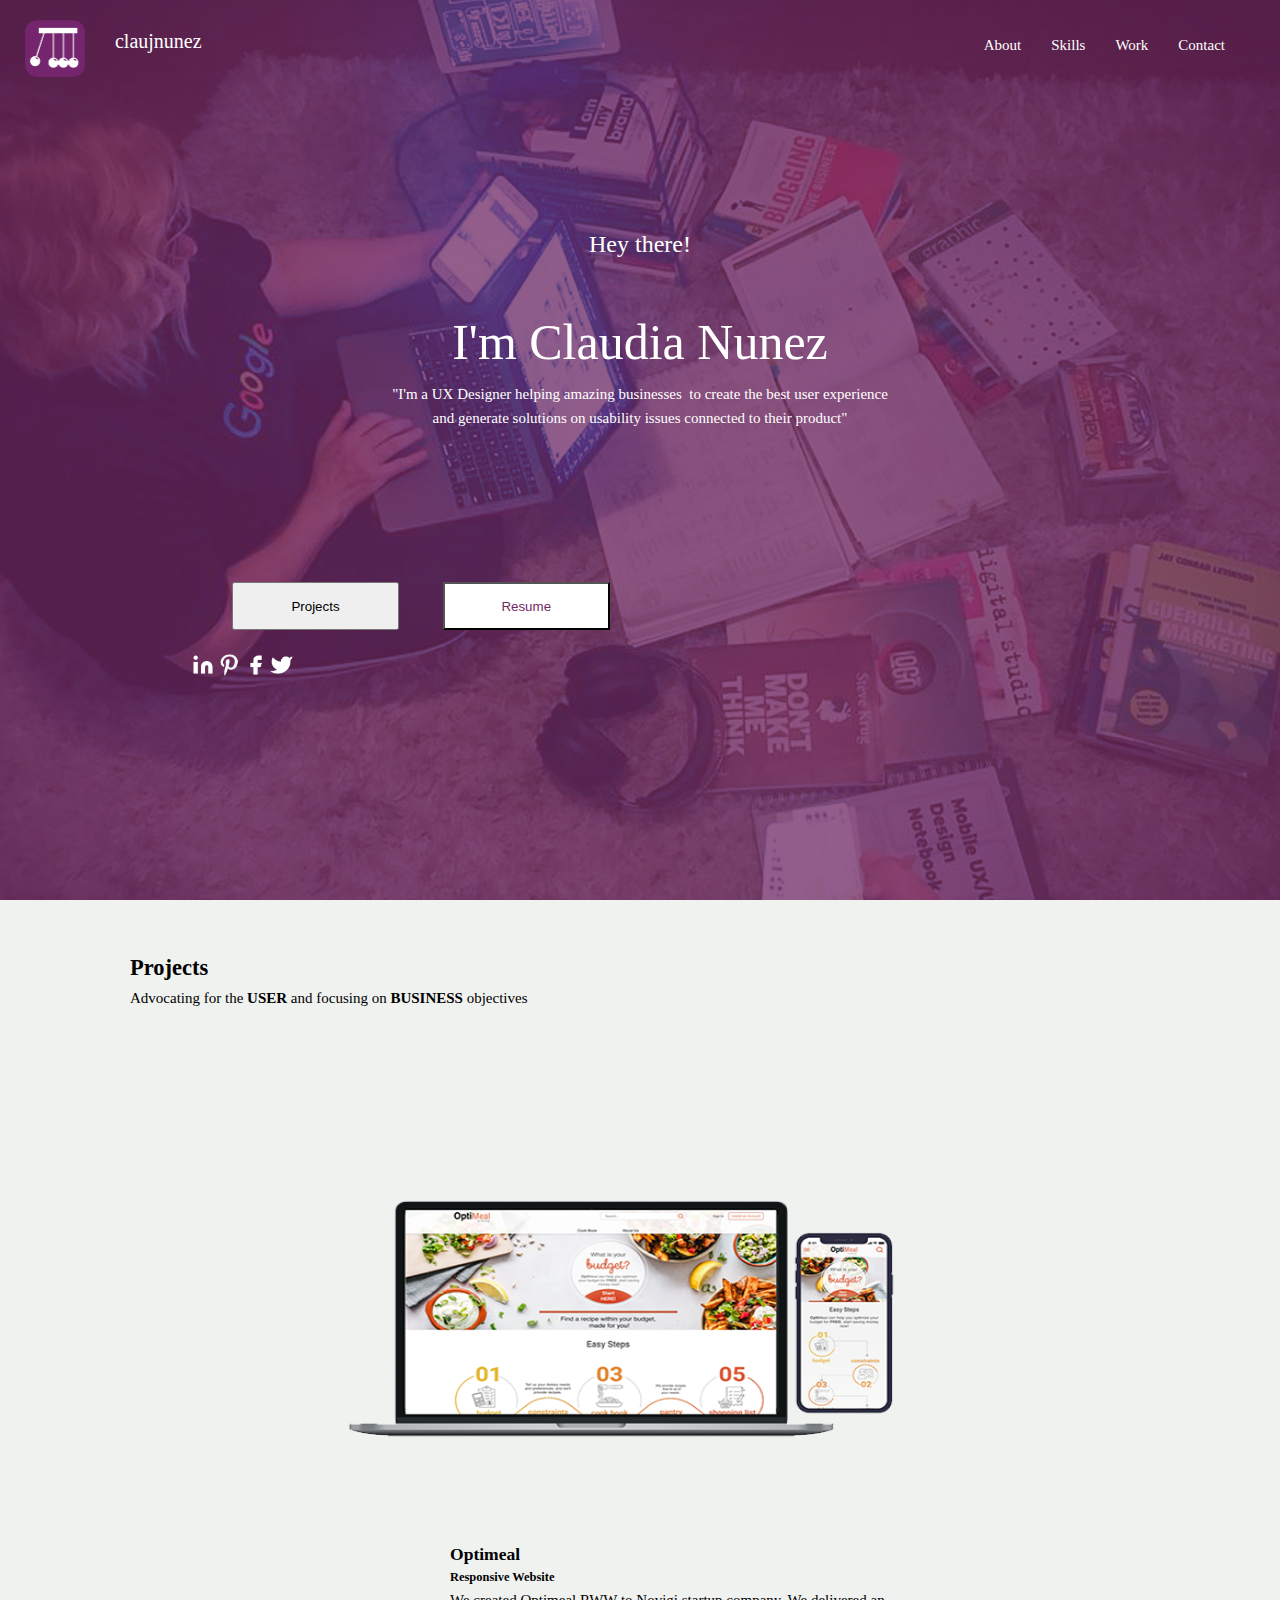
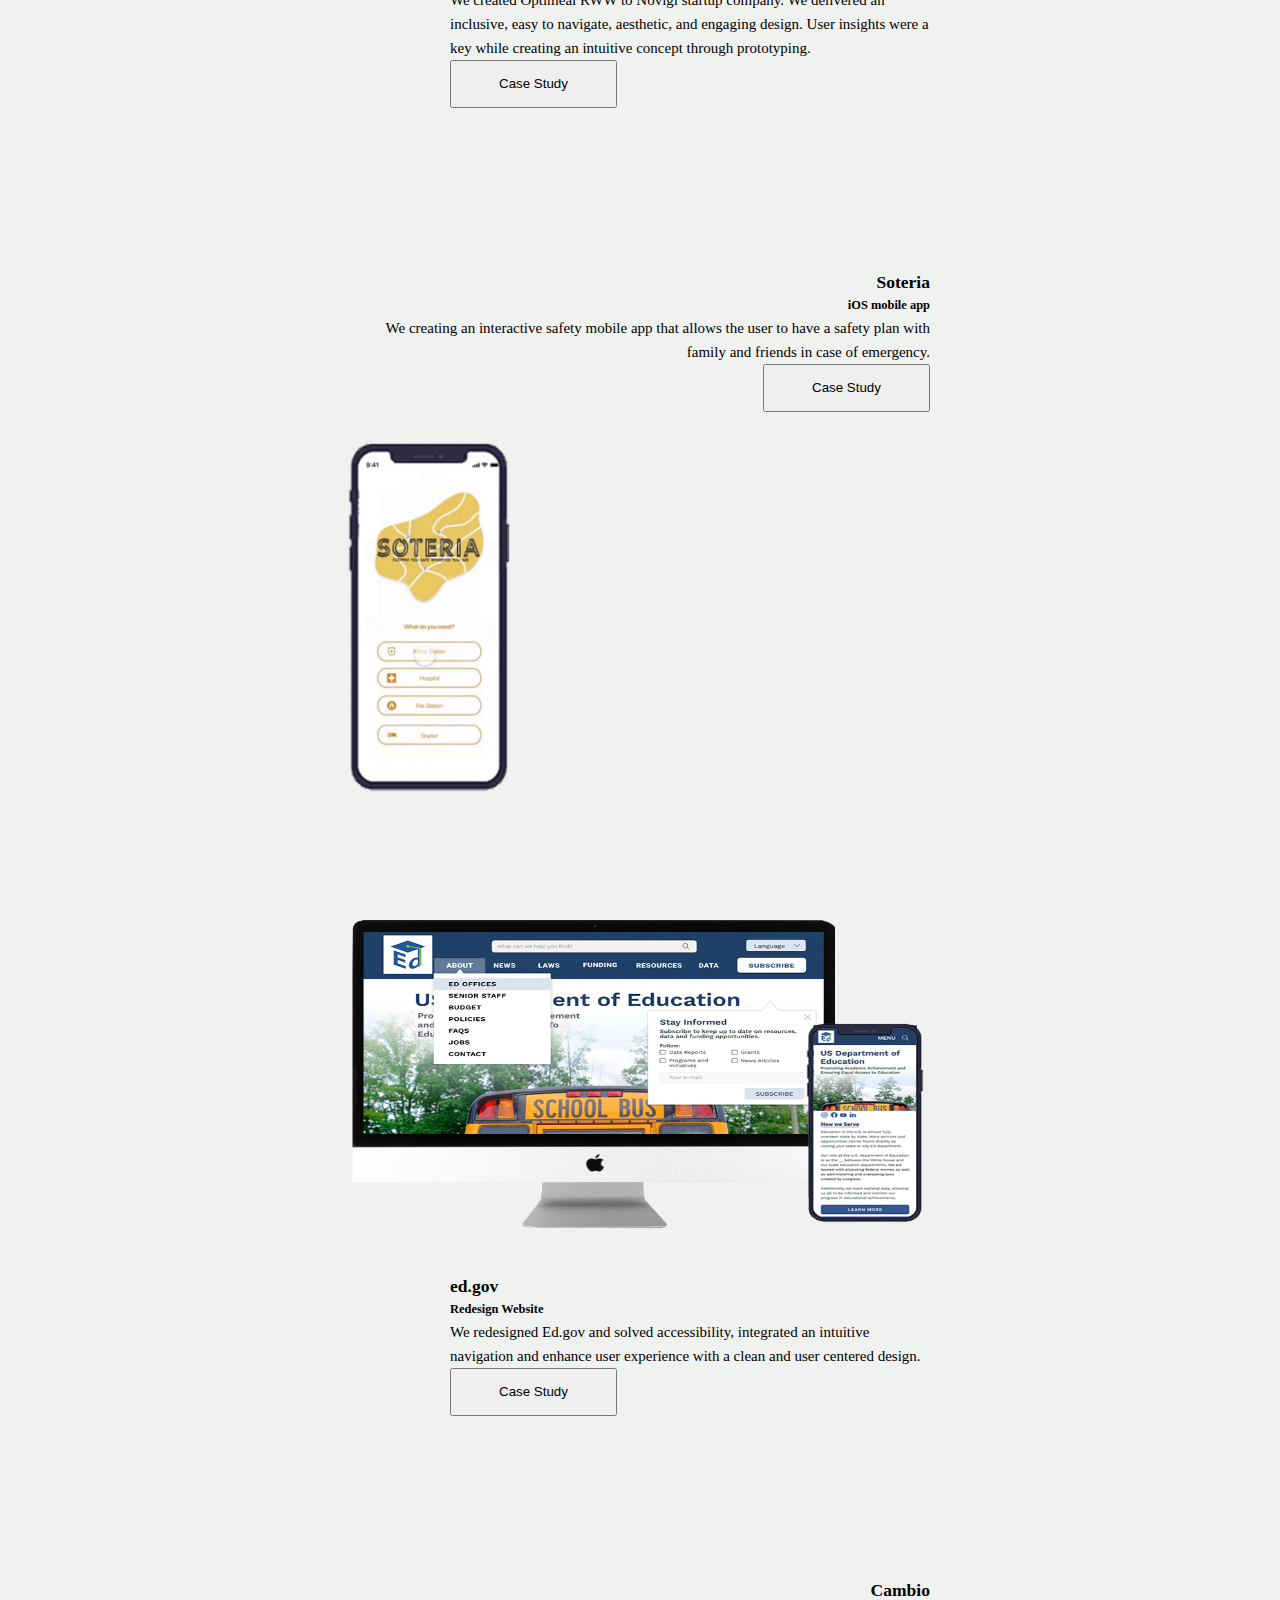
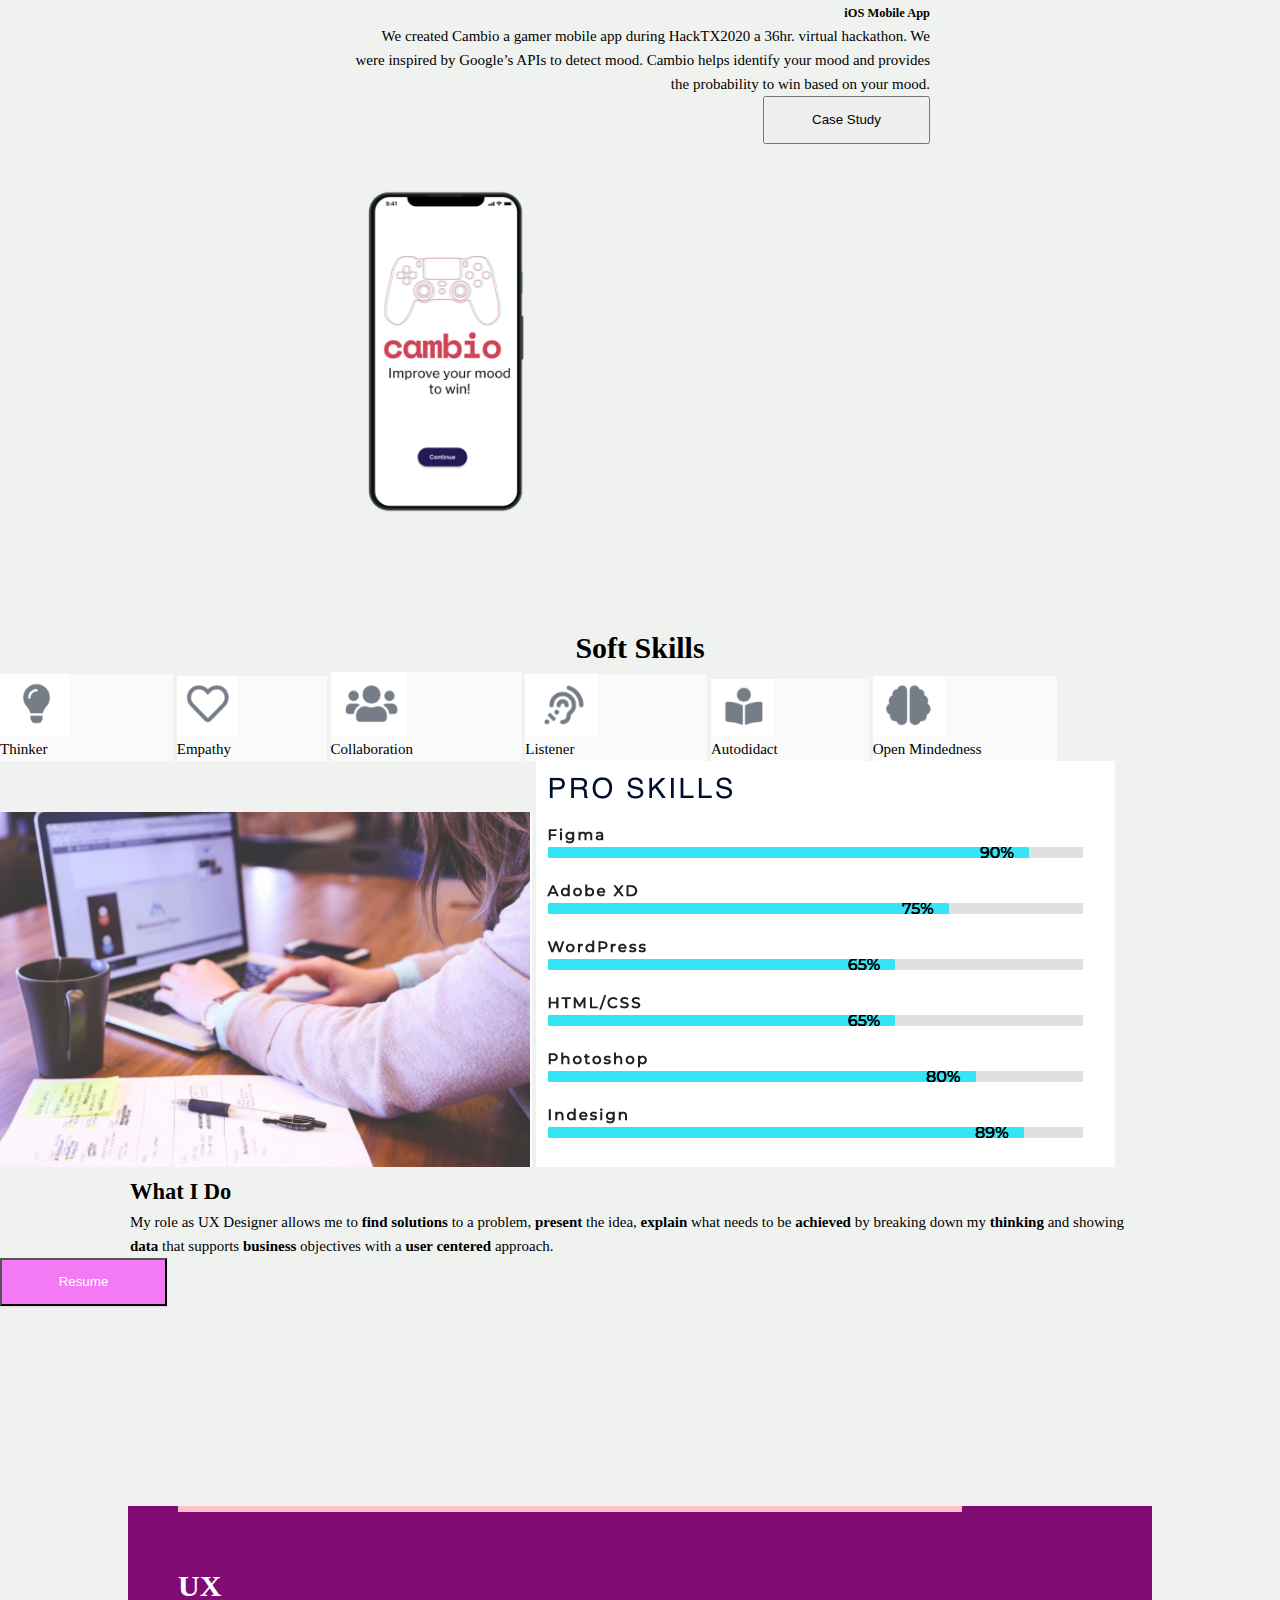
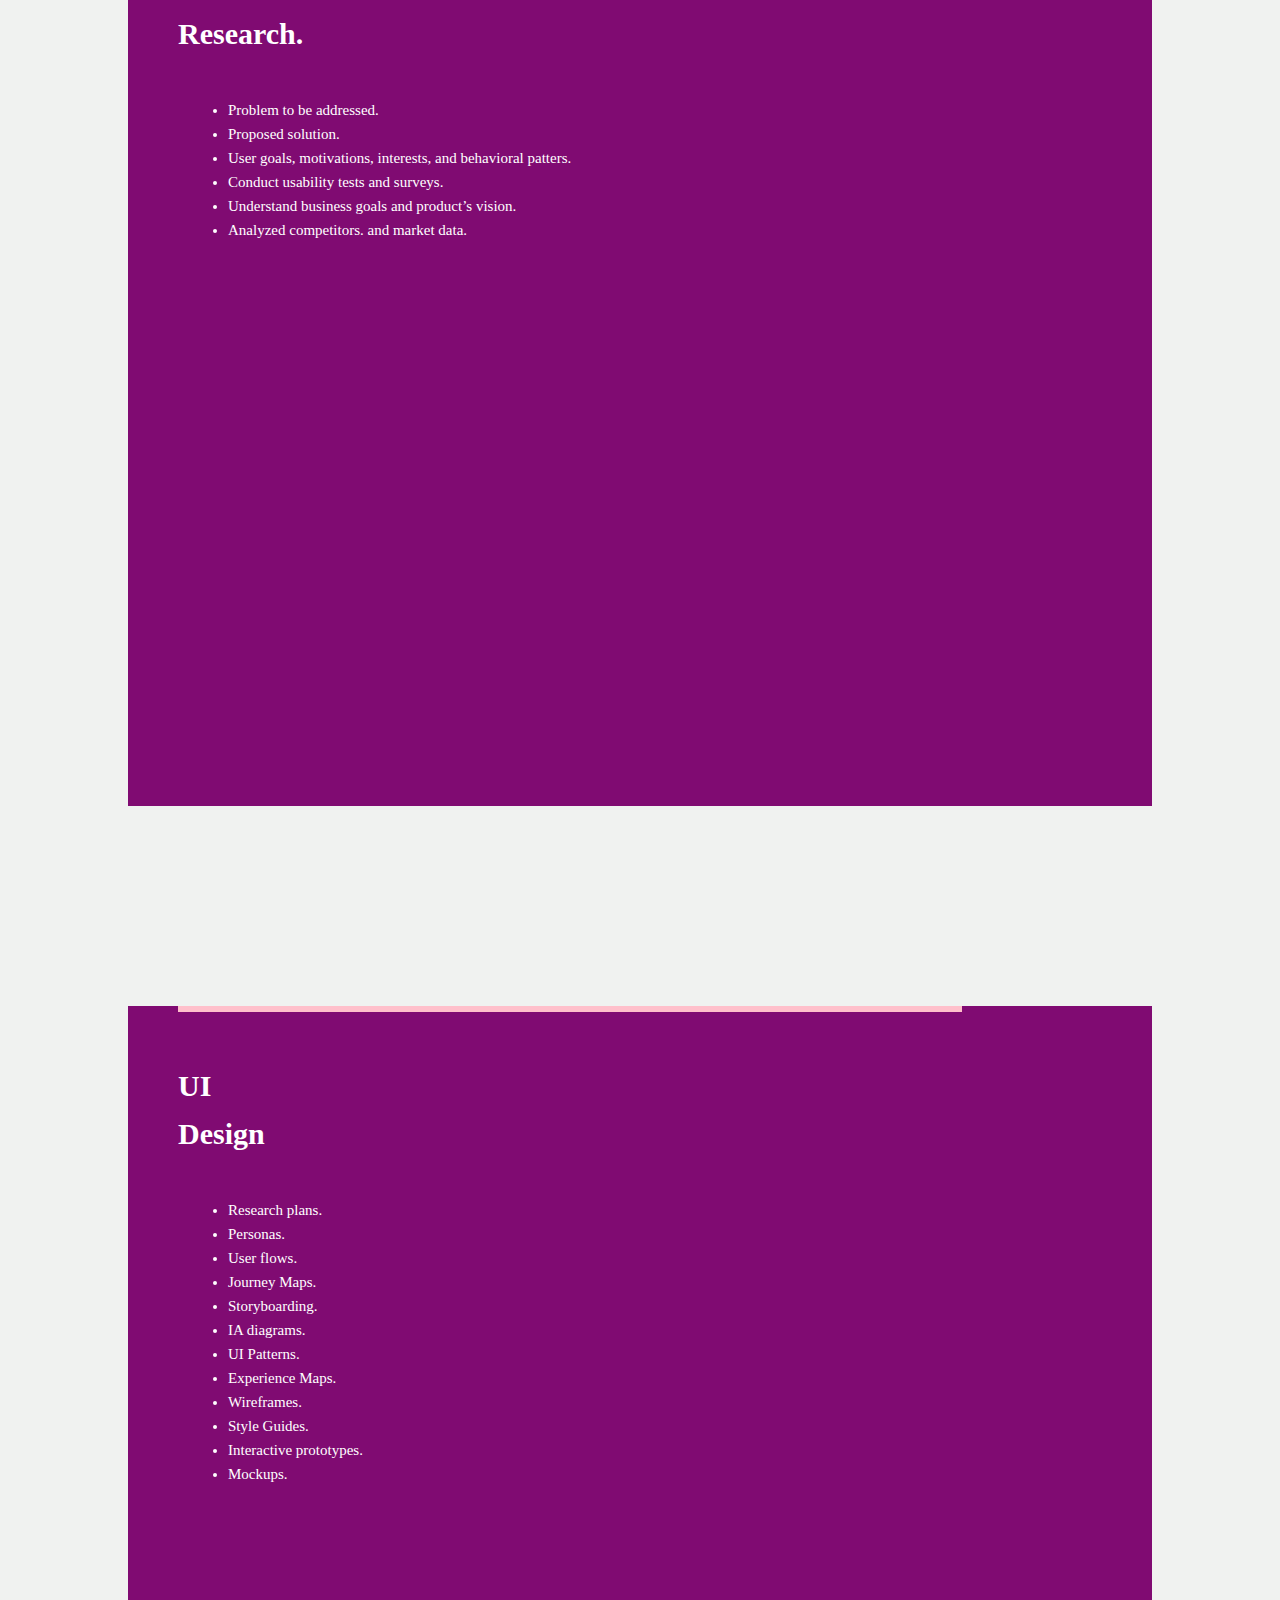
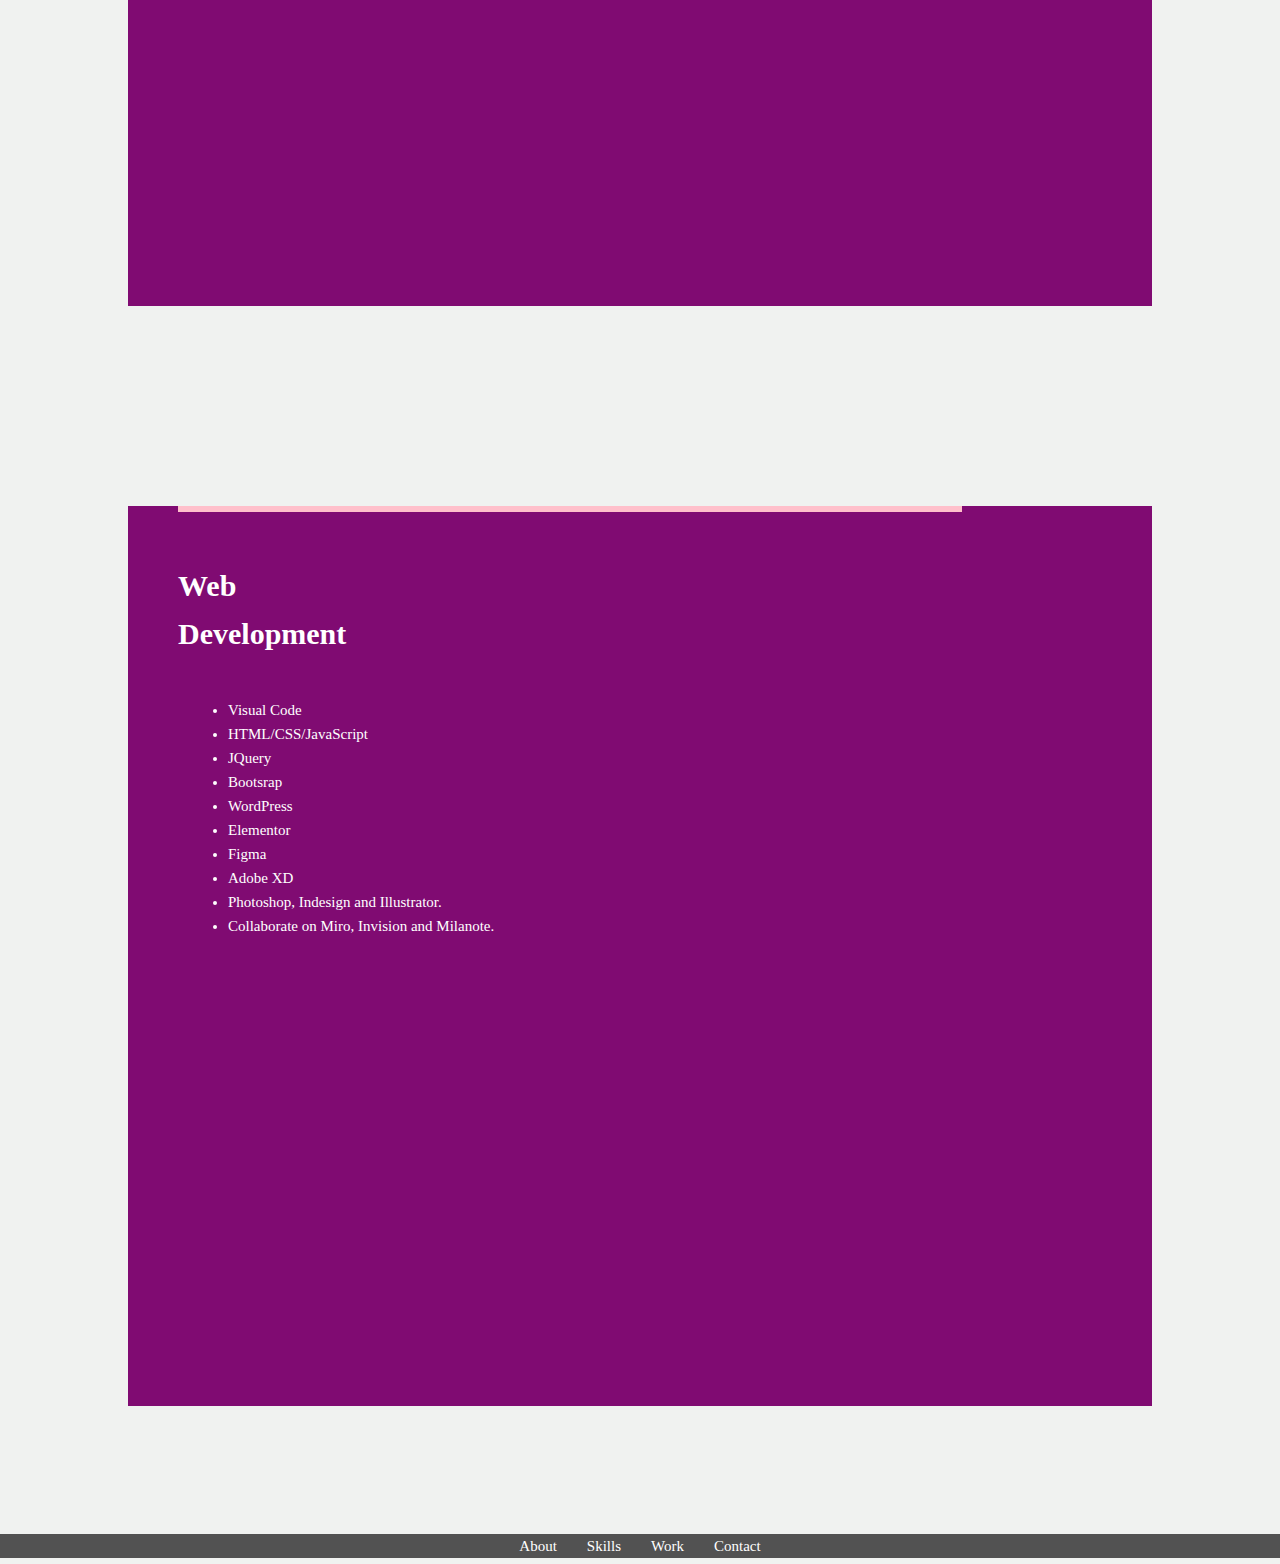
==== index.html @ b7bdf5ec "main- Finish with top section mobile" ====
<html>

<head>
    <meta charset="UTF-8">
    <meta name="viewport" content="width=device-width,initial-scale=1,maximum-scale=1,user-scalable=no">
    <meta http-equiv="X-UA-Compatible" content="IE=edge,chrome=1">
    <meta name="HandheldFriendly" content="true">
    <title>claujnunez</title>
    <link rel="stylesheet" href="https://cdn.jsdelivr.net/npm/bootstrap@4.5.3/dist/css/bootstrap.min.css" integrity="sha384-TX8t27EcRE3e/ihU7zmQxVncDAy5uIKz4rEkgIXeMed4M0jlfIDPvg6uqKI2xXr2" crossorigin="anonymous">
    <link rel="stylesheet" type="text/css" href="./css/styles.css" />

</head>

<body>
<article class="sectionMain">
    <div class="logo-mobile">
        <img class="logo-img" src="Images/Logo_Newton.png" width= "50px" height="50px" ALT="align box" ALIGN=CENTER>
        <a class="name">claujnunez</a>
    </div>
       <div class="navbar">
           
            <div class="container flex">
                <nav>  
                    <ul>   
                        <li><a href="#"> About</a></li>
                        <li><a href="#">Skills</a></li>
                        <li><a href="#">Work</a></li>
                        <li><a href="#">Contact</a></li>                 
                    </ul>
                </nav>
           </div>
        </div> 
    
    <div class="bgImage"></div>
     
    
        <div class="content">
            <a class="smallHead">Hey there!<br><br></a>
            <a class="nameTitle">I'm Claudia Nunez</a>
            <p class="description">
                "I'm a UX Designer helping amazing businesses  to create the best user experience and generate solutions on usability issues connected to their product"
            </p>
        </div>
    
            <!-- <button>Download Resume</button> -->
           <div class="buttonsWrapper">
                <div class="container my-3">
    
                    <div class="col-md-12 text-center">
                        <button type="button" class="btn btn-outline-secondary btn-outline-light">Projects</button>
                        <button type="button" class="btn btn-primary btn-outline-light">Resume</button>
                    </div>
                 
                </div>

                <div class="container my-3">
                    <div class="socialDiv"> 
                        <div class="col-md-12 text-center"> 
                            <ul>
                                <a><img src="./Images/Linkedin white.png" class="iconsSocial"></a>
                                <a><img src="./Images/Pinterest white.png" class="iconsSocial"></a>
                                <a><img src="./Images/Facebook white.png" class="iconsSocial"></a>
                                <a><img src="./Images/Tweeter white.png" class="iconsSocial"></a>
                            </ul>
                        </div>
                    </div> 
                </div>
            </div>


         <!-- Section 2 starts here  -->
            <div class="container my-3">
                <div class="projectsSec"> 
                    <div class="col-md-12 text-center"> 
                        <h2>Projects</h2>
                        <p>Advocating for the <strong>USER</strong> and focusing on <strong>BUSINESS</strong>  objectives</p>
                    </div>
                </div> 
            </div>

            <div class="container-fluid">
                <div class="card mb-5" style="max-width: 50%;">
                    <div class="row no-gutters">
                      <div class="col-md-6">
                        <img src="./Images/OptiMealscreens.png" class="card-imgOdd" alt="...">
                      </div>
                      <div class="col-md-6">
                        <div class="shadow card-body Odd">
                          <h3 class="card-title">Optimeal</h3>
                          <h5 class="card-title">Responsive Website</h5>
                          <p class="card-text">We created Optimeal RWW to Novigi startup company. We delivered an inclusive, easy to navigate, aesthetic, and engaging design. User insights were a key while creating an intuitive concept through prototyping.</p>
                            <div class="col-md-12 text-left">
                                <button type="button" class="btn btn-outline-secondary">Case Study</button>
                            </div>
                        </div>
                      </div>
                    </div>
                  </div>
            </div>

            <div class="container-fluid">
                <div class="card mb-5" style="max-width: 50%;">
                    <div class="row no-gutters">
                        <div class="col-md-8">
                            <div class="shadow card-body">
                              <h3 class="card-title">Soteria</h3>
                              <h5 class="card-title">iOS mobile app</h5>
                              <p class="card-text">We creating an interactive safety mobile app that allows the user to have a safety plan with family and friends in case of emergency.</p>
                              <div class="col-md-12 text-right">
                                <button type="button" class="btn btn-outline-secondary">Case Study</button>
                            </div>
                            </div>
                          </div>    
                      <div class="col-md-4">
                        <img src="./Images/SatoriaScreen.png" class="card-img" alt="...">
                      </div>
                    </div>
                </div>
            </div>

            <div class="container-fluid">
                <div class="card mb-5" style="max-width: 50%;">
                    <div class="row no-gutters">
                      <div class="col-md-6">
                        <img src="./Images/EdgovMobileDesktop.png" class="card-imgOdd" alt="...">
                      </div>
                      <div class="col-md-6">
                        <div class="shadow card-body Odd">
                          <h3 class="card-title">ed.gov</h3>
                          <h5 class="card-title">Redesign Website</h5>
                          <p class="card-text">We redesigned Ed.gov and solved accessibility, integrated an intuitive navigation and enhance user experience with a clean and user centered design.</p>
                          <div class="col-md-12 text-left">
                            <button type="button" class="btn btn-outline-secondary">Case Study</button>
                        </div>
                        </div>
                      </div>
                    </div>
                  </div>
            </div>

            <div class="container-fluid">
                <div class="card mb-3" style="max-width: 50%;">
                    <div class="row no-gutters">
                        <div class="col-md-8">
                            <div class="shadow card-body">
                              <h3 class="card-title">Cambio</h3>
                              <h5 class="card-title">iOS Mobile App</h5>
                              <p class="card-text">We created Cambio a gamer mobile app during HackTX2020 a 36hr. virtual hackathon. We were inspired by Google’s APIs to detect mood. Cambio helps identify your mood and provides the probability to win based on your mood.</p>
                              <div class="col-md-12 text-right">
                                <button type="button" class="btn btn-outline-secondary">Case Study</button>
                            </div>
                            </div>
                          </div>    
                      <div class="col-md-4">
                        <img src="./Images/CabmioIOSApp.png" class="card-img" alt="...">
                      </div>
                    </div>
                </div>
            </div>

    <!-- Section 3 starts here -->
    <section class="softSkills">
        <div class="container-fluid">
            <h1>Soft Skills</h1>

            <div class="grid grid-6 text-center my-2">
                <div class="imgIcon">
                    <img src="./Images/Thinker.png" alt="" class="skillIcons">
                    <figcaption>Thinker</figcaption>
                </div>
                <div class="imgIcon">
                    <img src="./Images/Empathy.png" alt="" class="skillIcons">
                    <figcaption>Empathy</figcaption>
                </div>
                <div class="imgIcon">
                    <img src="./Images/Collaboration.png" alt="" class="skillIcons">
                    <figcaption>Collaboration</figcaption>
                </div>
                <div class="imgIcon">
                    <img src="./Images/Listener.png" alt="" class="skillIcons">
                    <figcaption>Listener</figcaption>
                </div>
                <div class="imgIcon">
                    <img src="./Images/Autodidact.png" alt="" class="skillIcons">
                    <figcaption>Autodidact</figcaption>
                </div>
                <div class="imgIcon">
                    <img src="./Images/Open Mindedness.png" alt="" class="skillIcons">
                    <figcaption>Open Mindedness</figcaption>
                </div>
            </div>

            <div class="grid text-center my-4">
                <img src="./Images/laptopHands.png" alt="" class="proSkills">
                <img src="./Images/proSkills.png" alt="" class="proSkills">
            </div>

            <div class="container my-3">
                <div class="whatIdoSec"> 
                    <div class="col-md-12 text-center"> 
                        <h2>What I Do</h2>
                        <p>My role as <strion>UX Designer</strion> allows me to <strong>find solutions</strong> to a problem, <strong> present</strong> the idea, <strong> explain</strong> what needs to be <strong> achieved</strong> by breaking down my <strong> thinking </strong> and showing <strong> data </strong> that supports <strong> business </strong> objectives with a <strong> user centered </strong> approach.</p>
                    </div>
                </div> 
            </div>

            <div class="resumeBtn my-3">
    
                <div class="col-md-12 text-center">
                    <button type="button" class="btn btn-primary2">Resume</button>
                </div>
             
            </div>

    <!--  Cards Deck Bootstrap  -->
            <div class="container-fluid">

                <div class="card-deck">

                    <div class="card">
                        <div class="card-body2">
                            <hr class="line">
                            <h1 class="card-title bottomTitle">UX<br> Research.</h1>
                                <ul class="newList">
                                    <li> Problem to be addressed.</li>
                                    <li> Proposed solution.</li>
                                    <li> User goals, motivations, interests, and behavioral patters. </li>
                                    <li> Conduct usability tests and surveys. </li>
                                    <li> Understand business goals and product’s vision. </li>
                                    <li> Analyzed competitors. and market data.</li>
                                </ul>
                        </div>
                    </div>

                    <div class="card">
                        <div class="card-body2">
                            <hr class="line">
                            <h1 class="card-title bottomTitle">UI<br>
                                Design</h1>
                                <ul class="newList">
                                    <li> Research plans.</li>
                                    <li> Personas. </li>
                                    <li> User flows. </li>
                                    <li> Journey Maps.</li>
                                    <li> Storyboarding.</li>
                                    <li> IA diagrams.</li>
                                    <li> UI Patterns.</li>
                                    <li> Experience Maps.</li>
                                    <li> Wireframes.</li>
                                    <li> Style Guides.</li>
                                    <li> Interactive prototypes.</li>
                                    <li> Mockups.</li>
                                </ul>
                        </div>
                    </div>

                    <div class="card">
                        <div class="card-body2">
                            <hr class="line">
                            <h1 class="card-title bottomTitle">Web<br> Development</h1>
                                <ul class="newList">
                                    <li>Visual Code</li>
                                    <li>HTML/CSS/JavaScript</li>
                                    <li>JQuery</li>
                                    <li>Bootsrap</li>
                                    <li>WordPress</li>
                                    <li>Elementor</li>
                                    <li>Figma </li>
                                    <li>Adobe XD</li>
                                    <li>Photoshop, Indesign and Illustrator.</li>
                                    <li>Collaborate on Miro, Invision and Milanote.</li>
                                </ul>
                        </div>
                    </div>



            </div>



        </div>
    </section>        
    






        <footer class="page-footer">
            <nav> 
            <ul>
                <li><a>About</a></li>
                <li><a>Skills</a></li>
                <li><a>Work</a></li>
                <li><a>Contact</a></li>
            
            </ul>
            </nav>
        </footer>
</article>

   <script src= "main.js"></script>
</body>
</html>
---- css/styles.css ----
* {
    height: auto;
    margin: 0;
    padding: 0;
    box-sizing: border-box;
  }
html {
    width: 100%;
    height: auto;
    margin: 0;
    padding: 0;
    font-family: montserrat-light;
}

body{
    background-color: #f0f2f0;
    height:auto;
    width:100%;
    margin: 0px;
    padding: 0px;
    font-size: 15px;
    line-height: 1.6;
}

ul {
    list-style-type: none;
    list-style-position:inside;
}
li {
    list-style-position: inside;
}

a {
    text-decoration: none;
}
h1 {
    text-align: center;
}
/* img {
    width: 100%;
} */

.bgImage {
    background-image: url("../Images/claujnunez_hero_backgroundimg.png");
    height: 100%;
    background-position: center;
    background-repeat: no-repeat;
    background-size: cover;
}
/* .navHeader {
    float: right;
    color: white;
} */

/* Navigation */
.navbar {
    float: right;
    overflow: hidden;
    height: 90px;
}

.navbar ul {
    display: flex;
}

.navbar a {
    color: #fff;
    padding: 10px;
    margin: 0 5px;
}

.navbar a:hover {
    border-bottom: 2px #fff solid;    
}

.navbar .flex {
    justify-content: space-between;
}
.container {
    max-width: 1100px;
    margin: 0 auto;
    overflow: auto;
    padding: 0 40px;
}

.flex {
    display: flex;
    justify-content: center;
    align-items: center;
    height: 100%;
}

.navheader > li{
    margin-right: 0;
    margin: 10px 50px 0px 0px;
    color: #fff;
}

.logo-img{
    position: relative;
    width: auto;
    max-width: 90px;
    margin: 10px 15px 15px 10px;
    padding: 10px 15px;
    box-shadow: #525252;
    float: left;
}

a:hover {
    background-color: #ddd;
    color: black;
    text-decoration: none;
  }

.smallHead {
    color: #fff;
    font-size: x-large;
    display: flex;
    justify-content: center;
}

.nameTitle {
    color: #fff;
    font-size: 50px;
    display: flex;
    justify-content: center;
}

.description {
    text-align: center;
    color: #fff;
}


.name {
    font-size: 20px;
    color: #fff;
    float: left;
    padding: 25px 0;
}

.inline-block {
    text-align: center;
    background-color: rgb(163, 163, 124);
}

.ul {
    width: 50%;
    margin-left: auto;
}

.content {
    position: absolute;
    left: 20%;
    right: 20%;
    top: 25%;
    width: 500px;
    margin: 0 auto;
}

.buttonsWrapper {
    position: absolute;
    left: 15%;  
    right: 15%;
    bottom: 30%;
     
 }
 
.btn-primary {
     width: 167px;
     height: 48px;
     background-color: #fff;
     color: #722963
 }
 
 .btn-primary:hover {
    background-color: #91618e;
 }
 
 .btn-outline-secondary {
     width: 167px;
     height: 48px;
 }
 
 .btn-outline-secondary:hover {
     background-color: #722963;
 }
 
 .btn-outline-light {
     margin-right: 40px;
 }
 
 .socialDiv {
     position: absolute;
     top: 150%;
     left: 0%;
     right: 0%;
     color: white;
     width: 100%;
 }
 
.iconsSocial {
     /* margin-right: 20px; */
     width: 2.5%;
 }

/* Prejects Sections */
.projectsSec {
    margin-top: 50px;
    margin-bottom: 150px;
}

.float-container {
    border: 3px solid #fff;
    padding: 20px;
    height: 50%;
}

.float-child {
    width: 20%;
    float: left;
    padding: 20px;
    border: 2px solid red;
}  

.pictures {
    height: 10%;
}

.card {
    border: none;
    margin: 0 auto; /* Added */
    float: none; /* Added */
    margin-bottom: 100px; /* Added */
}


.card-img {
    /* background-color: greenyellow; */
    background-color: #f0f2f0;
    width: auto;
    max-height: 350px;
    padding-left: 20px;
}

.card-body {
    background-color: #f0f2f0;
    padding: 30 30 30 30;
    /* padding-bottom: 30px; */
    text-align: right;
}

.Odd {
    background-color: #f0f2f0;
    padding: 30 30 30 30;
    margin-left: 100px;
    padding-bottom: 30px;
    text-align: left;
}

.card-imgOdd {
    background-color: #f0f2f0;
    width: 100%;
    max-height: 350px;    
}

.container-fluid, .col-md-8, .col-md-4, .col-md-6 {
    background-color: #f0f2f0;
    
}

.imgIcon {
    display: inline-block;
    justify-content: center;
    flex-direction: column;
    align-items: center;
    background: #fafafa;
}
.skillIcons {
    display: inline-block;
    width: 40%;
}

.btn-primary2 {
    width: 167px;
    height: 48px;
    background-color: #F47AF5;
    color: #fff;
    box-shadow: 0 1px 2px rgba(166, 12, 166, 0.15);
    transition: box-shadow 0.3s ease-in-out;
}

.btn-primary2:hover {
   background-color: #fff;
   box-shadow: 0 5px 15px rgba(166, 12, 166, 0.8);

}

.card-deck {
    margin-left: auto;
    margin-right: auto;
    margin-bottom: 10%;
    margin-top: 10%;
    width: 80%;
    height: auto;
}

.card-body2 {
    color: white;
    height: 100%;
    background-color: #800b72;
    padding: 0 40px 100px 50px;
}

.line {
    margin: 200px 150px 0px 0px;
    border: 3px solid pink;
}

.bottomTitle {
    /* background-color: lime; */
    text-align: left;
    padding: 50px 0 40px 0;
}

.newList {
    padding-left: 50px;
}

.newList li{
    
    list-style-type: disc;
    list-style-position: outside;
}

/* Footer */
.page-footer ul {
    display: flex;
    justify-content: center;

}

.page-footer a {
    padding: 10px;
    margin: 0 5px;
}
 a:hover {
    border-bottom: 2px #fff solid;  
    color: black;  
}

footer {
    position: absolute;
    bottom: auto;
    background-color: #525252;
    width: 100%;
    color: white;
    text-align: center;
    align-items: center;    
}

/* .navfooter a {
    
    position: relative;
    
    color: white;
} */



/* Tablets and under resolutions */
@media(max-width: 760px) {
 
}

/* Mobile resolution */
@media(max-width: 500px) {
   .navbar {
       height: 110px;
       padding: 0 15% 0 15%;
   }

   .navbar .flex {
        display: block;
        
   }

   .navbar ul {     
       padding: 10;
       background-color: rgba(0, 0, 0, .3);
   }

   .logo-mobile {
       float: left;
       overflow: hidden;
       padding: 5% 25% 0 25%;
   }

   .content {
        position: absolute;
        left: 0%;
        right: 0%;
        top: 19%;
        width: 100%;
        margin: 0 auto;
    }

   .smallHead {
       display: inline-block;
       align-content: center;
       text-align: center;
       padding: 30 0 0 43% ;
   }

   .nameTitle {
       font-size: 35px;   
   }

   .description {
       
       width: 100%;
       position: absolute;
       margin: 0%;
       align-content: center;
       text-align: center;
       padding: 5 40;
   }

   .buttonsWrapper {
       position: absolute;
       padding: 0 0 0 40;
       bottom: 30%;
   }

   .bgImage {
       height: 70%;
   }

   .proSkills {
       width: 100%;
   }

}
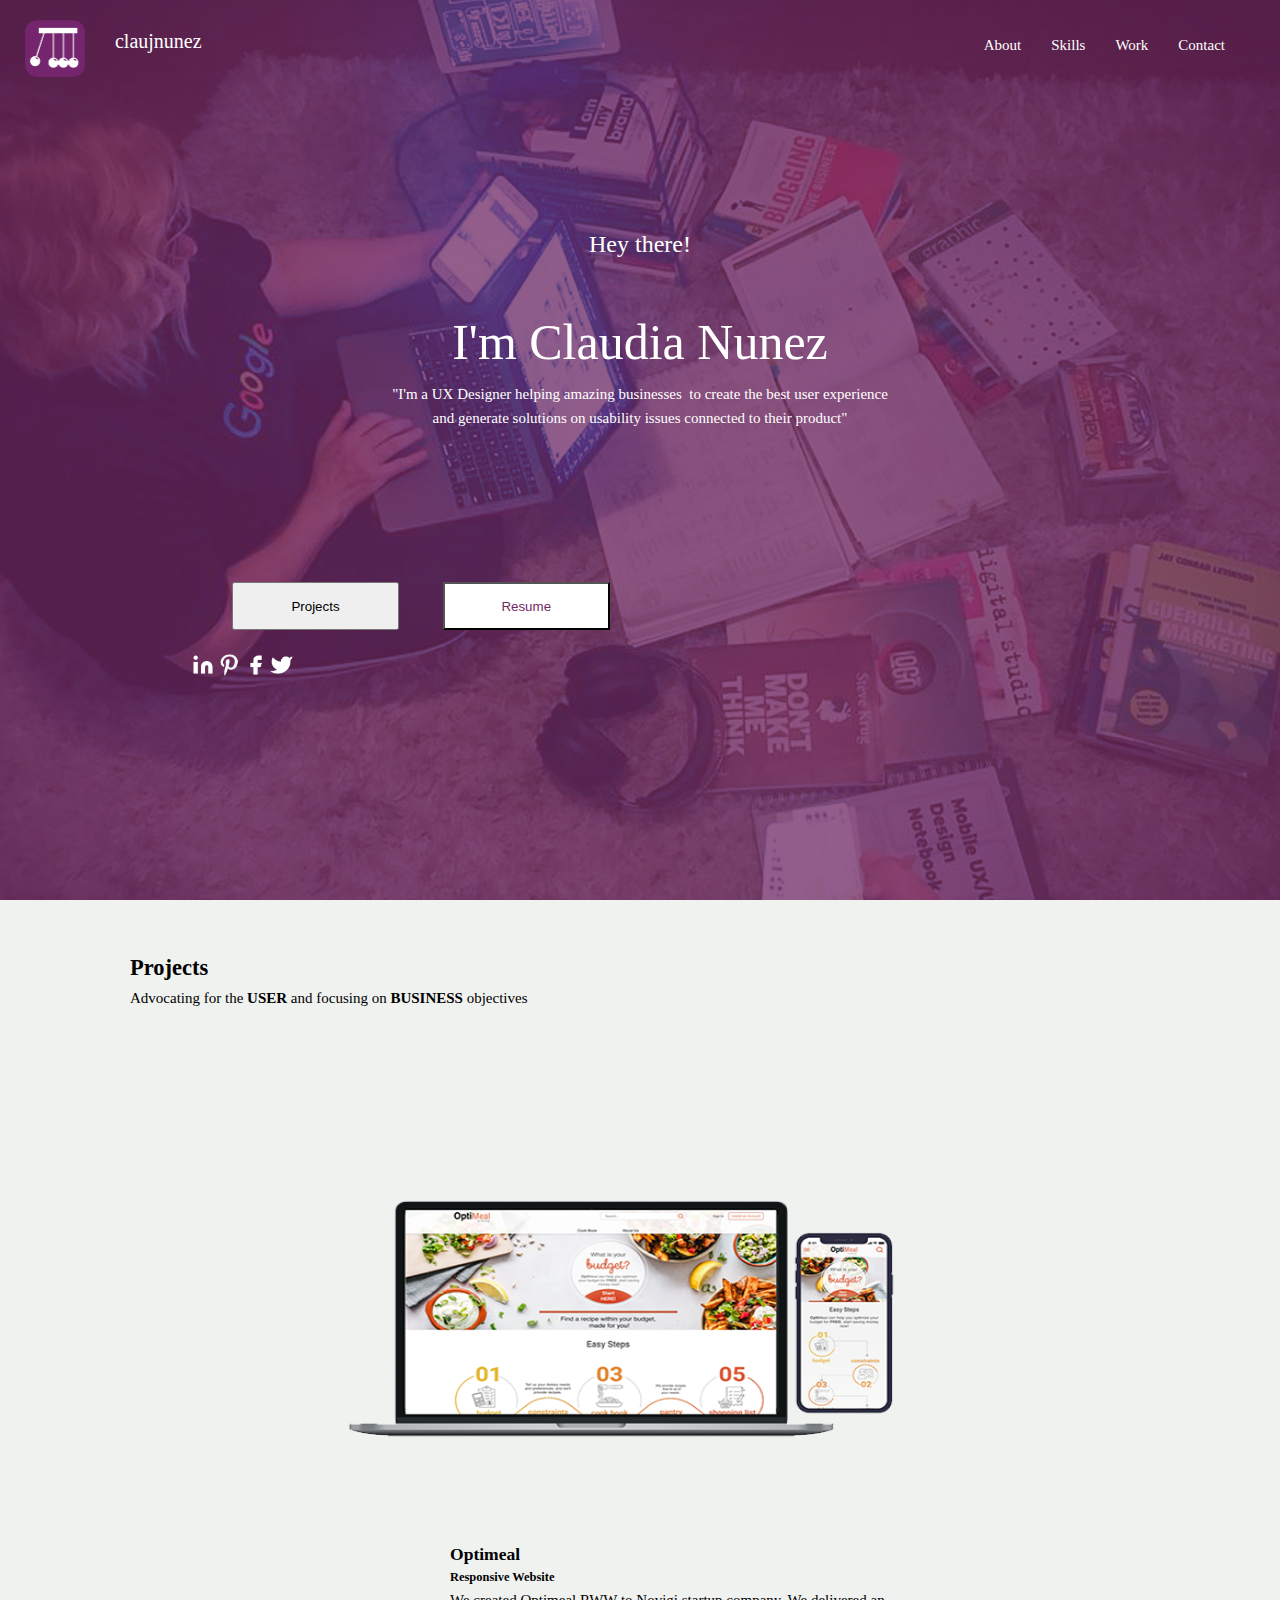
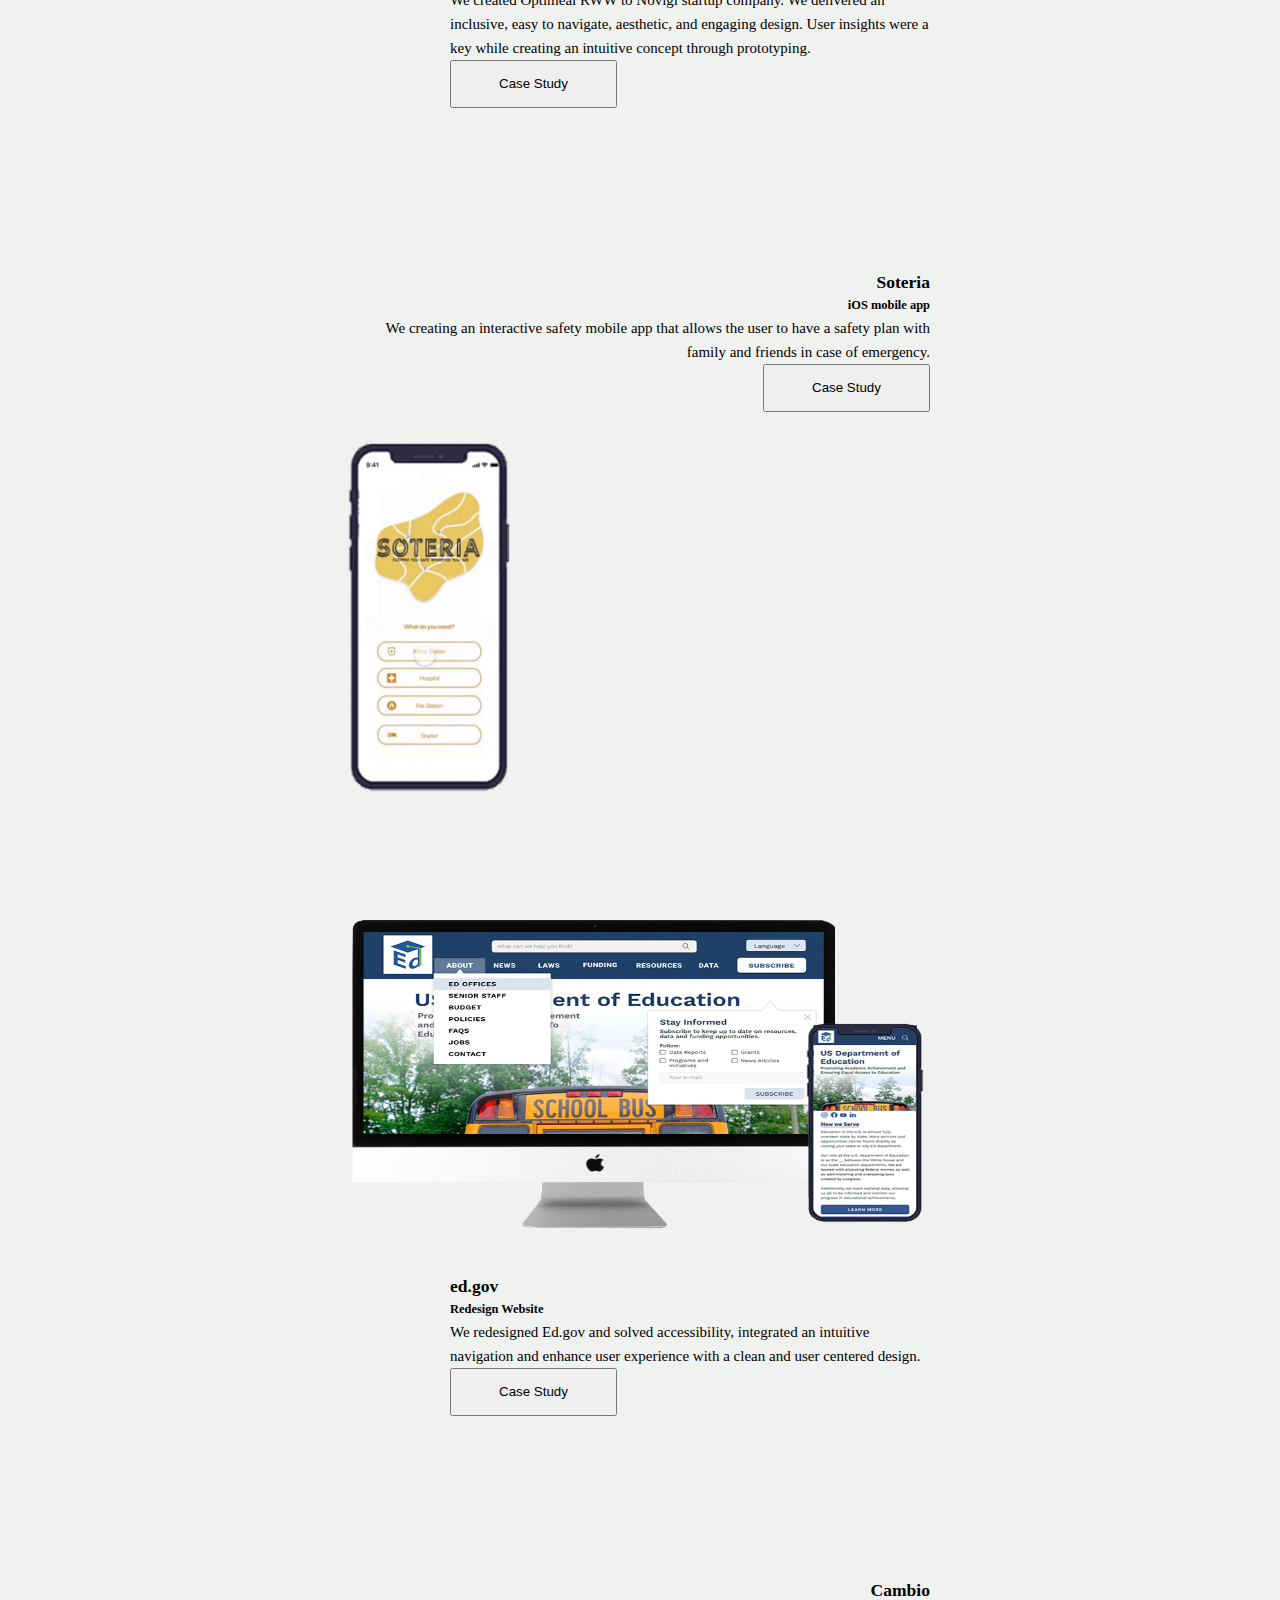
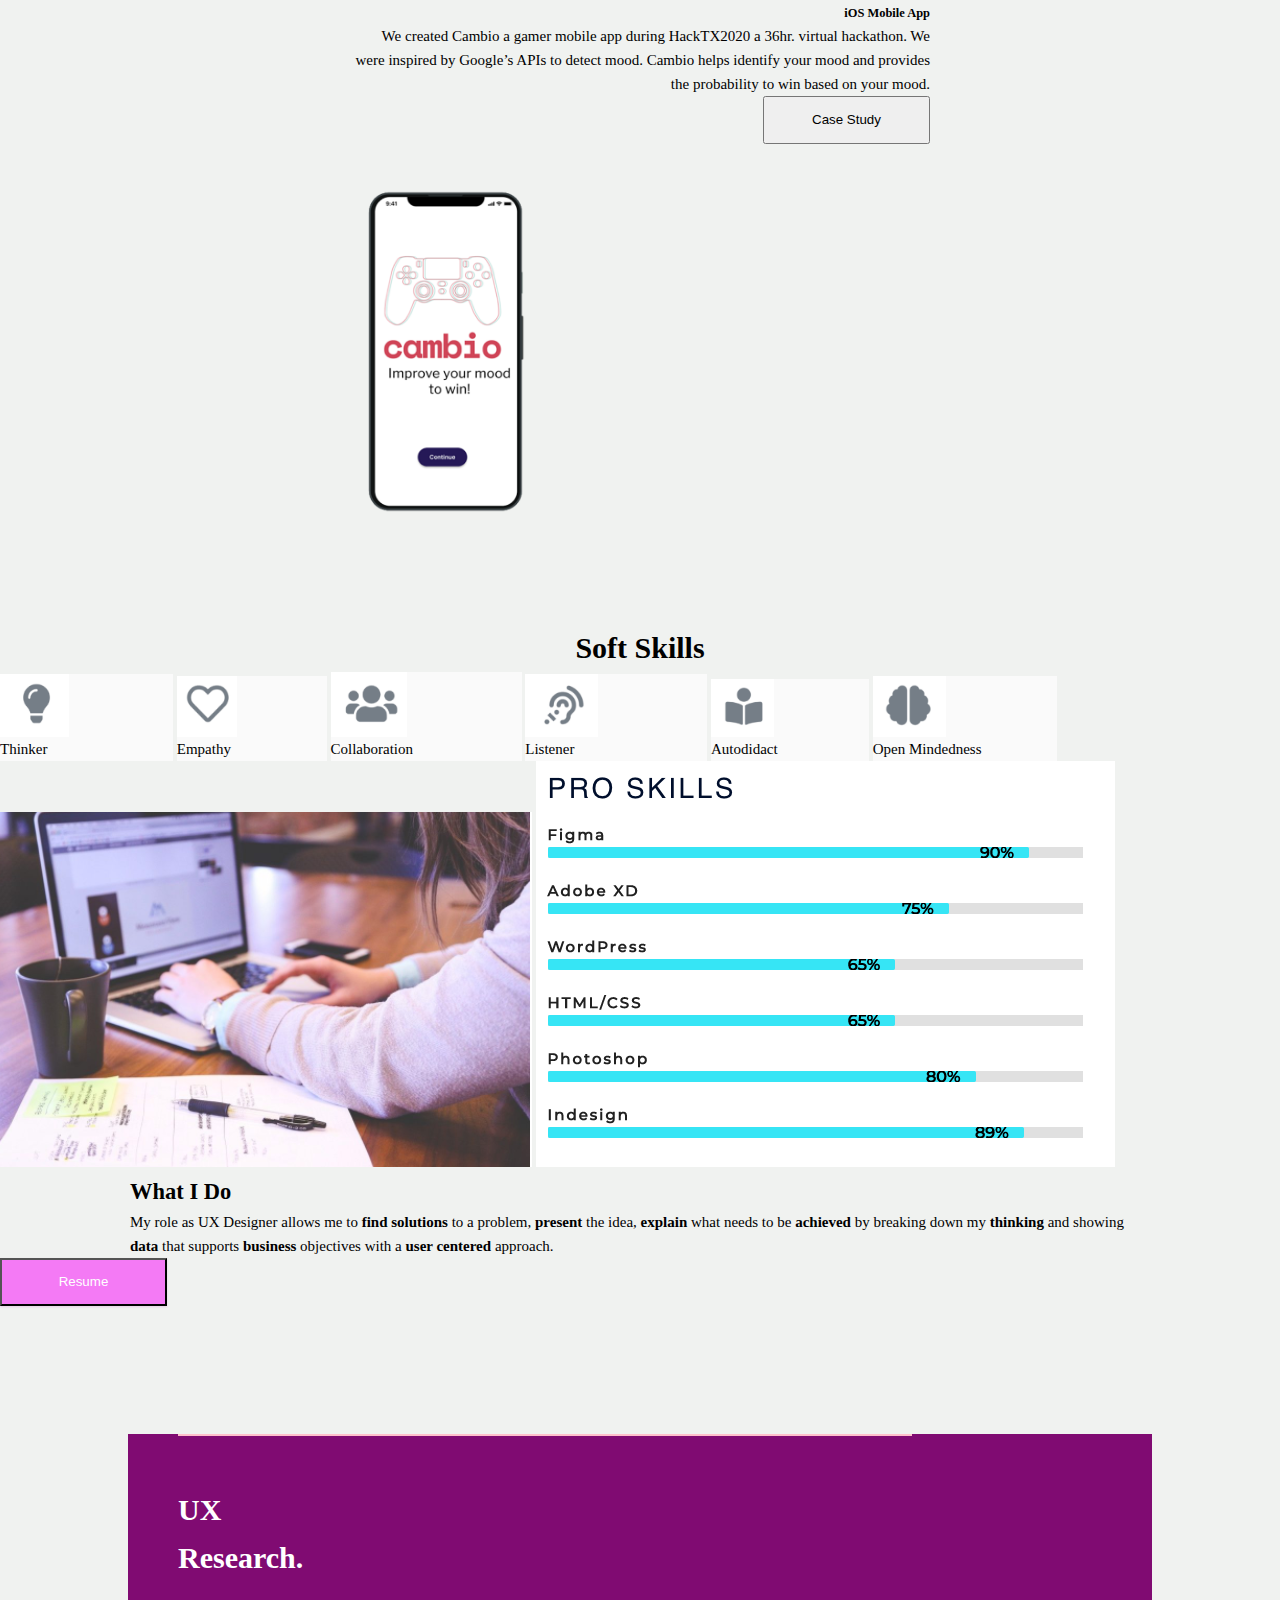
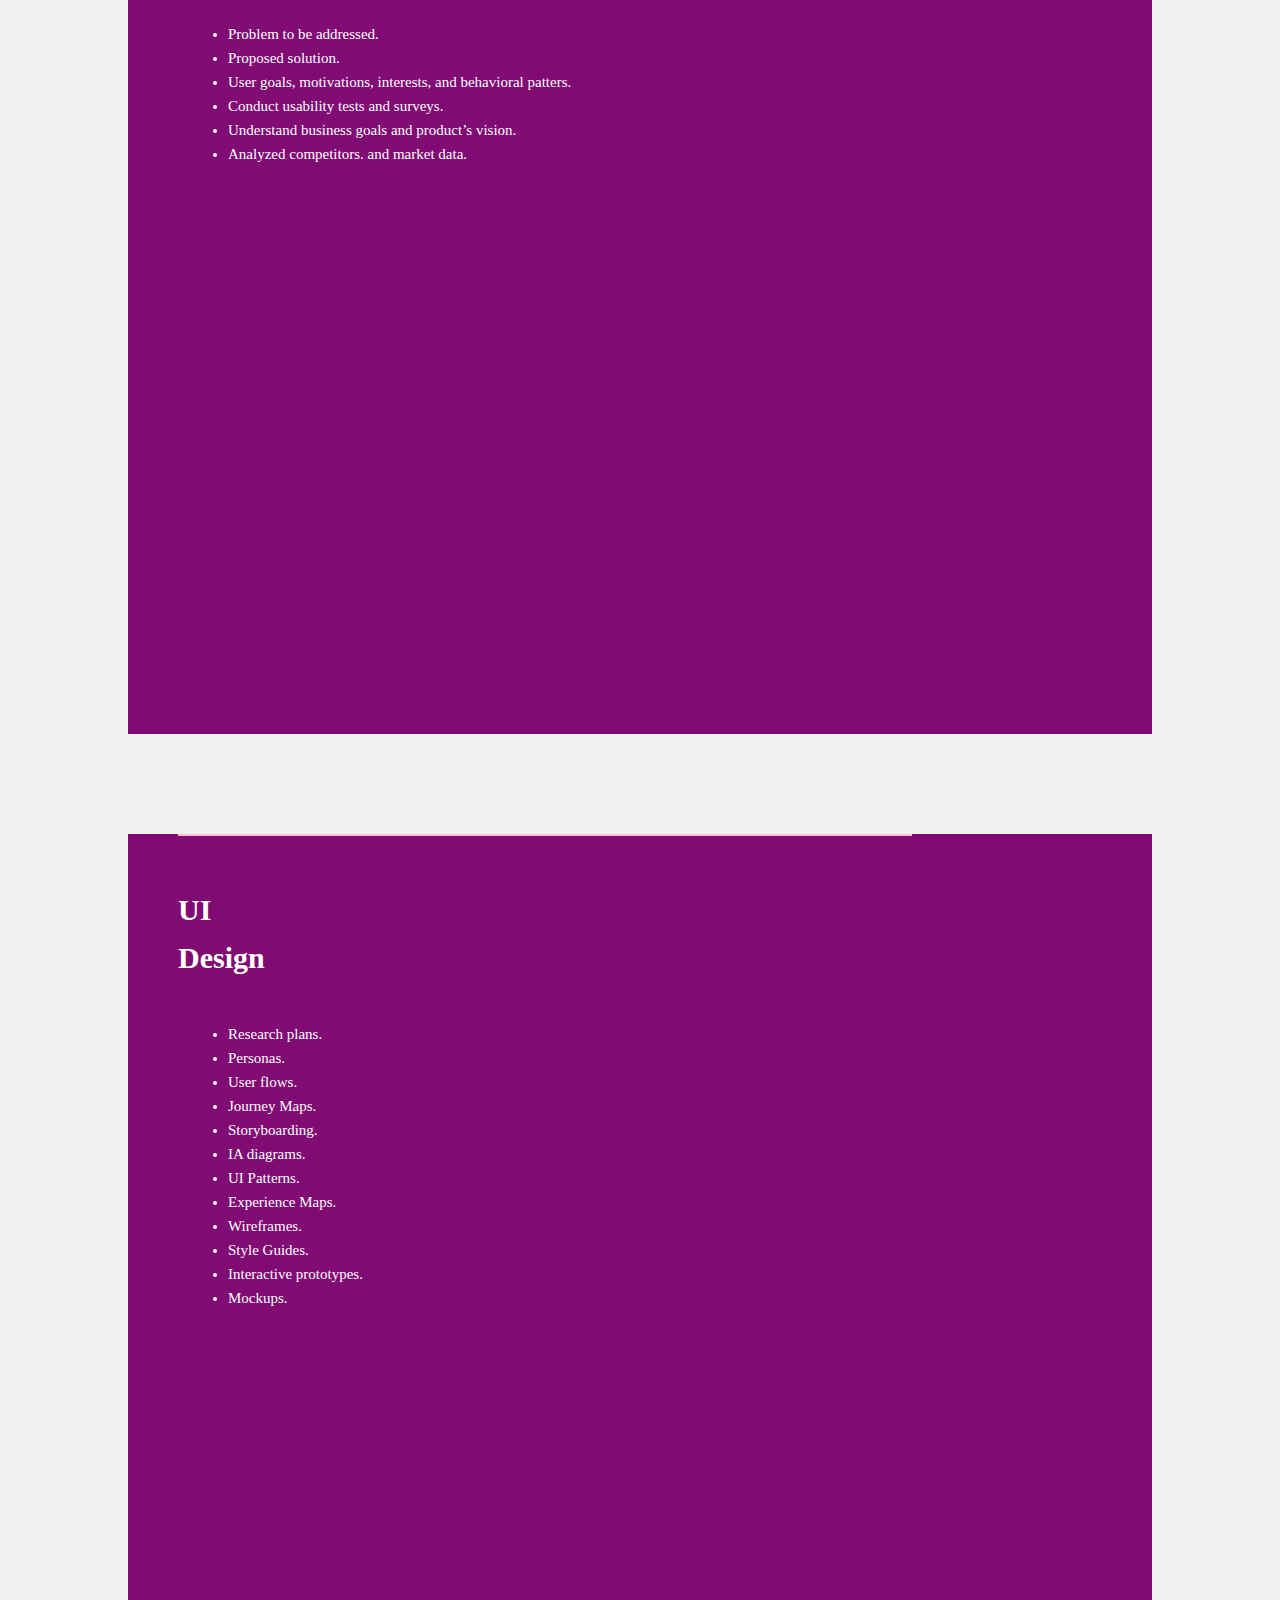
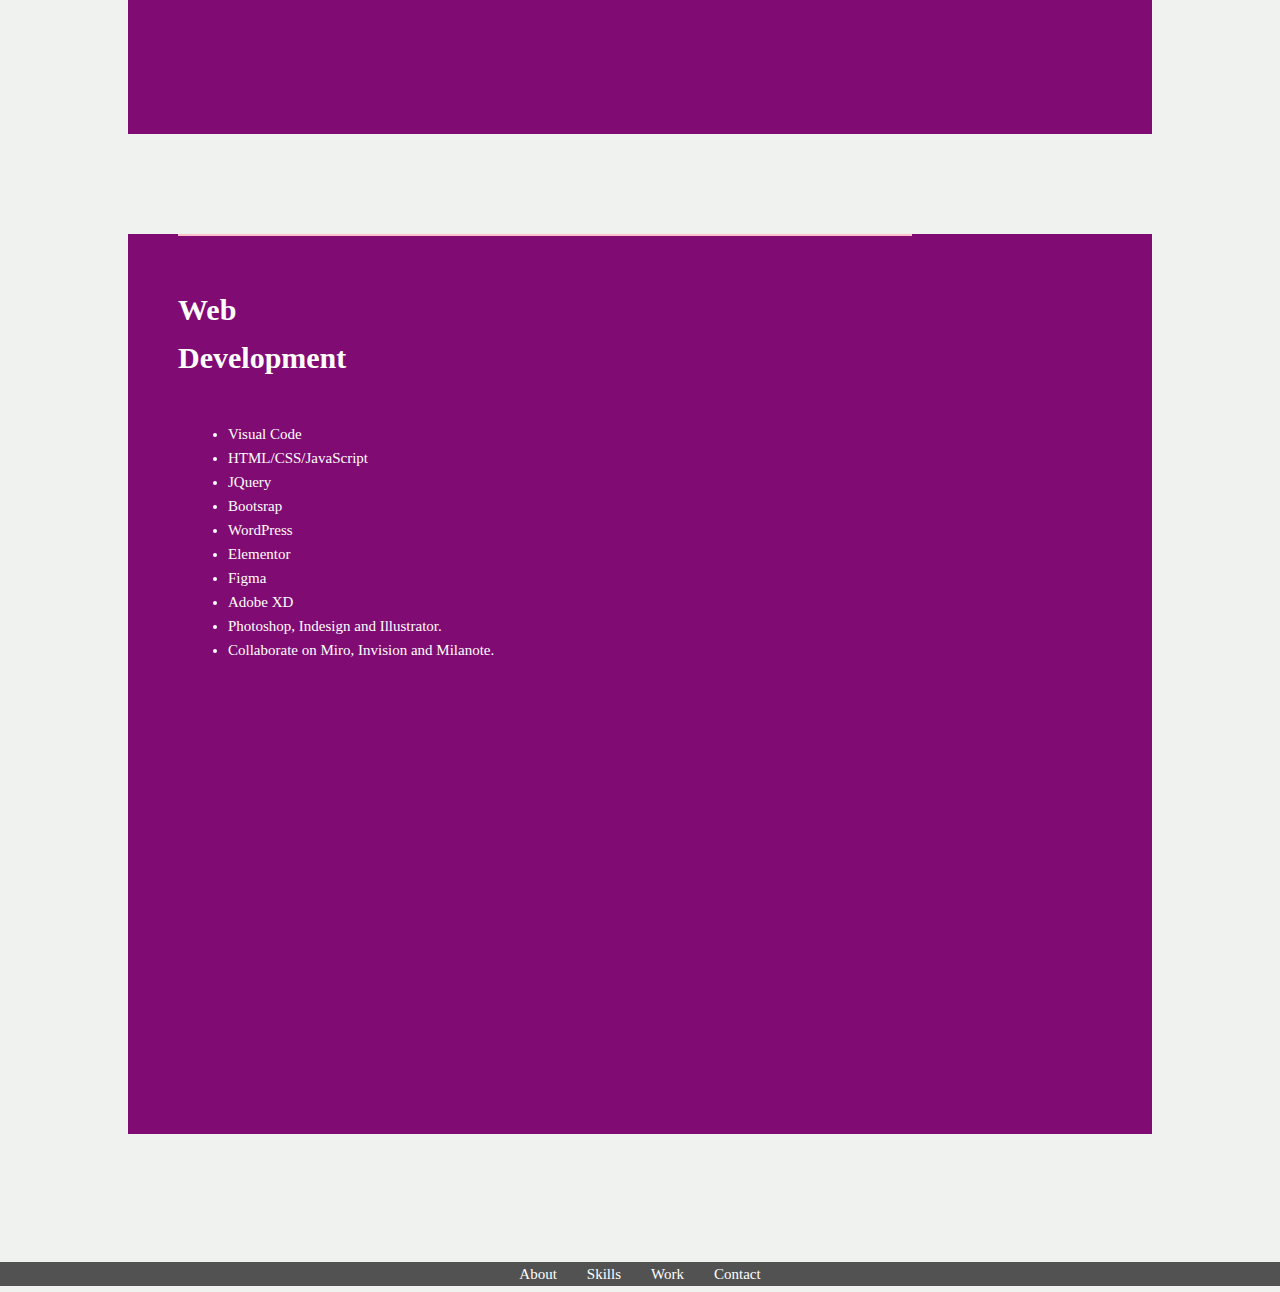
==== commit b5d7b9a3: "main- Mobile @media Done" ====
--- a/index.html
+++ b/index.html
@@ -22,7 +22,7 @@
             <div class="container flex">
                 <nav>  
                     <ul>   
-                        <li><a href="#"> About</a></li>
+                        <li><a href="#">About</a></li>
                         <li><a href="#">Skills</a></li>
                         <li><a href="#">Work</a></li>
                         <li><a href="#">Contact</a></li>                 
@@ -290,13 +290,12 @@
 
         <footer class="page-footer">
             <nav> 
-            <ul>
-                <li><a>About</a></li>
-                <li><a>Skills</a></li>
-                <li><a>Work</a></li>
-                <li><a>Contact</a></li>
-            
-            </ul>
+                <ul>
+                    <li><a>About</a></li>
+                    <li><a>Skills</a></li>
+                    <li><a>Work</a></li>
+                    <li><a>Contact</a></li>
+                </ul>
             </nav>
         </footer>
 </article>
--- a/css/styles.css
+++ b/css/styles.css
@@ -309,12 +309,12 @@
     color: white;
     height: 100%;
     background-color: #800b72;
-    padding: 0 40px 100px 50px;
+    padding: 0 40px 70px 50px;
 }
 
 .line {
-    margin: 200px 150px 0px 0px;
-    border: 3px solid pink;
+    margin: 80px 200px 0px 0px;
+    border: 1px solid pink;
 }
 
 .bottomTitle {
@@ -374,7 +374,22 @@
 }
 
 /* Mobile resolution */
+/*  Top Section Code */
 @media(max-width: 500px) {
+
+    img {
+        width:100%;
+    }
+    .container-fluid {
+        max-width:100%;
+        width: 100%;
+    }
+    .col-md-3{
+        width:100%;
+        float:left;
+        margin:0;
+    }
+
    .navbar {
        height: 110px;
        padding: 0 15% 0 15%;
@@ -417,7 +432,6 @@
    }
 
    .description {
-       
        width: 100%;
        position: absolute;
        margin: 0%;
@@ -440,4 +454,27 @@
        width: 100%;
    }
 
+   /*  Middle Section Code */
+
+   .projectsSec {
+        margin: auto;
+   }
+
+   .card-body {
+    display: block;
+    float: right;
+    width: 100%;
+    /* background-color: red; */
+}
+
+   .card-body.Odd {
+       /* background-color: lime; */
+       display: block;
+       object-position: top;
+   }
+
+  
+
+   
+
 }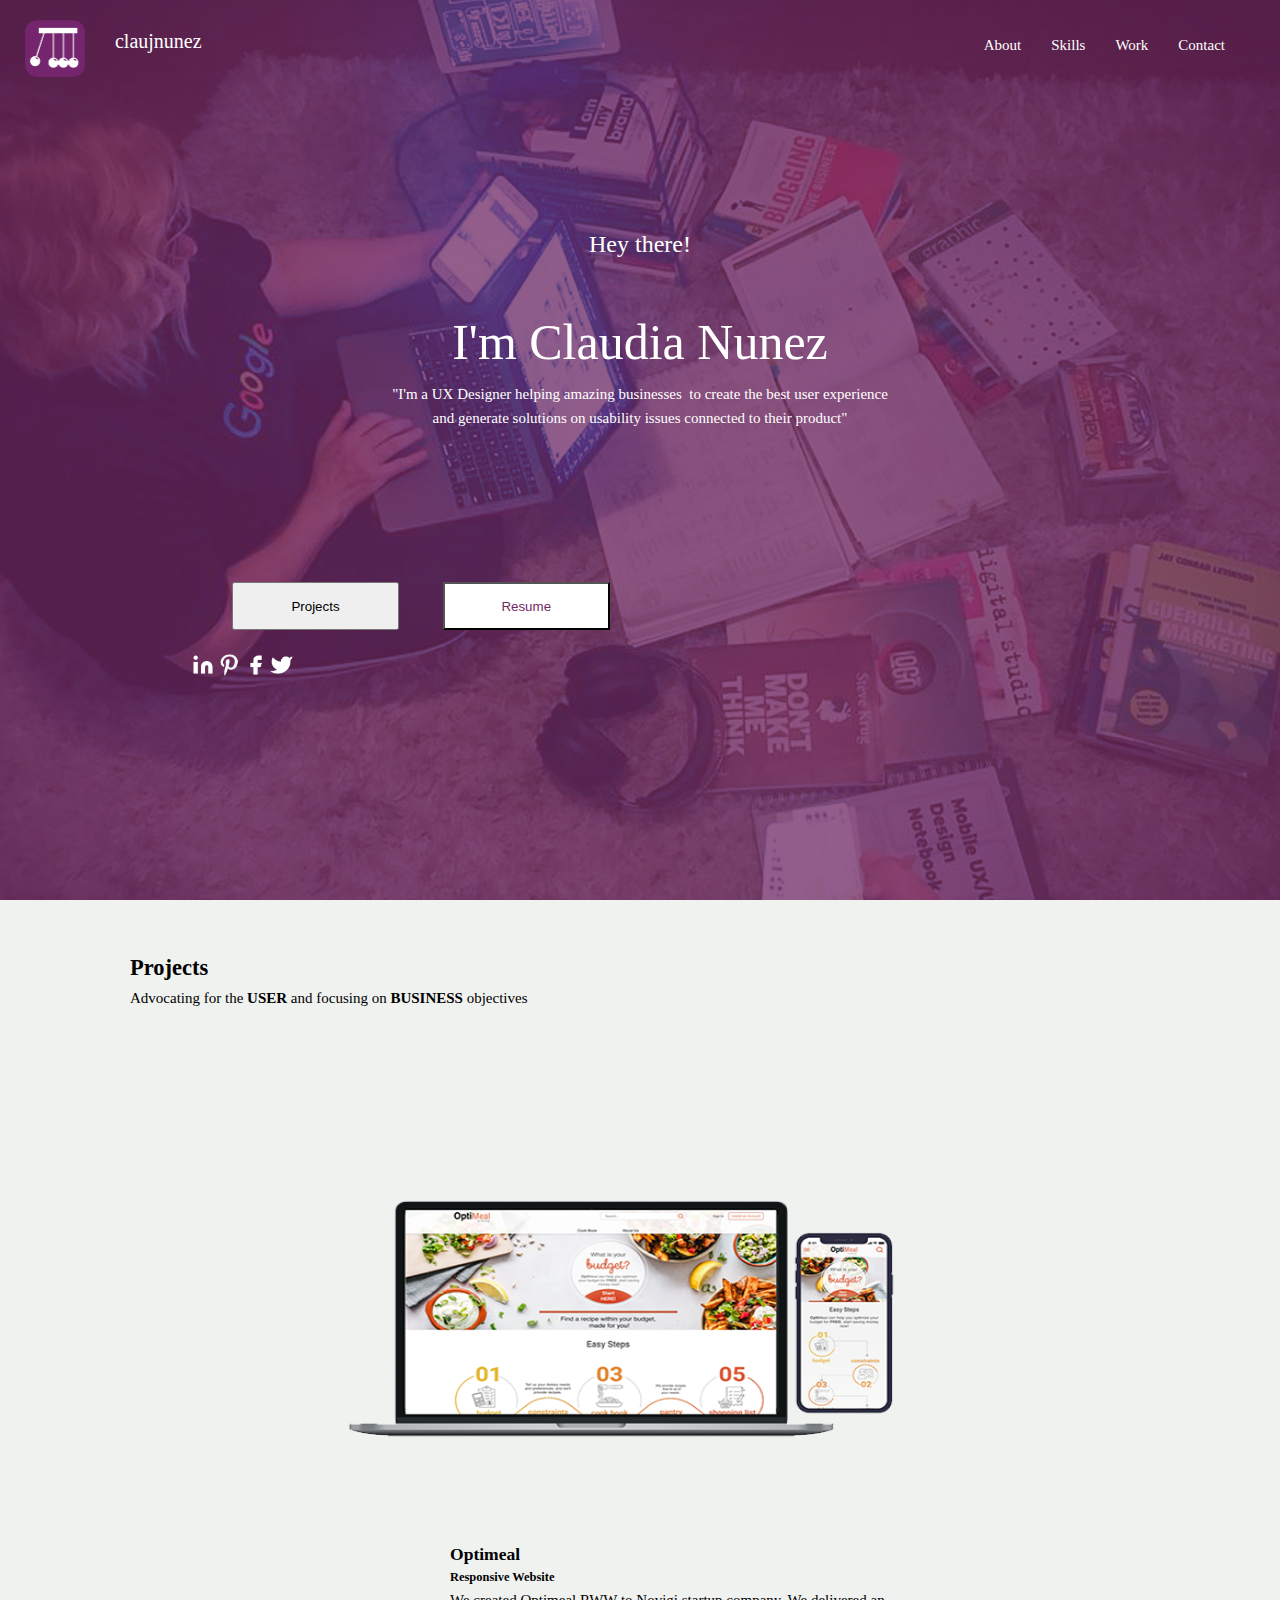
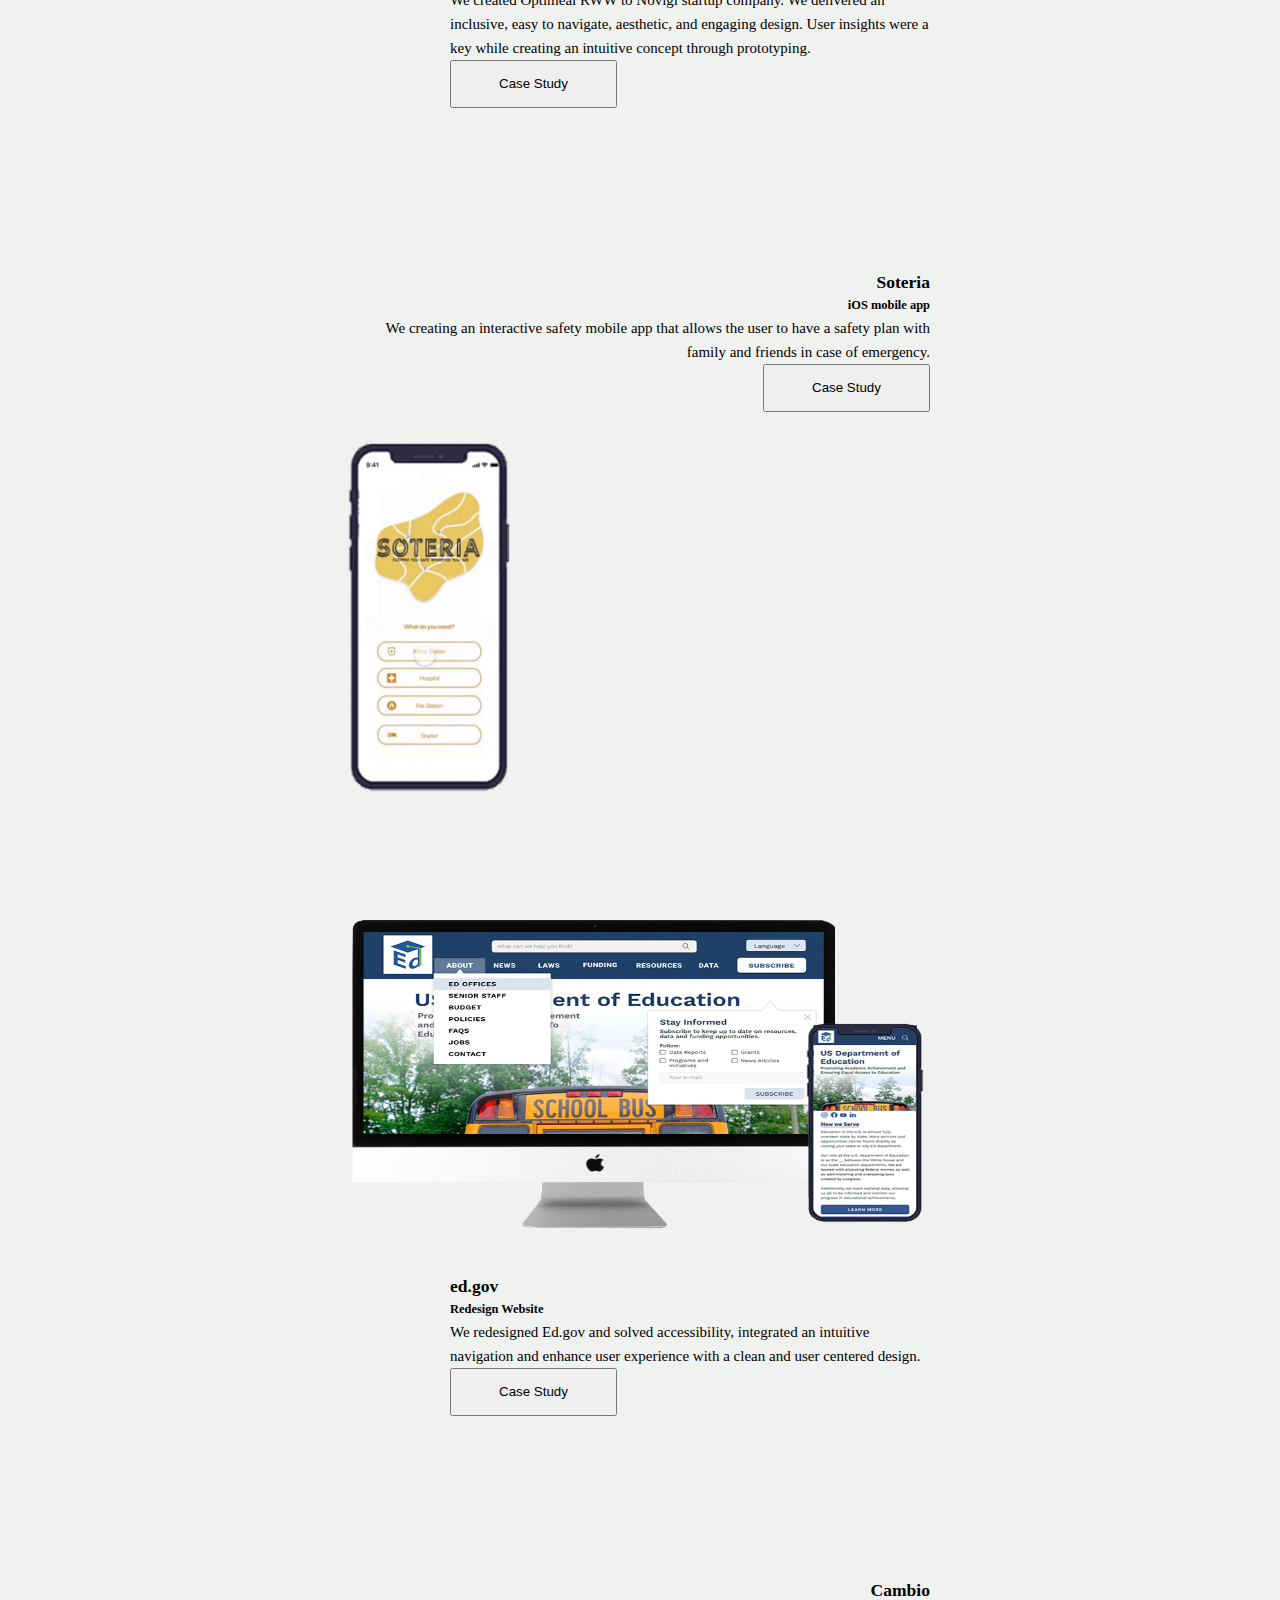
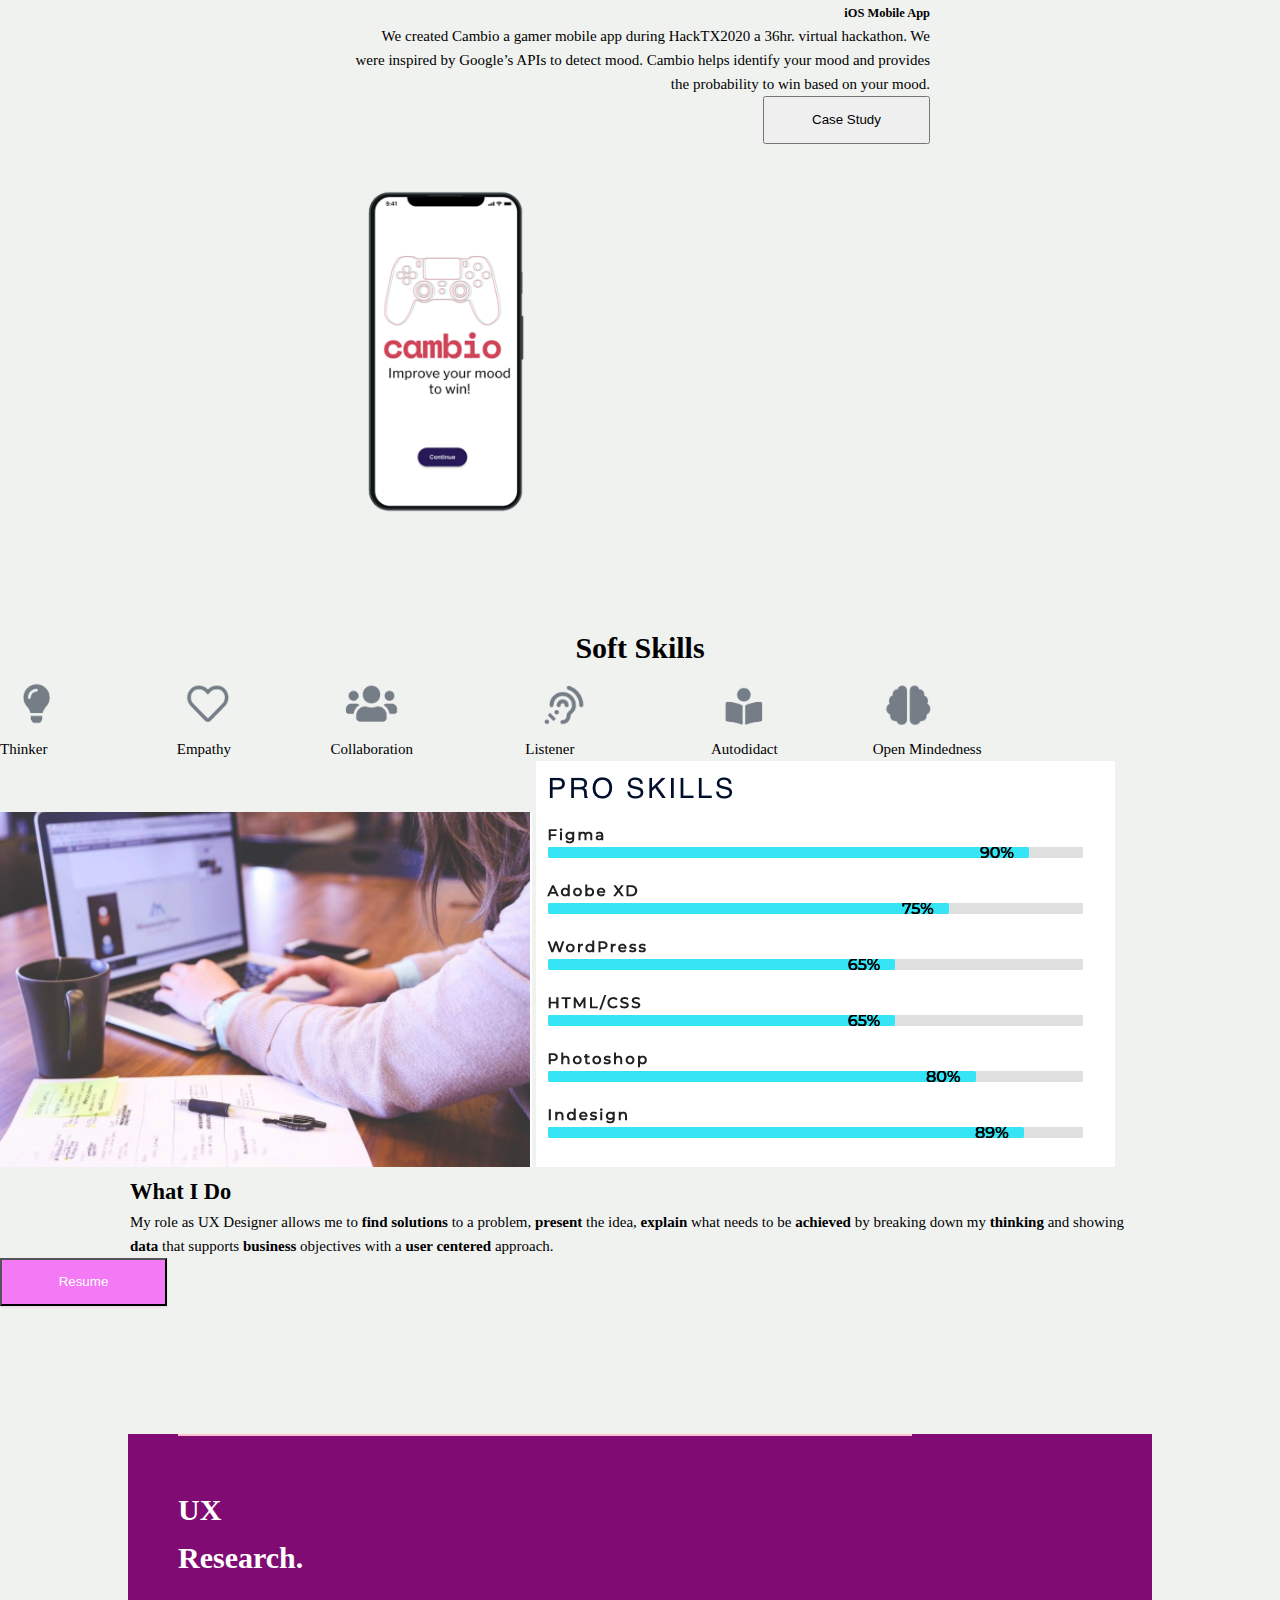
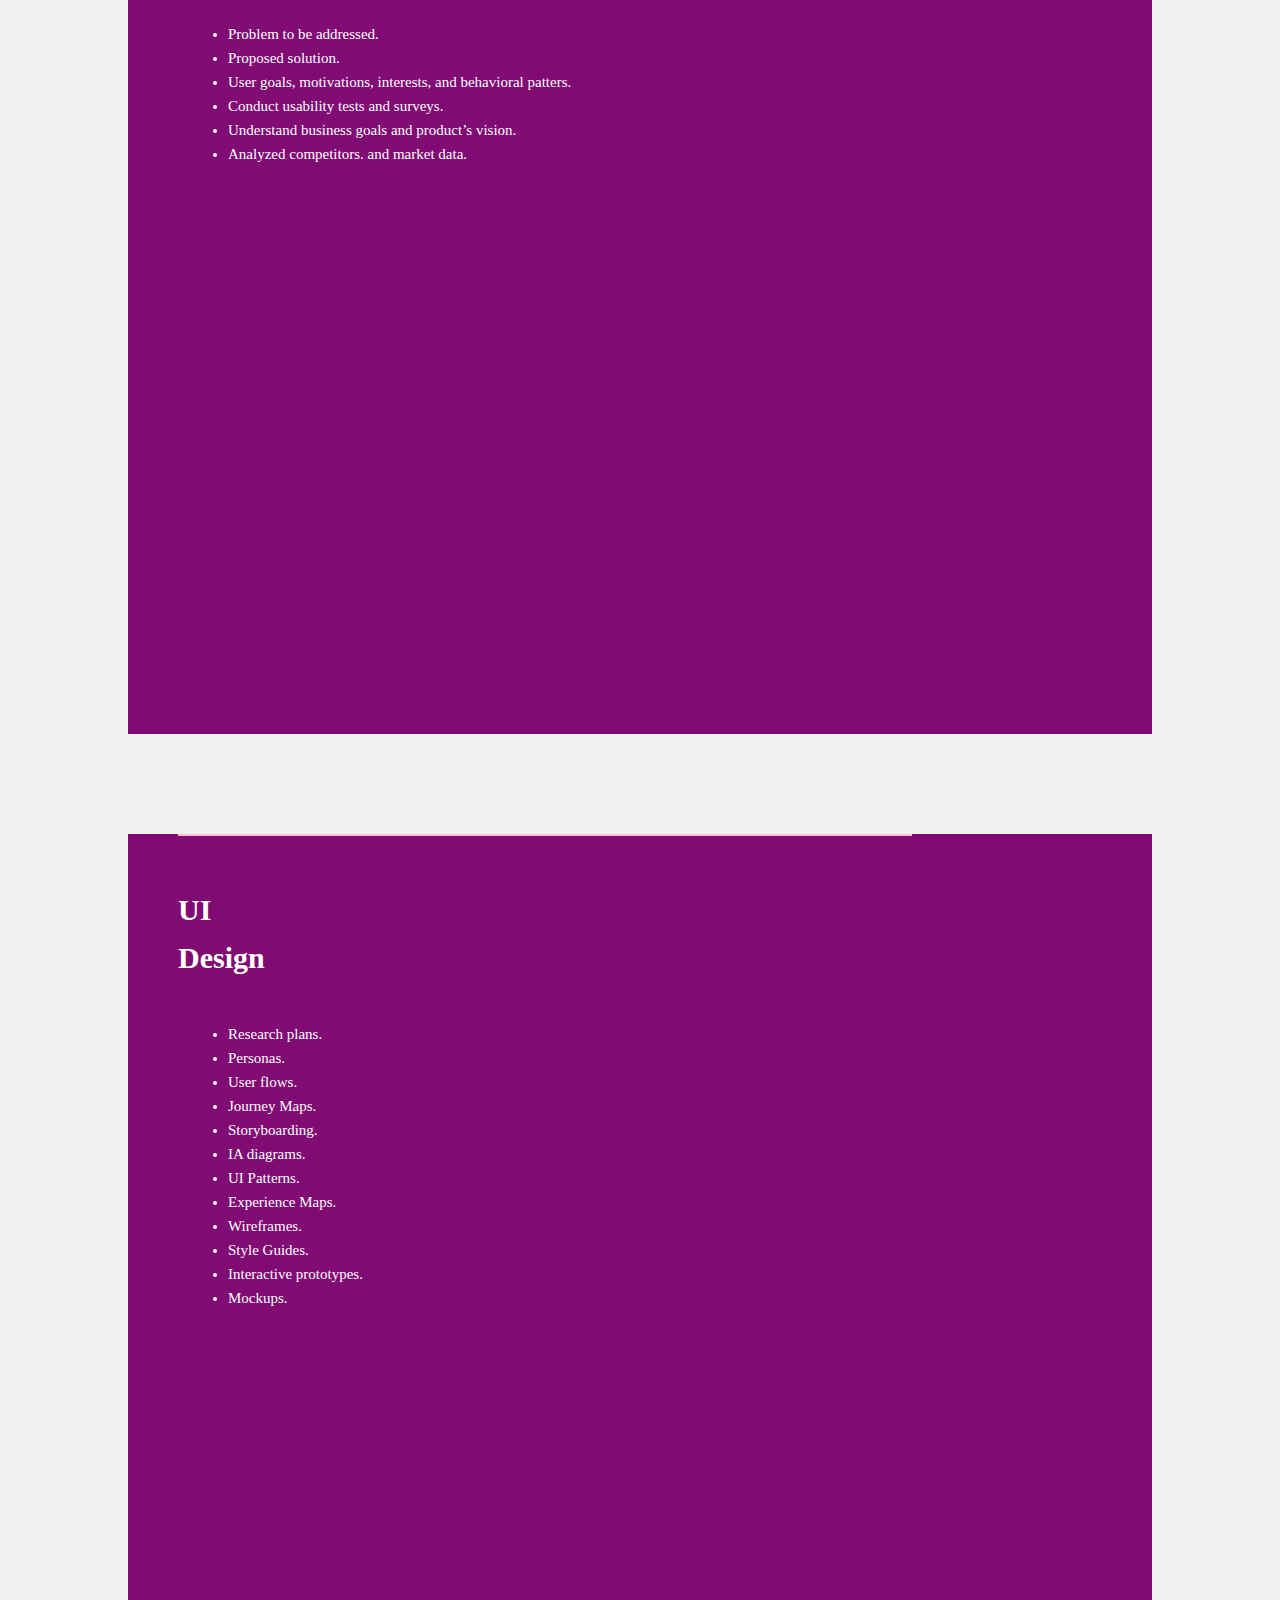
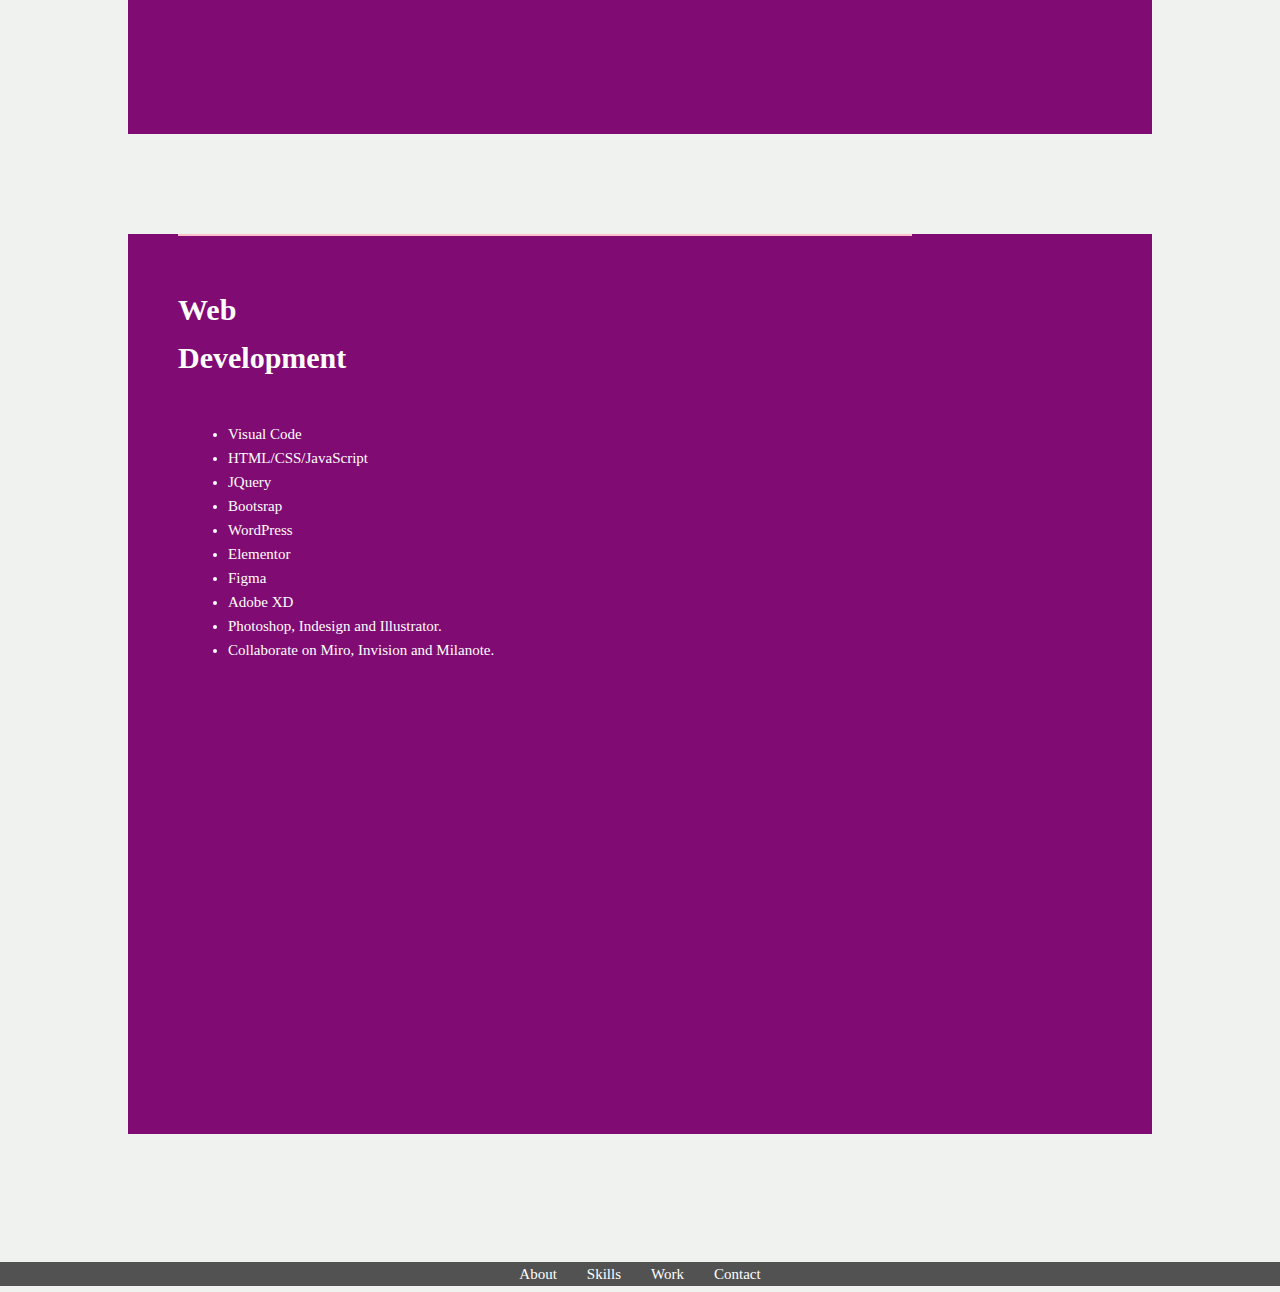
==== commit b6f75fd2: "conflicts fixed" ====
--- a/index.html
+++ b/index.html
@@ -10,7 +10,6 @@
     <link rel="stylesheet" type="text/css" href="./css/styles.css" />
 
 </head>
-
 <body>
 <article class="sectionMain">
     <div class="logo-mobile">
--- a/css/styles.css
+++ b/css/styles.css
@@ -133,29 +133,29 @@
 
 
 .name {
-    font-size: 20px;
-    color: #fff;
-    float: left;
-    padding: 25px 0;
+font-size: 20px;
+color: #fff;
+float: left;
+padding: 25px 0;
 }
 
 .inline-block {
-    text-align: center;
-    background-color: rgb(163, 163, 124);
+text-align: center;
+background-color: rgb(163, 163, 124);
 }
 
 .ul {
-    width: 50%;
-    margin-left: auto;
+width: 50%;
+margin-left: auto;
 }
 
 .content {
-    position: absolute;
-    left: 20%;
-    right: 20%;
-    top: 25%;
-    width: 500px;
-    margin: 0 auto;
+position: absolute;
+left: 20%;
+right: 20%;
+top: 25%;
+width: 500px;
+margin: 0 auto;
 }
 
 .buttonsWrapper {
@@ -271,10 +271,10 @@
 
 .imgIcon {
     display: inline-block;
-    justify-content: center;
+    /* justify-content: center; */
     flex-direction: column;
-    align-items: center;
-    background: #fafafa;
+    /* align-items: center; */
+    /* background: #fafafa; */
 }
 .skillIcons {
     display: inline-block;
@@ -370,20 +370,38 @@
 
 /* Tablets and under resolutions */
 @media(max-width: 760px) {
- 
+
+    /* card deck  */
+    .line {
+        margin: 80px 100px 0px 0px;
+        border: 1px solid pink;
+    }
+
+    .bottomTitle {
+        font-size: 33px;
+        
+    }
+
+    .card-body2 {
+        width: 110%;
+        margin: 0px;
+        padding: 15px;
+    }
+
+    .container-fluid {
+        padding: 0px;
+        
+    }
 }
 
 /* Mobile resolution */
 /*  Top Section Code */
-@media(max-width: 500px) {
+@media(max-width: 560px) {
 
     img {
         width:100%;
     }
-    .container-fluid {
-        max-width:100%;
-        width: 100%;
-    }
+
     .col-md-3{
         width:100%;
         float:left;
@@ -451,7 +469,7 @@
    }
 
    .proSkills {
-       width: 100%;
+       width: 90%;
    }
 
    /*  Middle Section Code */
@@ -461,18 +479,24 @@
    }
 
    .card-body {
-    display: block;
-    float: right;
-    width: 100%;
-    /* background-color: red; */
-}
+        display: block;
+        float: right;
+        width: 100%;
+        /* background-color: red; */
+    }
 
    .card-body.Odd {
-       /* background-color: lime; */
+       
        display: block;
        object-position: top;
    }
 
+   .imgIcon {
+       position: relative;
+       margin-inline: 50px;
+       
+   }
+
   
 
    
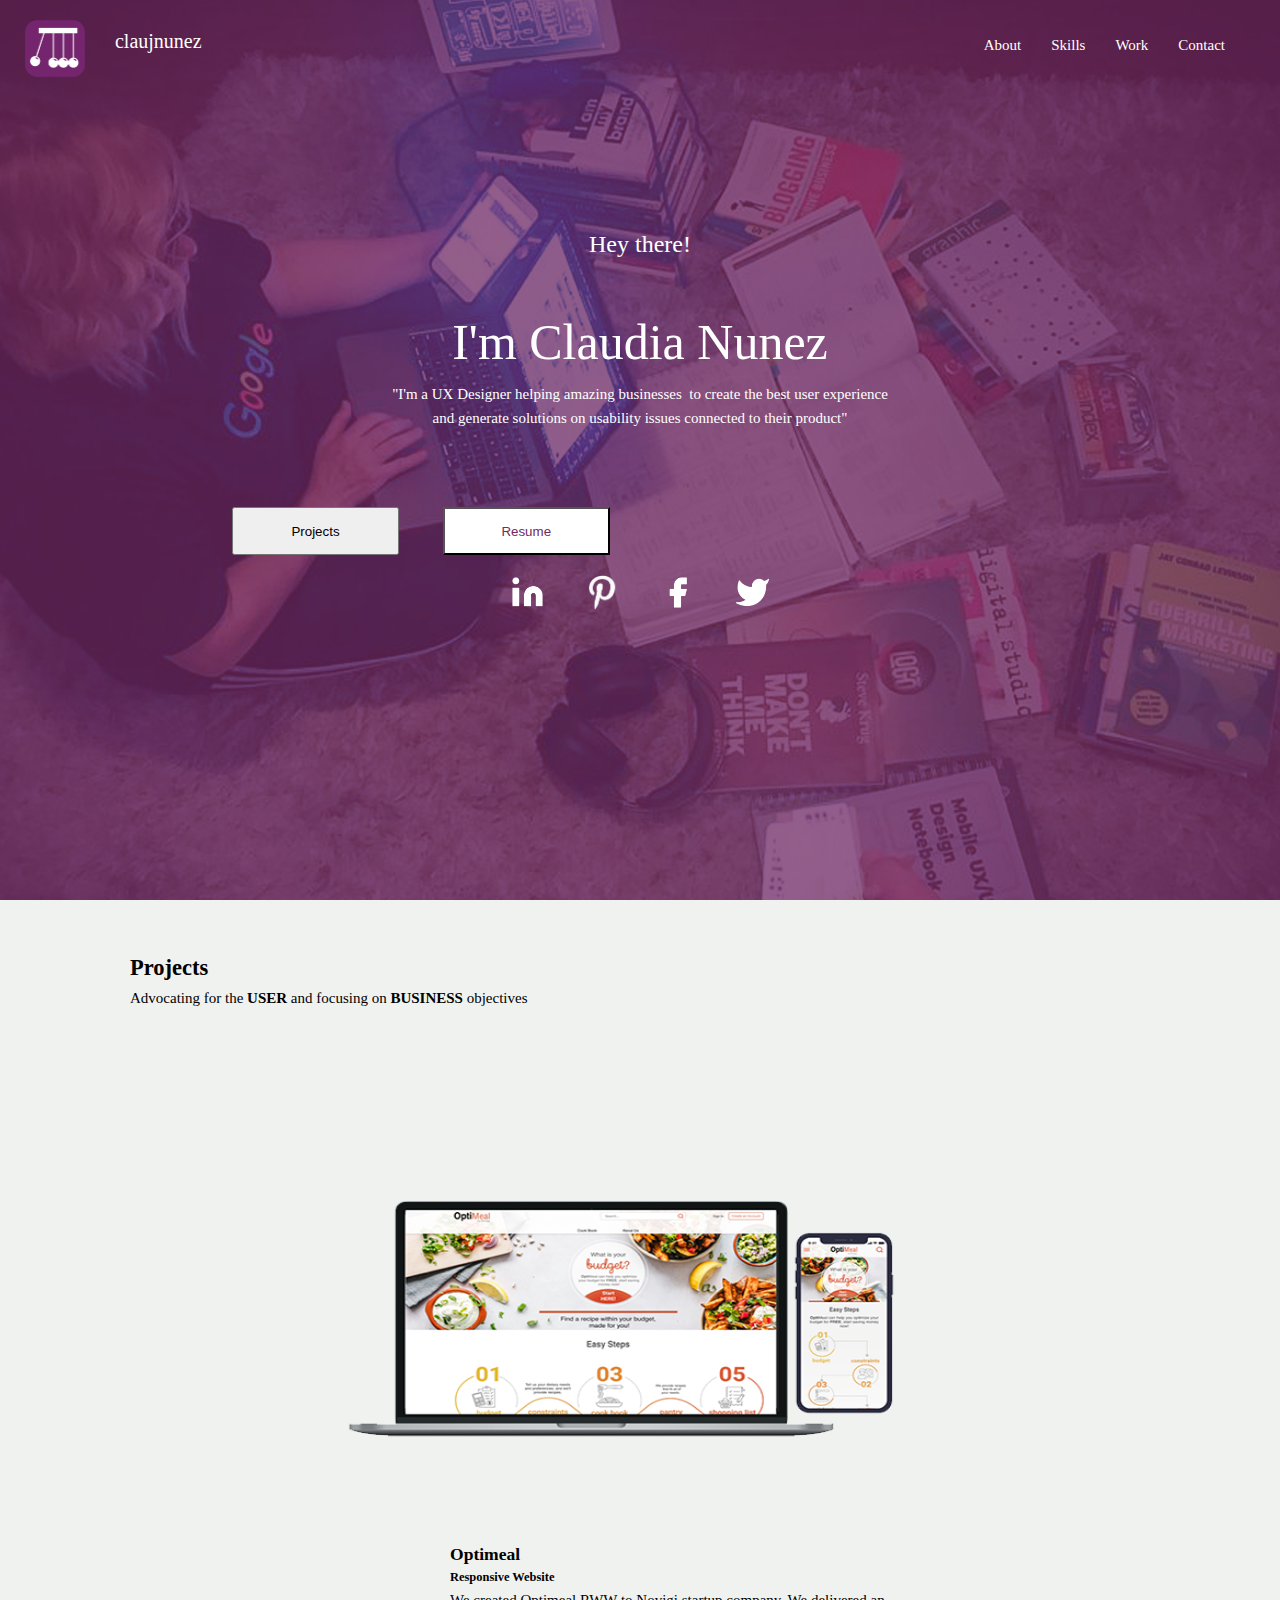
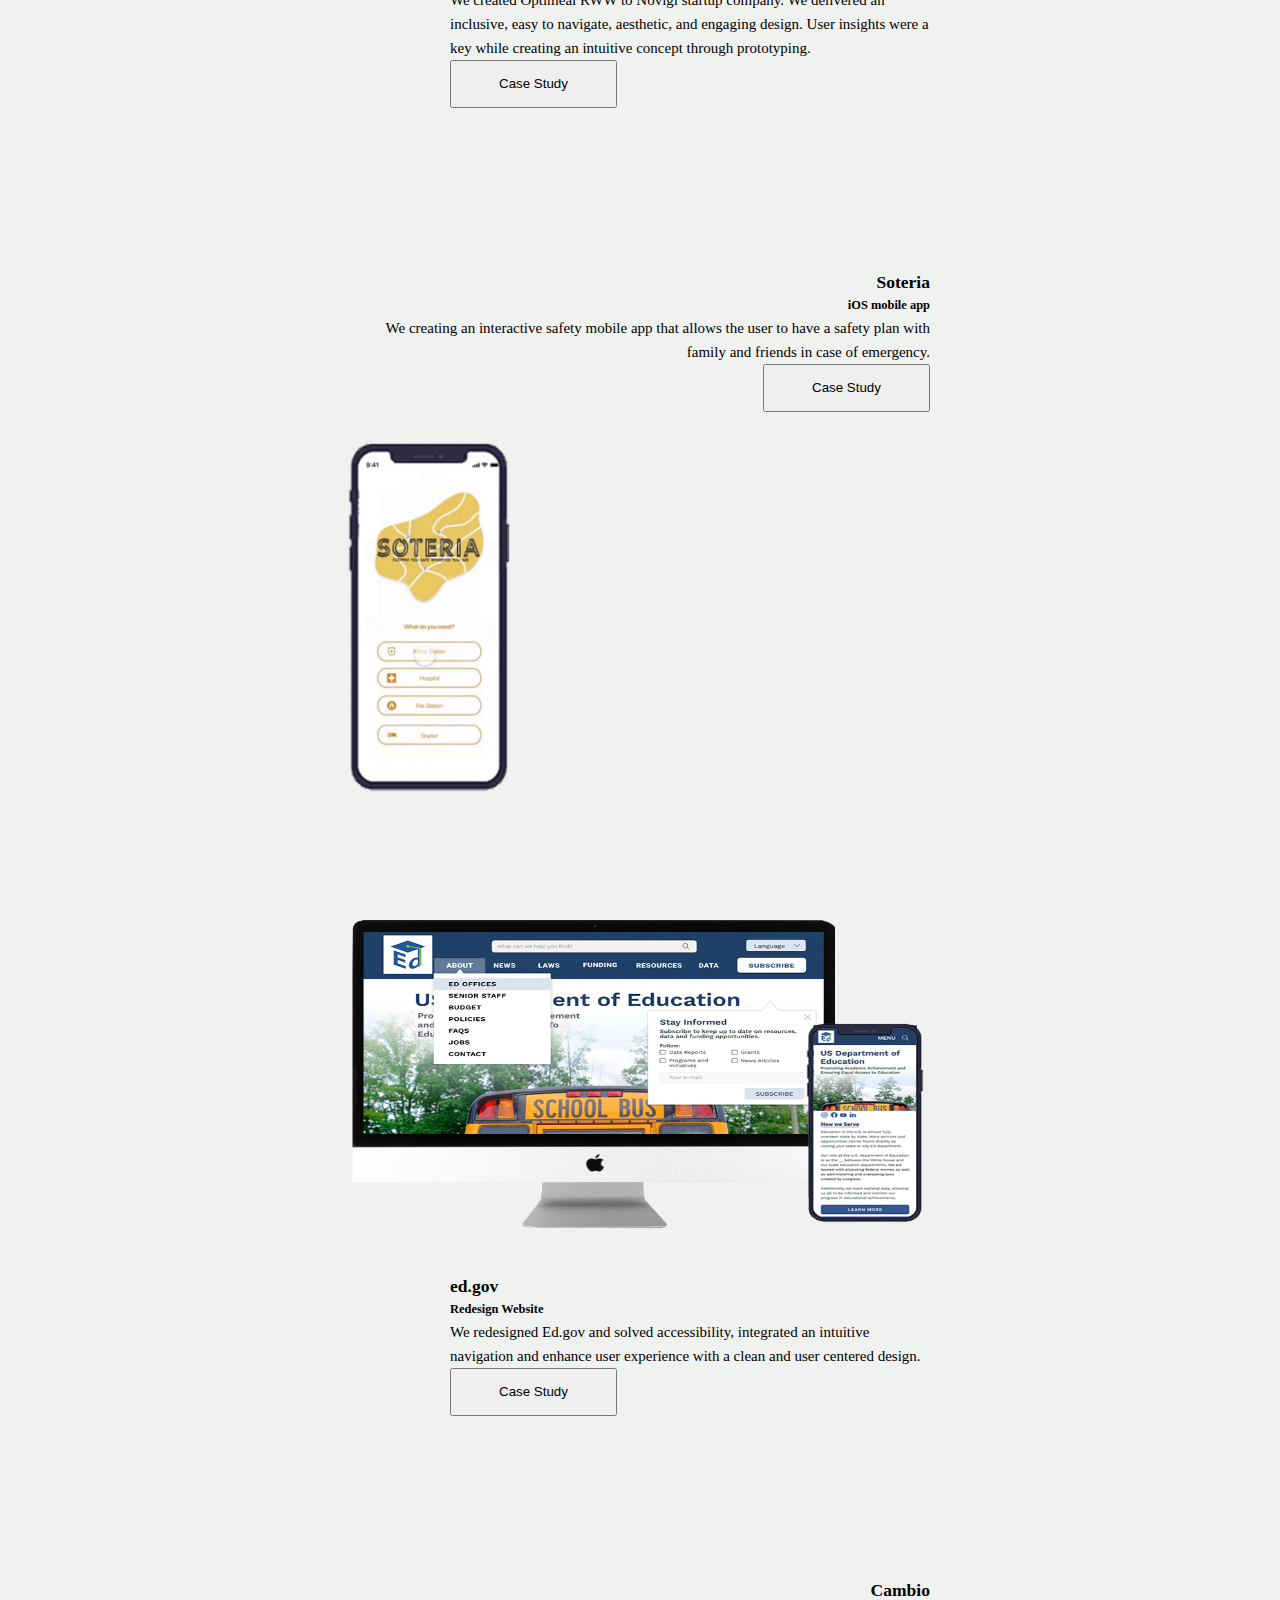
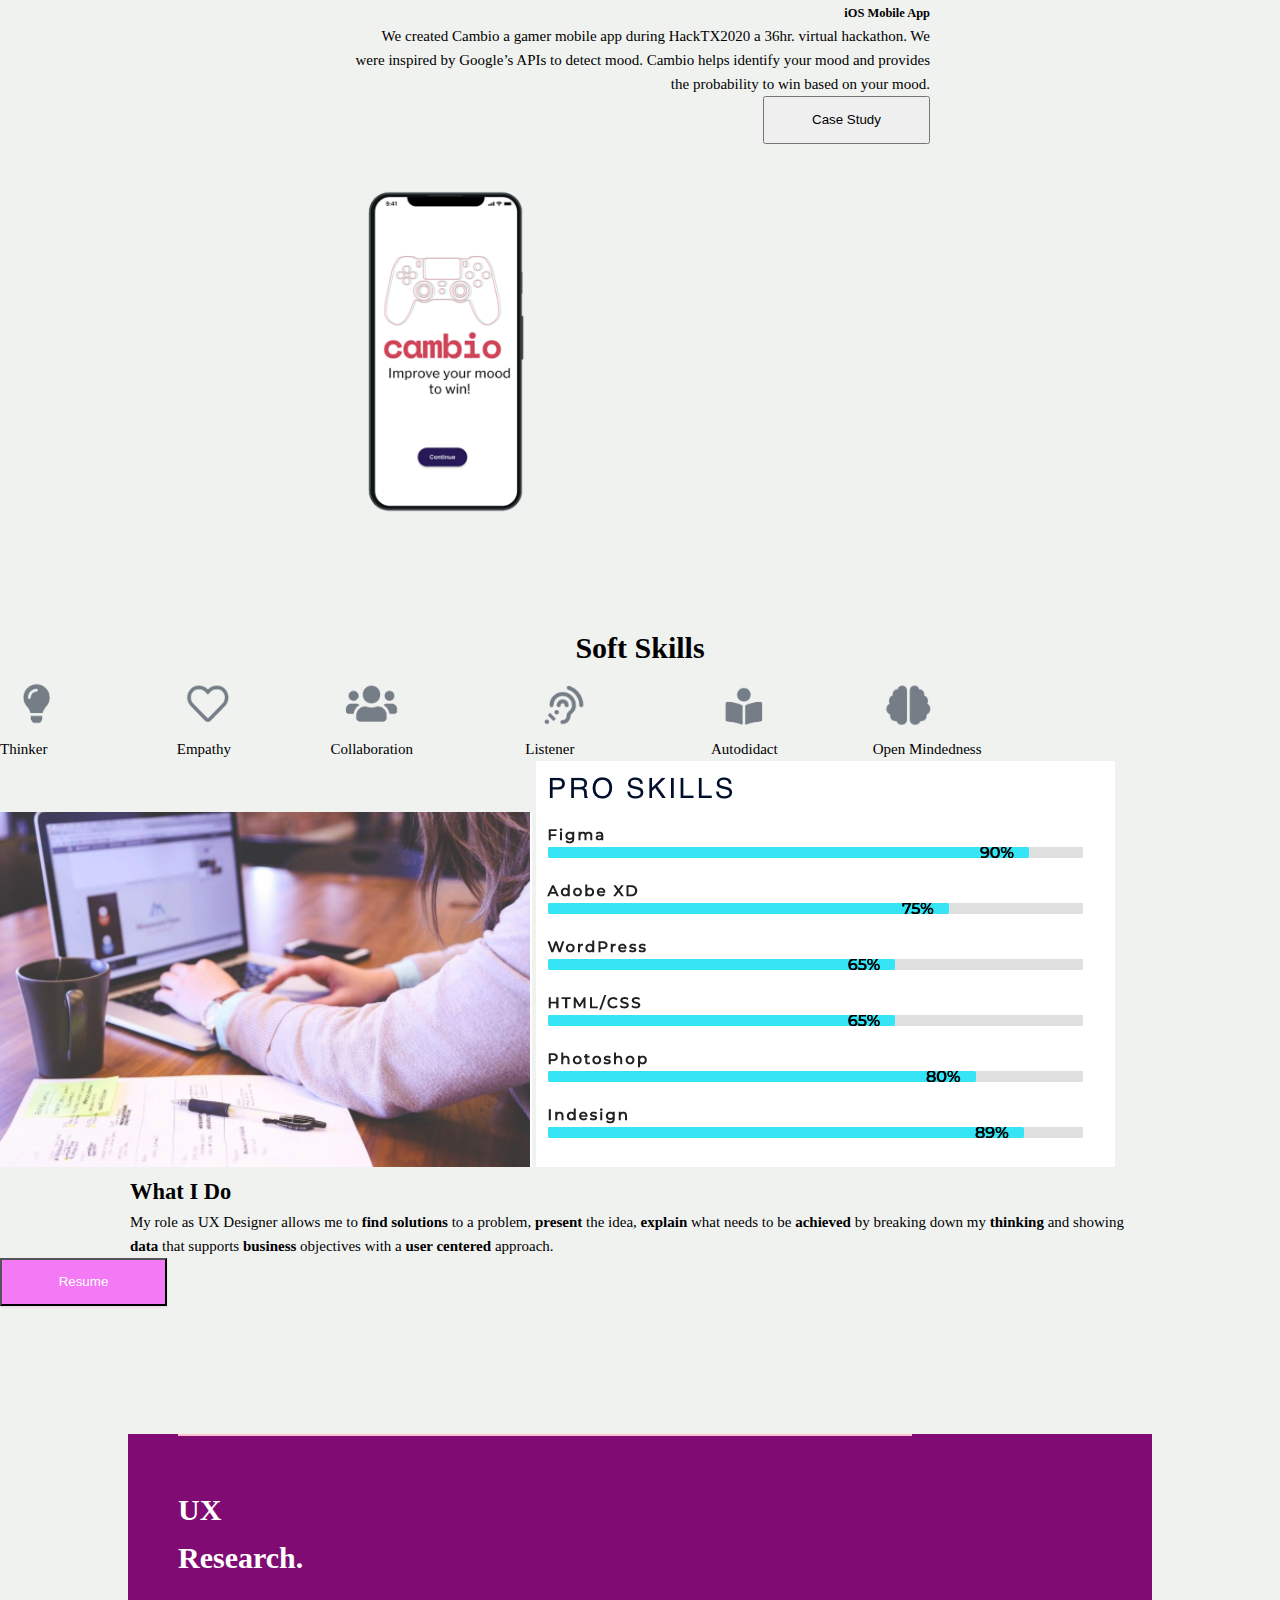
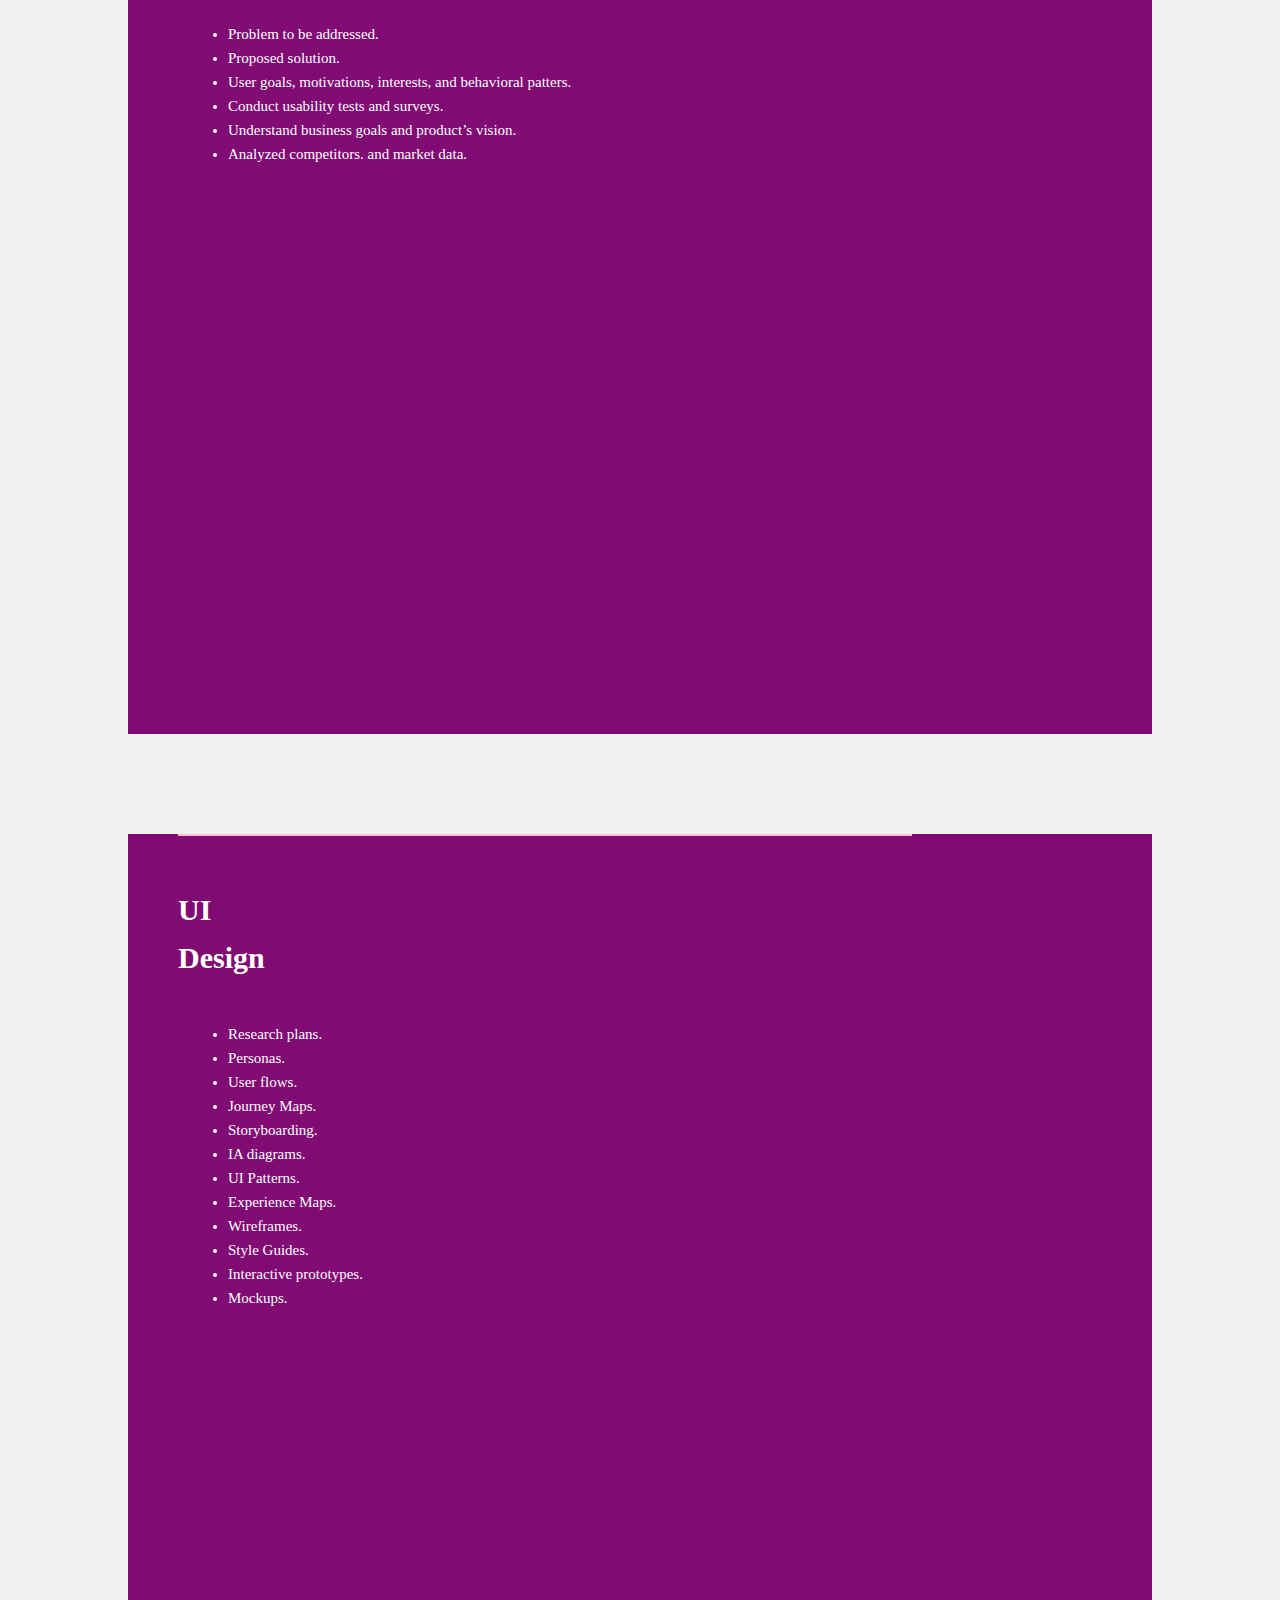
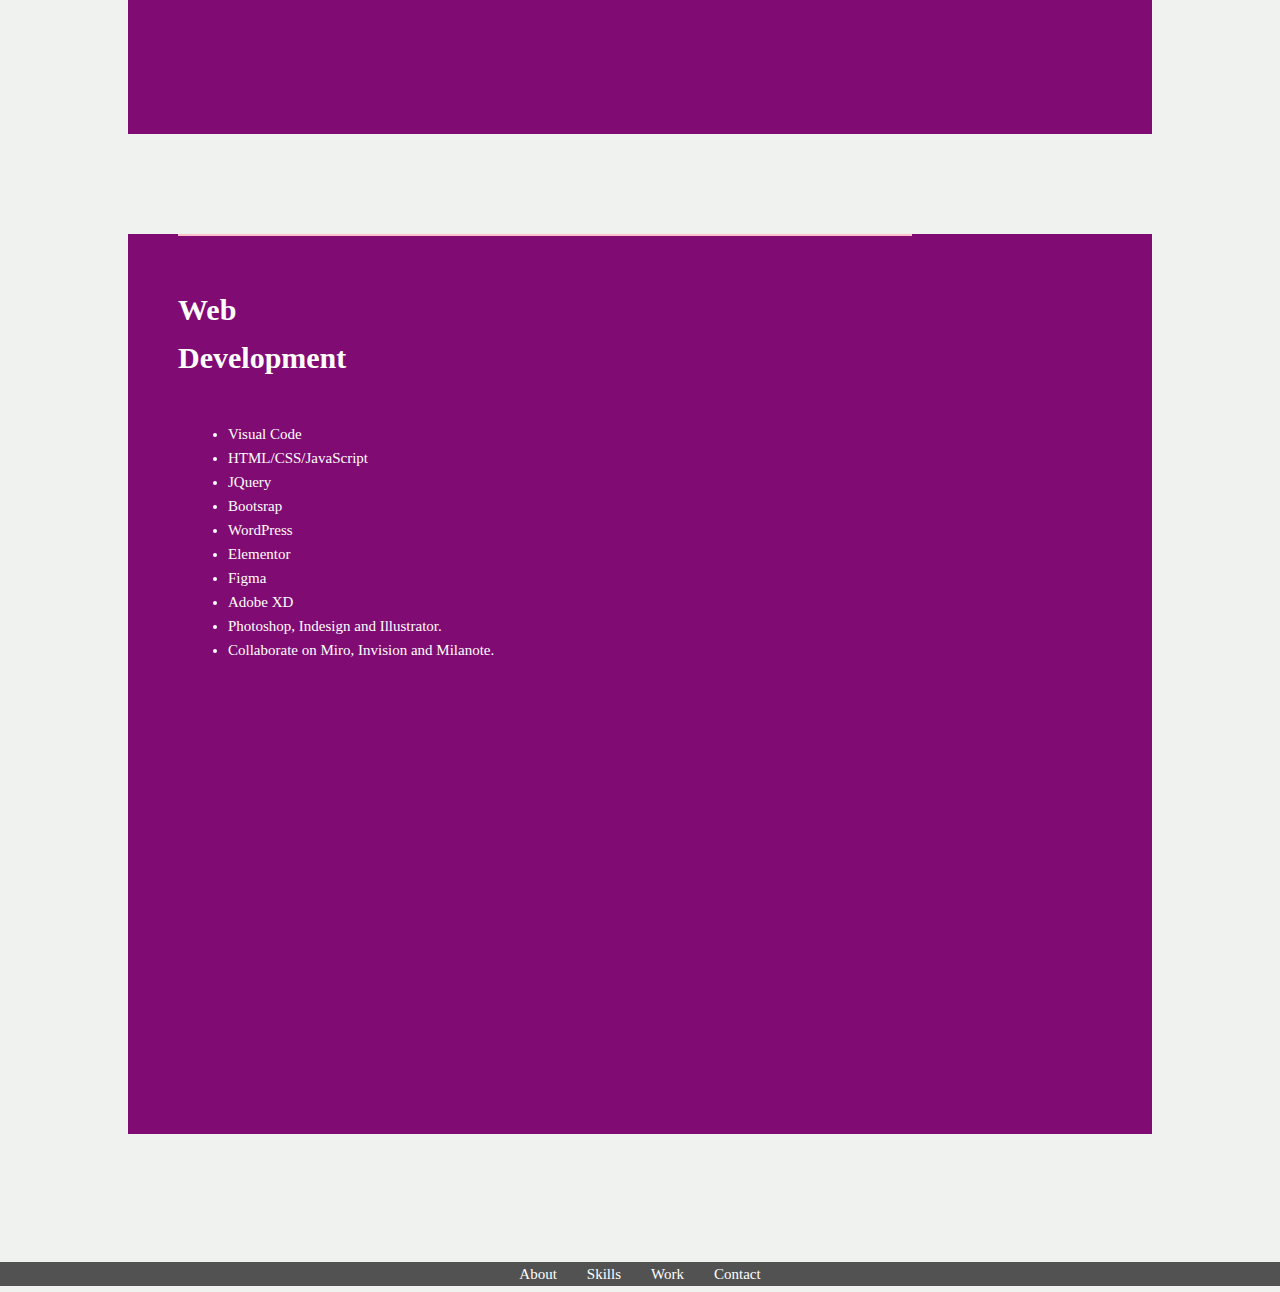
==== commit 70848a1d: "Iteration- fixed social media elements to make them responsive" ====
--- a/index.html
+++ b/index.html
@@ -34,14 +34,13 @@
      
     
         <div class="content">
-            <a class="smallHead">Hey there!<br><br></a>
-            <a class="nameTitle">I'm Claudia Nunez</a>
+            <div class="smallHead">Hey there!<br><br></div>
+            <div class="nameTitle">I'm Claudia Nunez</div>
             <p class="description">
                 "I'm a UX Designer helping amazing businesses  to create the best user experience and generate solutions on usability issues connected to their product"
             </p>
         </div>
-    
-            <!-- <button>Download Resume</button> -->
+
            <div class="buttonsWrapper">
                 <div class="container my-3">
     
@@ -51,18 +50,14 @@
                     </div>
                  
                 </div>
-
-                <div class="container my-3">
-                    <div class="socialDiv"> 
-                        <div class="col-md-12 text-center"> 
-                            <ul>
-                                <a><img src="./Images/Linkedin white.png" class="iconsSocial"></a>
-                                <a><img src="./Images/Pinterest white.png" class="iconsSocial"></a>
-                                <a><img src="./Images/Facebook white.png" class="iconsSocial"></a>
-                                <a><img src="./Images/Tweeter white.png" class="iconsSocial"></a>
-                            </ul>
-                        </div>
-                    </div> 
+                <!-- Social Media Icons Bar-->
+                <div class="flexbox-container">
+
+                    <div class="flexbox-item social-linkedin"><img src="./Images/Linkedin white.png" style="width: 35px; "></div>
+                    <div class="flexbox-item social-pinterest"><img src="./Images/Pinterest white.png" style="width: 35px; "></div>
+                    <div class="flexbox-item social-facebook"><img src="./Images/Facebook white.png" style="width: 35px; "></div>
+                    <div class="flexbox-item social-tweeter"><img src="./Images/Tweeter white.png" style="width: 35px; "></div>
+                    
                 </div>
             </div>
 
--- a/css/styles.css
+++ b/css/styles.css
@@ -133,29 +133,29 @@
 
 
 .name {
-font-size: 20px;
-color: #fff;
-float: left;
-padding: 25px 0;
+    font-size: 20px;
+    color: #fff;
+    float: left;
+    padding: 25px 0;
 }
 
 .inline-block {
-text-align: center;
-background-color: rgb(163, 163, 124);
+    text-align: center;
+    background-color: rgb(163, 163, 124);
 }
 
 .ul {
-width: 50%;
-margin-left: auto;
+    width: 50%;
+    margin-left: auto;
 }
 
 .content {
-position: absolute;
-left: 20%;
-right: 20%;
-top: 25%;
-width: 500px;
-margin: 0 auto;
+    position: absolute;
+    left: 20%;
+    right: 20%;
+    top: 25%;
+    width: 500px;
+    margin: 0 auto;
 }
 
 .buttonsWrapper {
@@ -190,6 +190,38 @@
      margin-right: 40px;
  }
  
+/* vvvvvvvv  Social Icons vvvvvvvvvvv */
+.flexbox-container {
+    display: flex;
+    justify-content: center;
+    align-items: center;
+}
+
+.flexbox-item {
+   
+    padding: 10px;
+    margin: 10px;  
+}
+
+.social-linkedin {
+    min-height: 25px;
+}
+
+.social-pinterest {
+    min-height: 25px;
+}
+
+.social-facebook {   
+    min-height: 25px;
+}
+
+.social-tweeter {   
+    min-height: 25px;
+}
+
+
+/* ^^^^^^^^^ Social Icons ^^^^^^^^^^^^ */
+
  .socialDiv {
      position: absolute;
      top: 150%;
@@ -201,7 +233,7 @@
  
 .iconsSocial {
      /* margin-right: 20px; */
-     width: 2.5%;
+     max-width: 10%;
  }
 
 /* Prejects Sections */
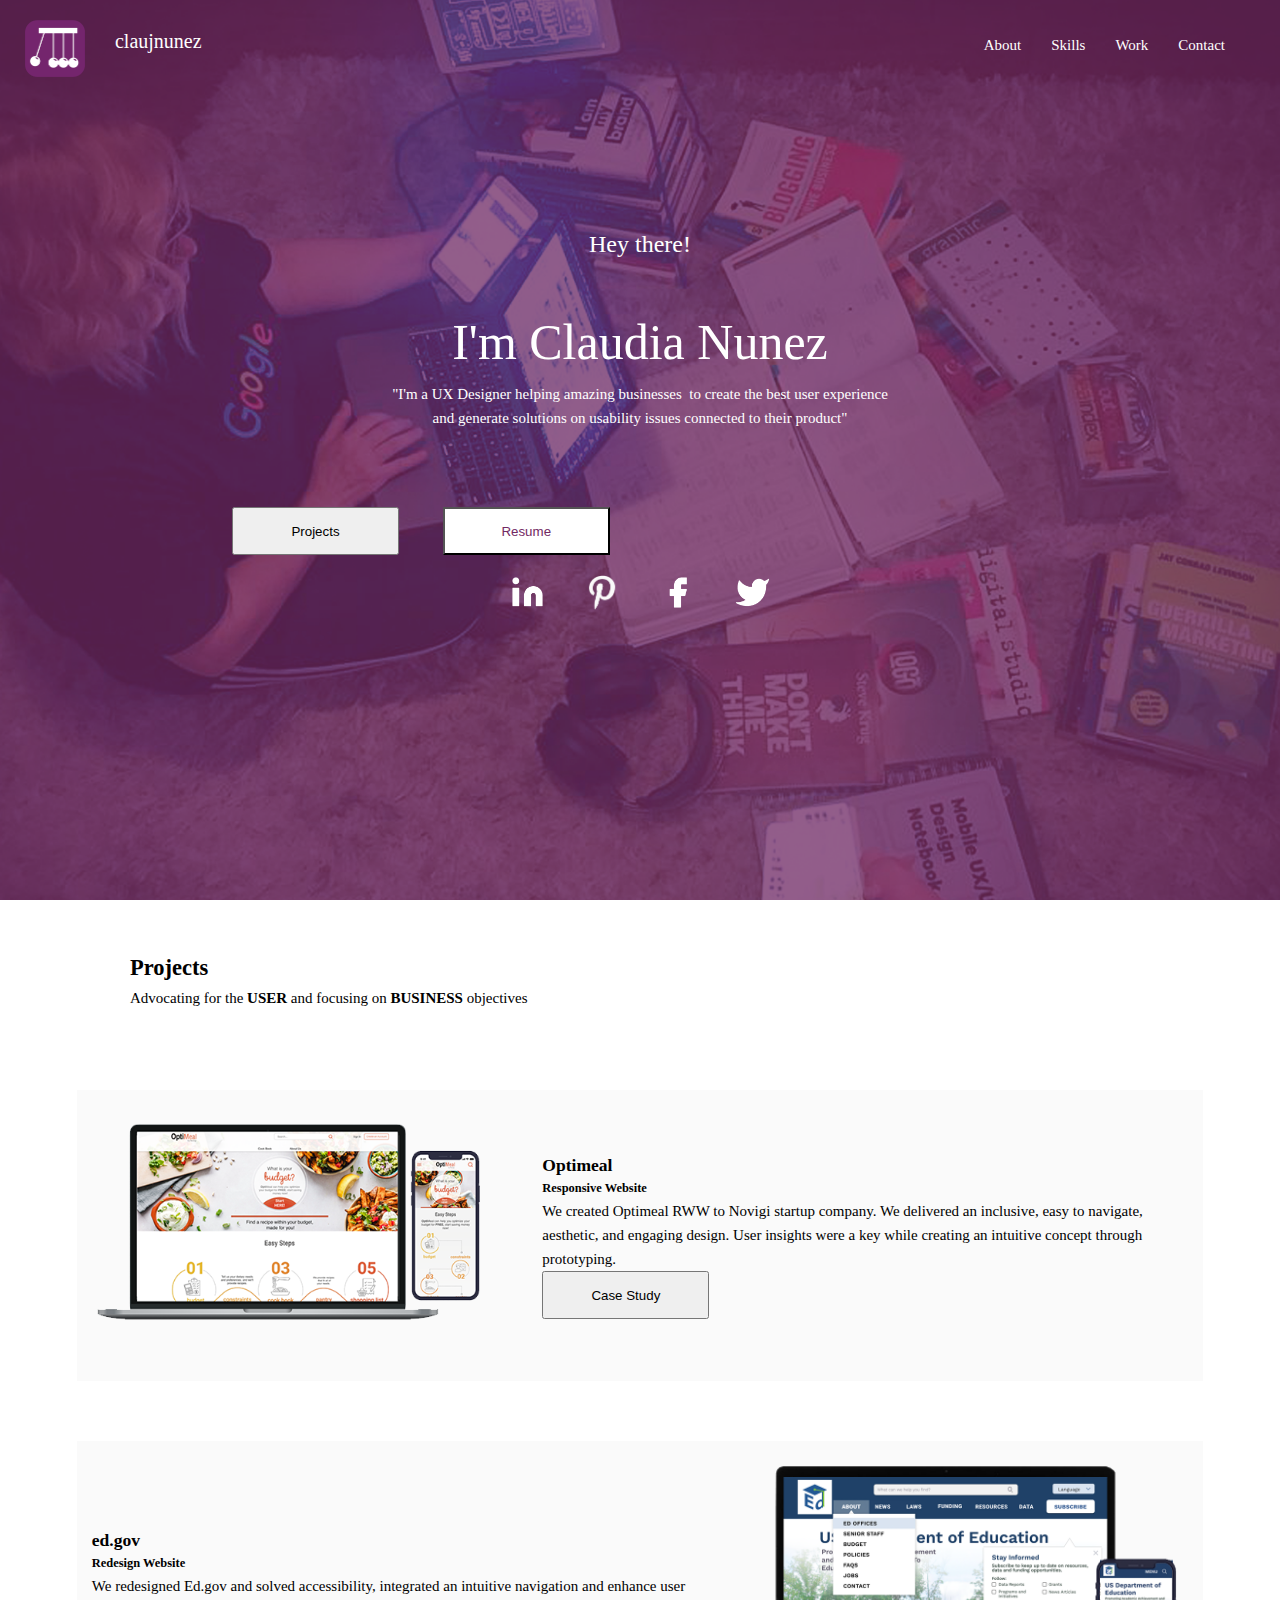
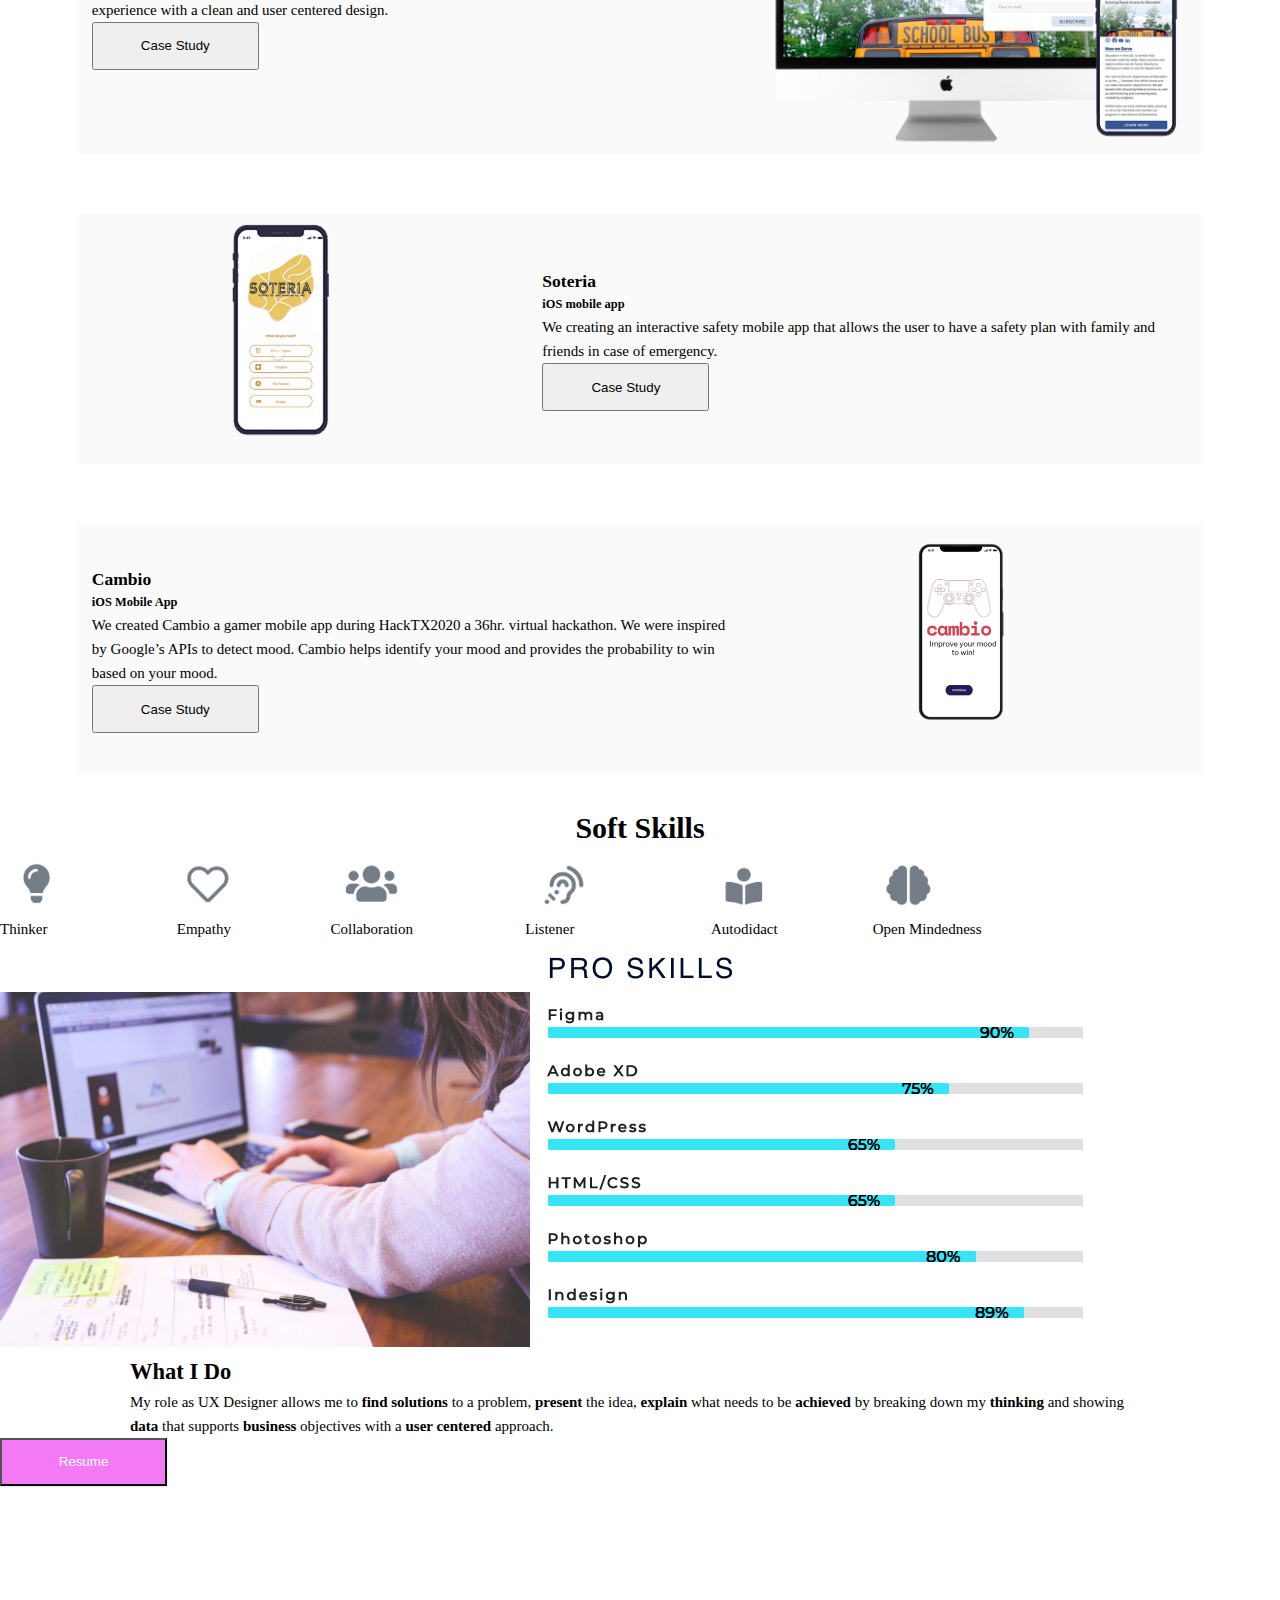
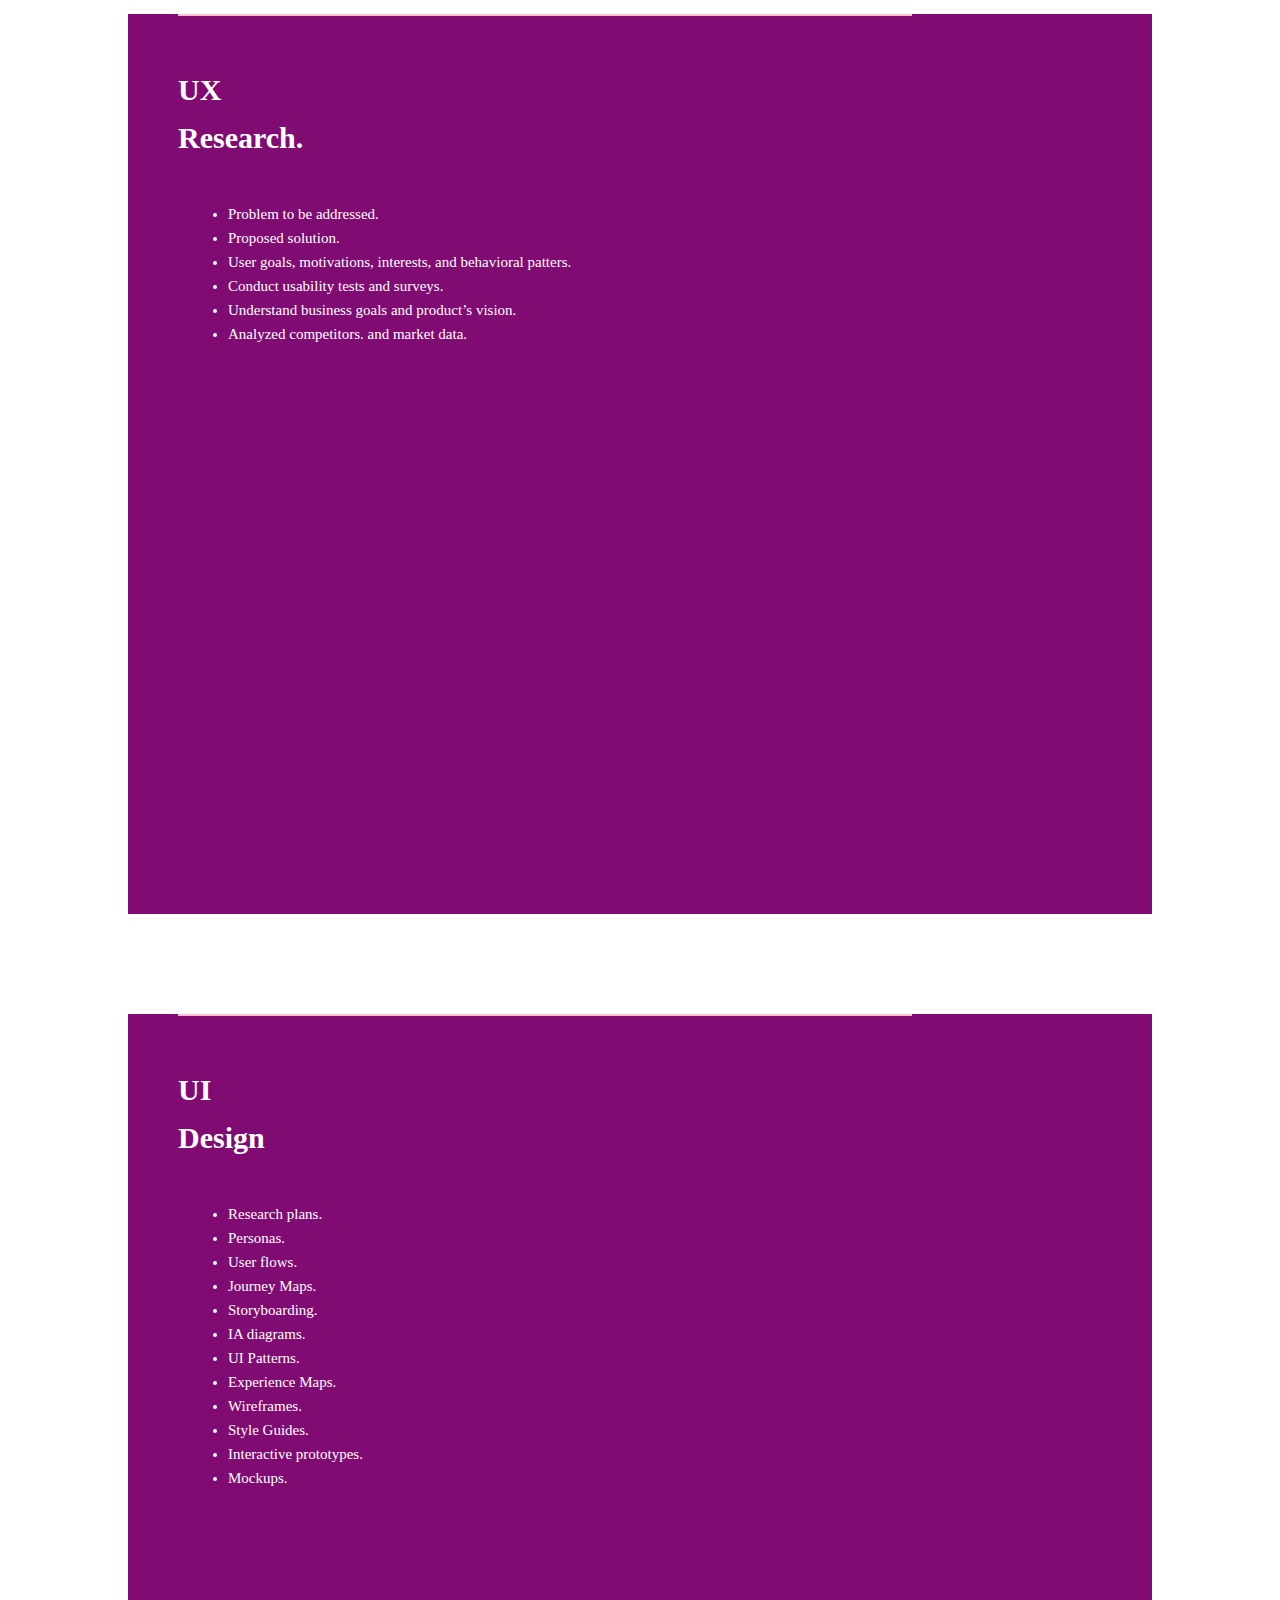
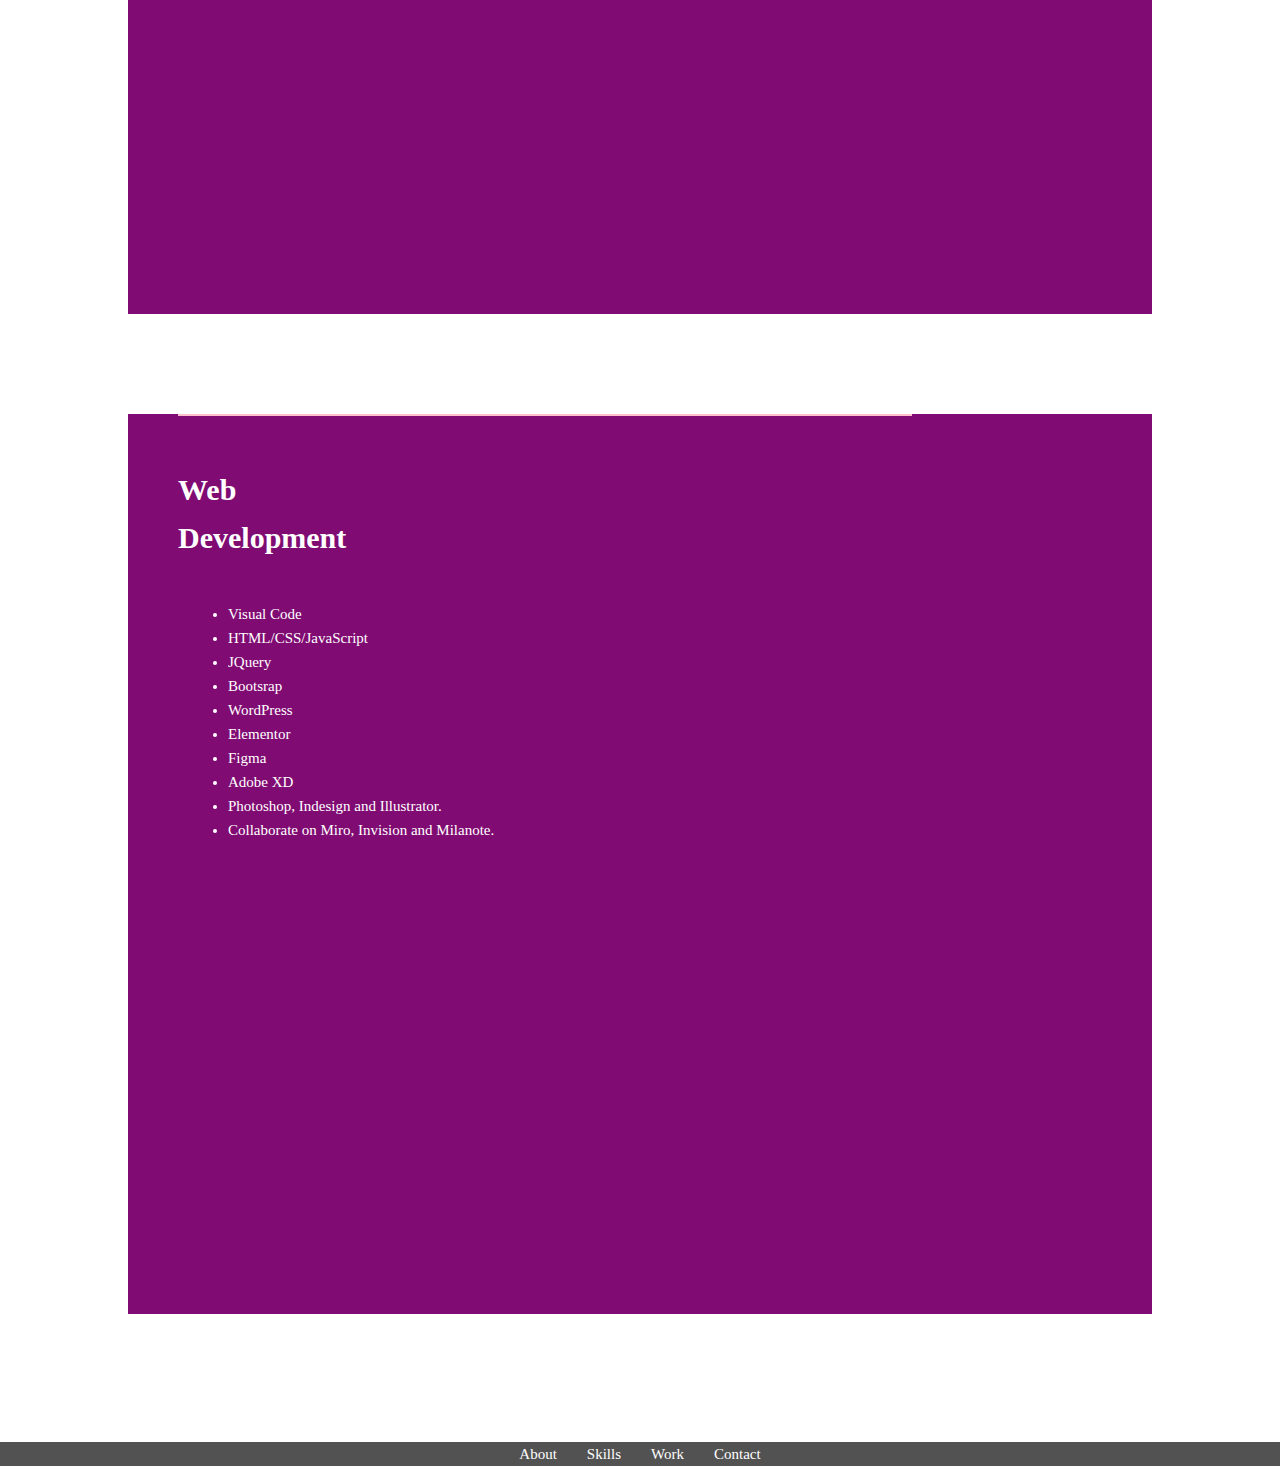
==== commit b7451cac: "Prototype-B new design with horizontal boxes" ====
--- a/index.html
+++ b/index.html
@@ -51,18 +51,18 @@
                  
                 </div>
                 <!-- Social Media Icons Bar-->
-                <div class="flexbox-container">
-
-                    <div class="flexbox-item social-linkedin"><img src="./Images/Linkedin white.png" style="width: 35px; "></div>
-                    <div class="flexbox-item social-pinterest"><img src="./Images/Pinterest white.png" style="width: 35px; "></div>
-                    <div class="flexbox-item social-facebook"><img src="./Images/Facebook white.png" style="width: 35px; "></div>
-                    <div class="flexbox-item social-tweeter"><img src="./Images/Tweeter white.png" style="width: 35px; "></div>
+                <div class="social-container">
+
+                    <div class="social-item social-linkedin"><img src="./Images/Linkedin white.png" style="width: 35px; "></div>
+                    <div class="social-item social-pinterest"><img src="./Images/Pinterest white.png" style="width: 35px; "></div>
+                    <div class="social-item social-facebook"><img src="./Images/Facebook white.png" style="width: 35px; "></div>
+                    <div class="social-item social-tweeter"><img src="./Images/Tweeter white.png" style="width: 35px; "></div>
                     
                 </div>
             </div>
 
 
-         <!-- Section 2 starts here  -->
+ <!-- Section 2 starts here  
             <div class="container my-3">
                 <div class="projectsSec"> 
                     <div class="col-md-12 text-center"> 
@@ -151,8 +151,74 @@
                     </div>
                 </div>
             </div>
-
-    <!-- Section 3 starts here -->
+-->
+
+
+<!-- Flexbox Area  -->
+        <div class="container">
+            <div class="projectsSec"> 
+                <div class="col-md-12 text-center"> 
+                    <h2>Projects</h2>
+                    <p>Advocating for the <strong>USER</strong> and focusing on <strong>BUSINESS</strong>  objectives</p>
+                </div>
+            </div> 
+        </div>
+
+        <div class="projects-container">
+
+            <div class="shadow projects-row">
+                <div class="projects-item projects-optimeal"><img src="./Images/OptiMealscreens.png" style="width: 100% "></div>
+                <div class="projects-item projects-optimeal-text">
+                    <h3 class="card-title">Optimeal</h3>
+                            <h5 class="card-title">Responsive Website</h5>
+                            <p class="card-text">We created Optimeal RWW to Novigi startup company. We delivered an inclusive, easy to navigate, aesthetic, and engaging design. User insights were a key while creating an intuitive concept through prototyping.</p>
+                                <div class="col-md-12 text-left">
+                                    <button type="button" class="btn btn-outline-secondary">Case Study</button>
+                                </div>
+                </div>
+            </div>
+            <div class="shadow projects-row">
+               
+                <div class="projects-item projects-edgov-text">
+                    <h3 class="card-title text-right">ed.gov</h3>
+                        <h5 class="card-title text-right">Redesign Website</h5>
+                        <p class="card-text text-right">We redesigned Ed.gov and solved accessibility, integrated an intuitive navigation and enhance user experience with a clean and user centered design.</p>
+                        <div class="col-md-12 text-right">
+                            <button type="button" class="btn btn-outline-secondary">Case Study</button>
+                        </div>
+                </div>
+                <div class="projects-item projects-edgov"><img src="./Images/EdgovMobileDesktop.png" style="width: 100%"></div>
+            </div>
+            <div class="shadow projects-row">
+                <div class="projects-item projects-satoria"><img src="./Images/SatoriaScreen.png" style="width: 35% "></div>
+                <div class="projects-item projects-satoria-text">
+                    <h3 class="card-title">Soteria</h3>
+                        <h5 class="card-title">iOS mobile app</h5>
+                        <p class="card-text">We creating an interactive safety mobile app that allows the user to have a safety plan with family and friends in case of emergency.</p>
+                        <div class="col-md-12 text-left">
+                            <button type="button" class="btn btn-outline-secondary">Case Study</button>
+                        </div>
+
+                </div>
+            </div>
+            <div class="shadow projects-row">
+                
+                <div class="projects-item projects-cambio-text">
+                    <h3 class="card-title text-right">Cambio</h3>
+                        <h5 class="card-title text-right">iOS Mobile App</h5>
+                        <p class="card-text texr text-right">We created Cambio a gamer mobile app during HackTX2020 a 36hr. virtual hackathon. We were inspired by Google’s APIs to detect mood. Cambio helps identify your mood and provides the probability to win based on your mood.</p>
+                        <div class="col-md-12 text-right">
+                            <button type="button" class="btn btn-outline-secondary">Case Study</button>
+                        </div>
+
+                </div>
+                <div class="projects-item projects-cambio"><img src="./Images/CabmioIOSApp.png" style="width: 38%"></div>
+
+            </div>
+        </div>
+
+
+<!-- Section 3 starts here -->
     <section class="softSkills">
         <div class="container-fluid">
             <h1>Soft Skills</h1>
--- a/css/styles.css
+++ b/css/styles.css
@@ -13,7 +13,7 @@
 }
 
 body{
-    background-color: #f0f2f0;
+    /* background-color: #f0f2f0; */
     height:auto;
     width:100%;
     margin: 0px;
@@ -47,10 +47,7 @@
     background-repeat: no-repeat;
     background-size: cover;
 }
-/* .navHeader {
-    float: right;
-    color: white;
-} */
+
 
 /* Navigation */
 .navbar {
@@ -191,14 +188,13 @@
  }
  
 /* vvvvvvvv  Social Icons vvvvvvvvvvv */
-.flexbox-container {
+.social-container {
     display: flex;
     justify-content: center;
     align-items: center;
 }
 
-.flexbox-item {
-   
+.social-item {
     padding: 10px;
     margin: 10px;  
 }
@@ -219,27 +215,106 @@
     min-height: 25px;
 }
 
-
-/* ^^^^^^^^^ Social Icons ^^^^^^^^^^^^ */
-
- .socialDiv {
-     position: absolute;
-     top: 150%;
-     left: 0%;
-     right: 0%;
-     color: white;
-     width: 100%;
- }
- 
-.iconsSocial {
-     /* margin-right: 20px; */
-     max-width: 10%;
- }
+/* ^^^^^^^^^^^^^^^^^^^^^^^^^^^^^^^^^^^^^^^^^ */
+
+
+
+/*  vvvvvvvvvvvv Projects Area  vvvvvvvvvv */
+
+.projects-container {
+    display: flex;
+    flex-direction: column;
+    justify-content: space-around;
+    align-items: center;
+    /* align-content: center; */
+    background-color: #fff;
+}
+
+.projects-row {
+    display: flex;
+
+    align-items: center;
+    align-content: center;
+    justify-content: center;
+    margin: 30px;
+    width: 88%;
+    height: 100%;
+    background-color: #fafafa;
+}
+
+.projects-item {
+    /* margin: 0 auto; */
+    /* background-color: seagreen; */
+    
+}
+
+.projects-optimeal {
+    width: 40%;
+    margin: 0;
+    /* background-color: #91618e; */
+    min-height: 250px;
+}
+
+.projects-optimeal-text {
+    width: 60%;
+    height: 100%;
+    padding: 15px;
+    /* background-color: #F47AF5; */
+    /* color: white; */
+}
+
+.projects-edgov {
+    width: 40%;
+    min-height: 250px;
+}
+
+.projects-edgov-text {
+    width: 60%;
+    height: 100%;
+    margin: 0;
+    padding: 15px;
+    /* background-color: #F47AF5; */
+    /* color: white; */
+}
+
+.projects-satoria {
+    padding: 10 0 10 150;  
+    width: 40%; 
+    min-height: 250px;
+}
+
+.projects-satoria-text {
+    width: 60%;
+    height: 100%;
+    margin: 0;
+    padding: 15px;
+    /* background-color: #F47AF5; */
+    /* color: white; */
+}
+
+.projects-cambio {
+    padding: 10 0 10 150;
+    width: 40%;   
+    min-height: 250px;
+}
+
+.projects-cambio-text {
+    width: 60%;
+    height: 100%;
+    margin: 0;
+    padding: 15px;
+    /* background-color: #F47AF5; */
+    /* color: white; */
+}
+
+/* ^^^^^^^^^^^^^^^^^^^^^^^^^^^^^^^^^^^^^^^^^^ */
+
+
 
 /* Prejects Sections */
 .projectsSec {
     margin-top: 50px;
-    margin-bottom: 150px;
+    margin-bottom: 50px;
 }
 
 .float-container {
@@ -296,8 +371,9 @@
     max-height: 350px;    
 }
 
+/*  Soft Skills Icons Section */
 .container-fluid, .col-md-8, .col-md-4, .col-md-6 {
-    background-color: #f0f2f0;
+    /* background-color: #f0f2f0; */
     
 }
 
@@ -365,7 +441,7 @@
     list-style-position: outside;
 }
 
-/* Footer */
+/* vvvvvvvvvvvvv Footer Section vvvvvvvvvvvv */
 .page-footer ul {
     display: flex;
     justify-content: center;
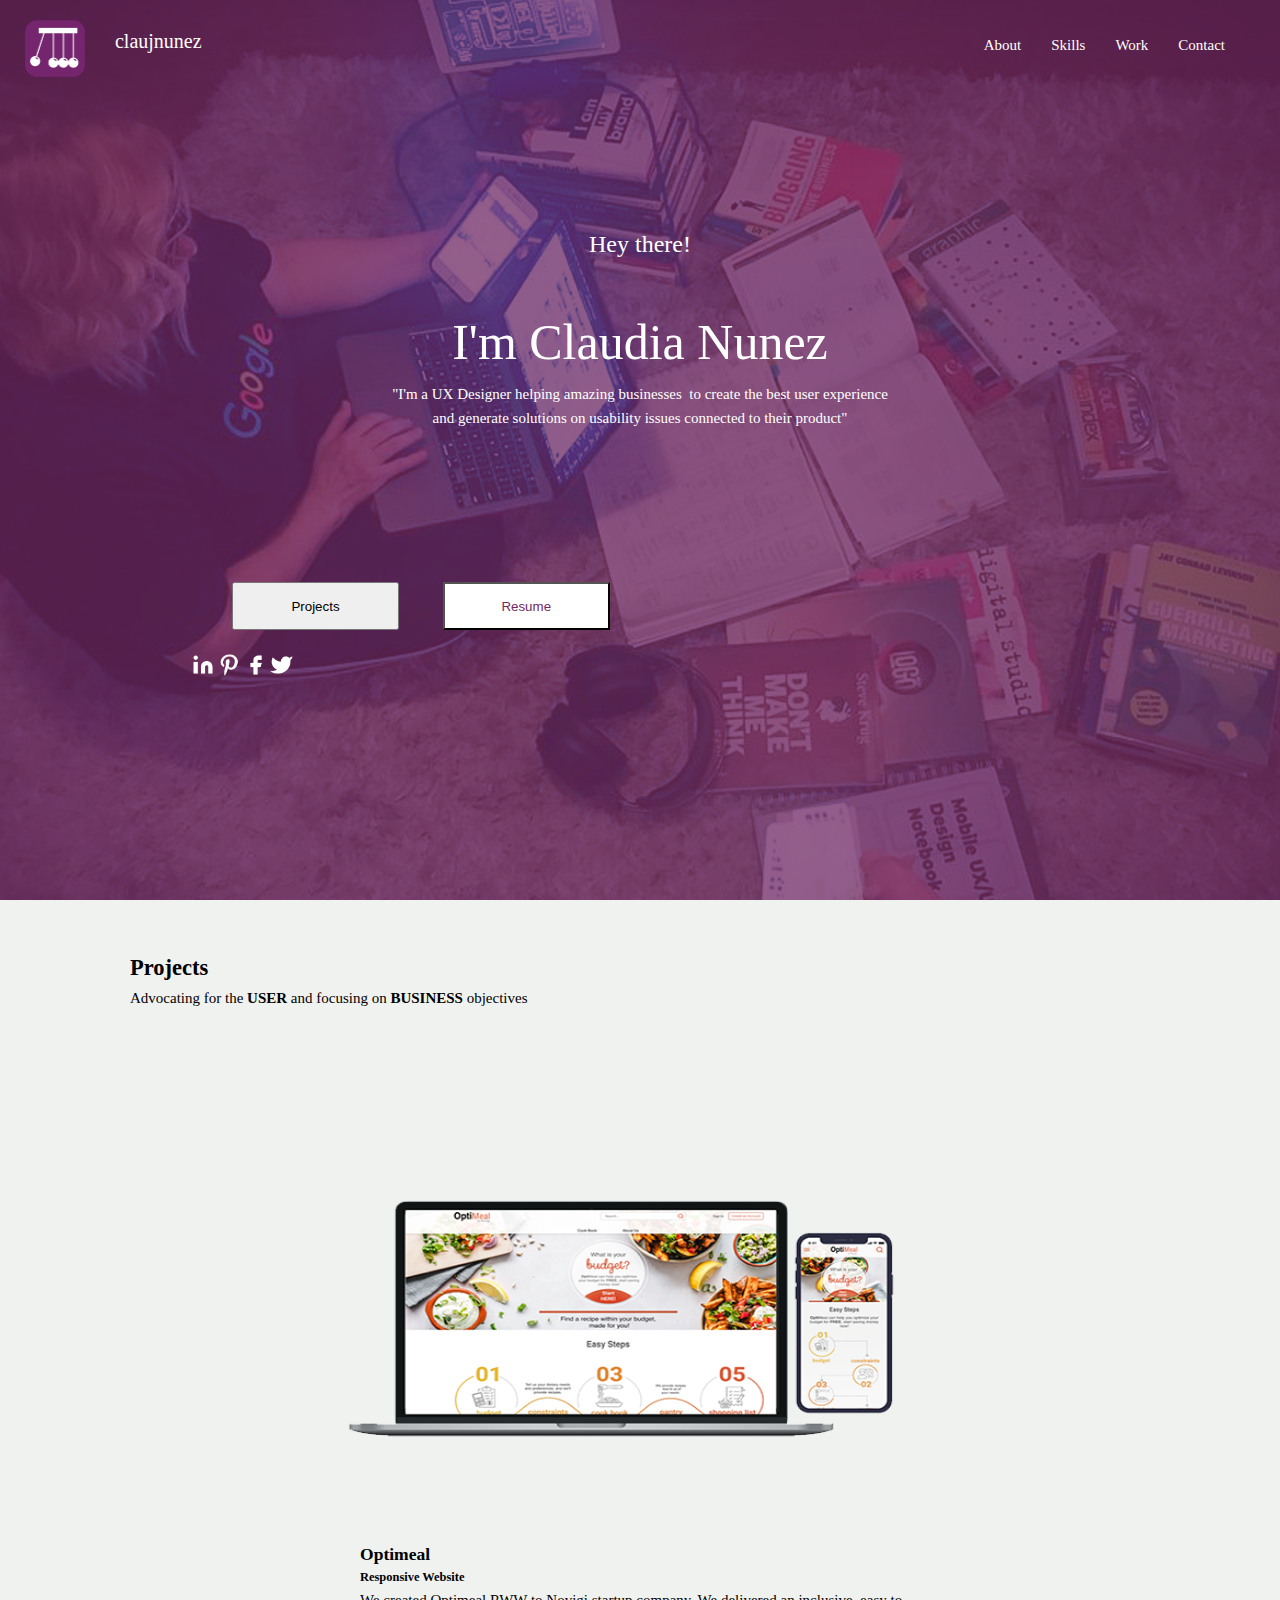
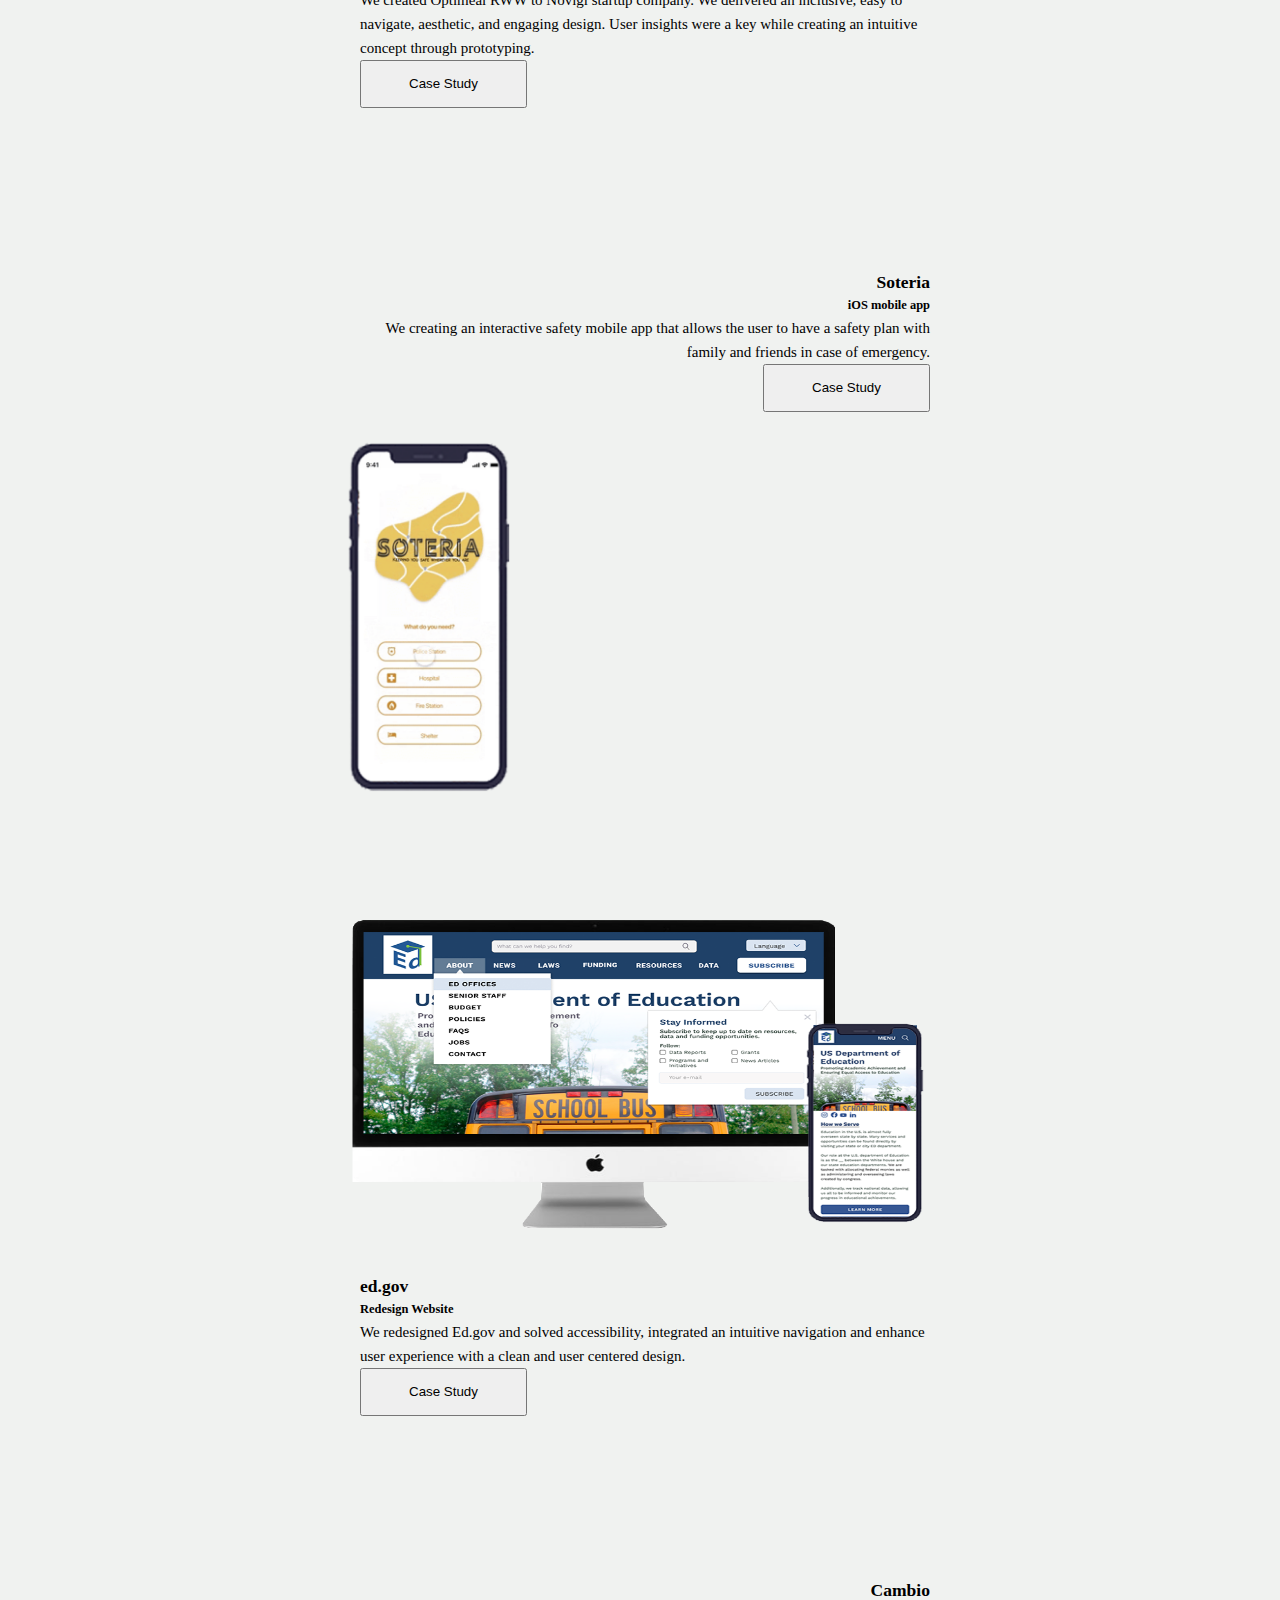
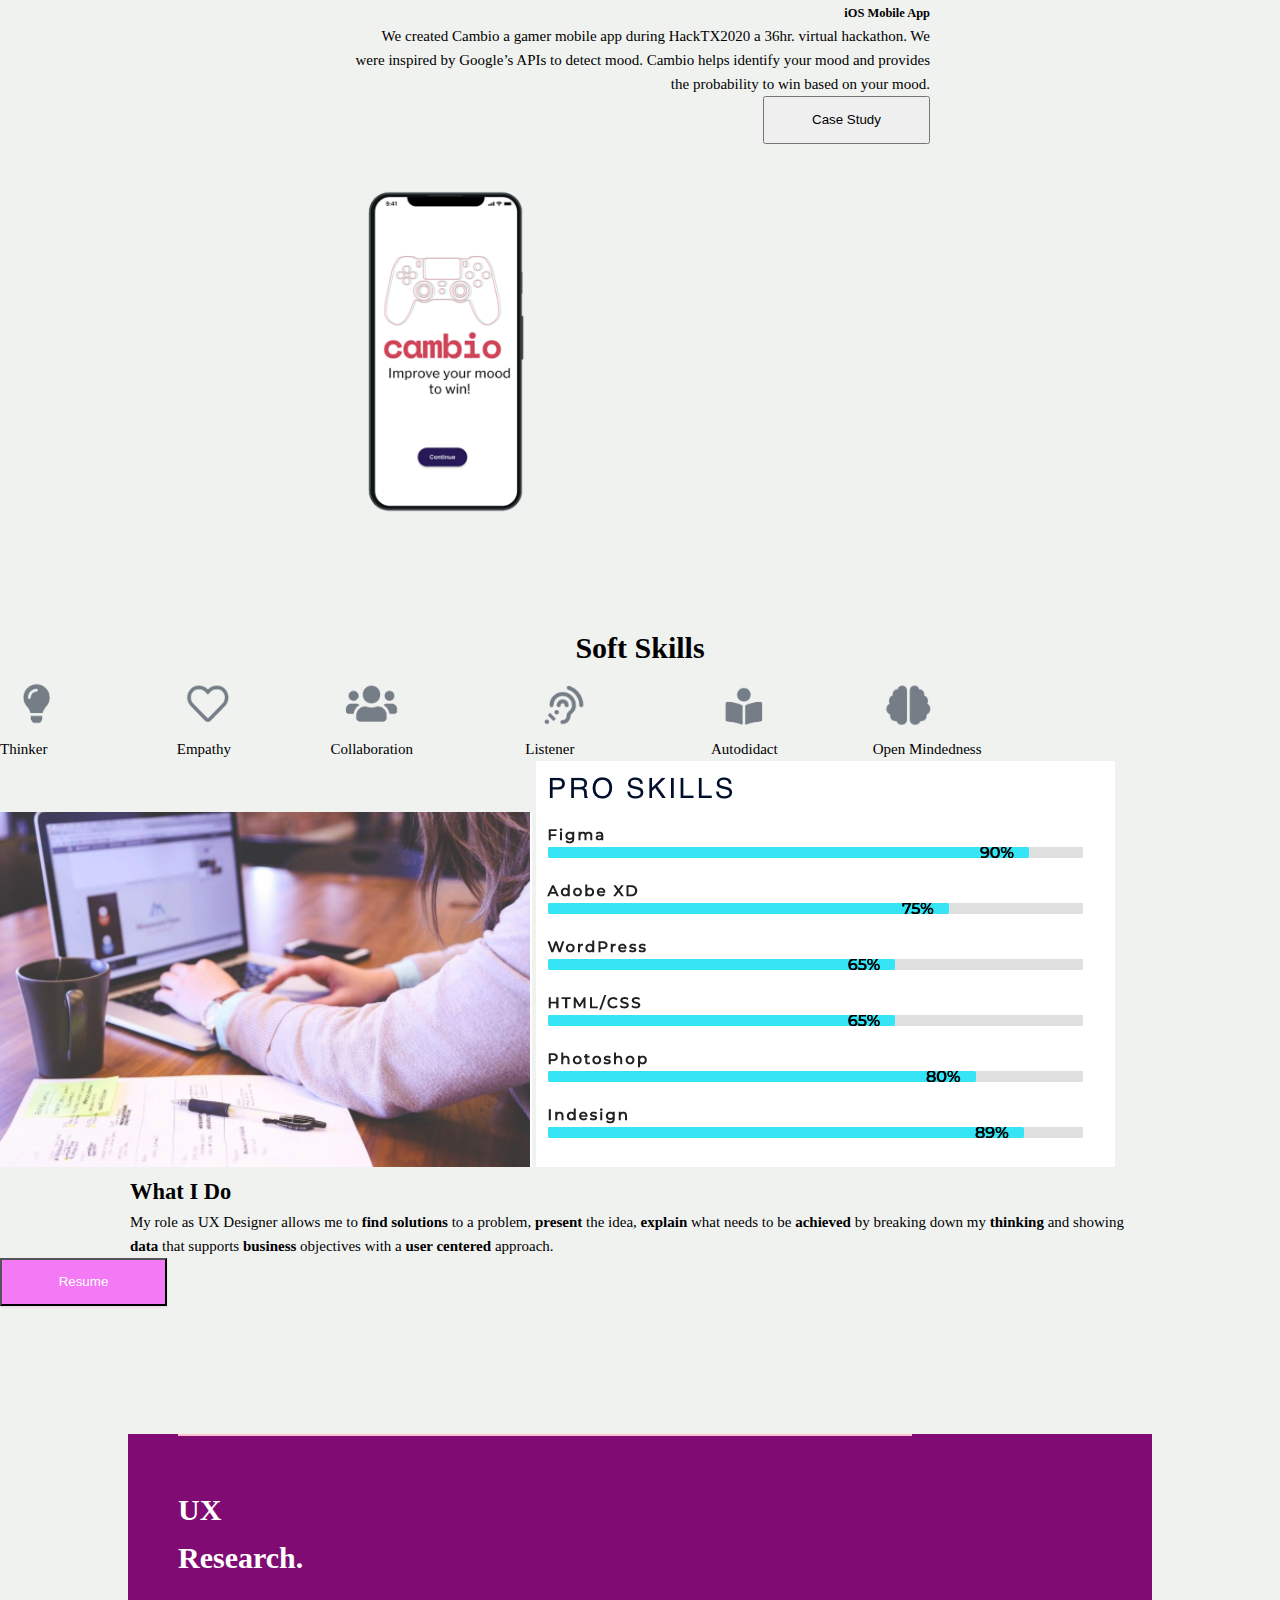
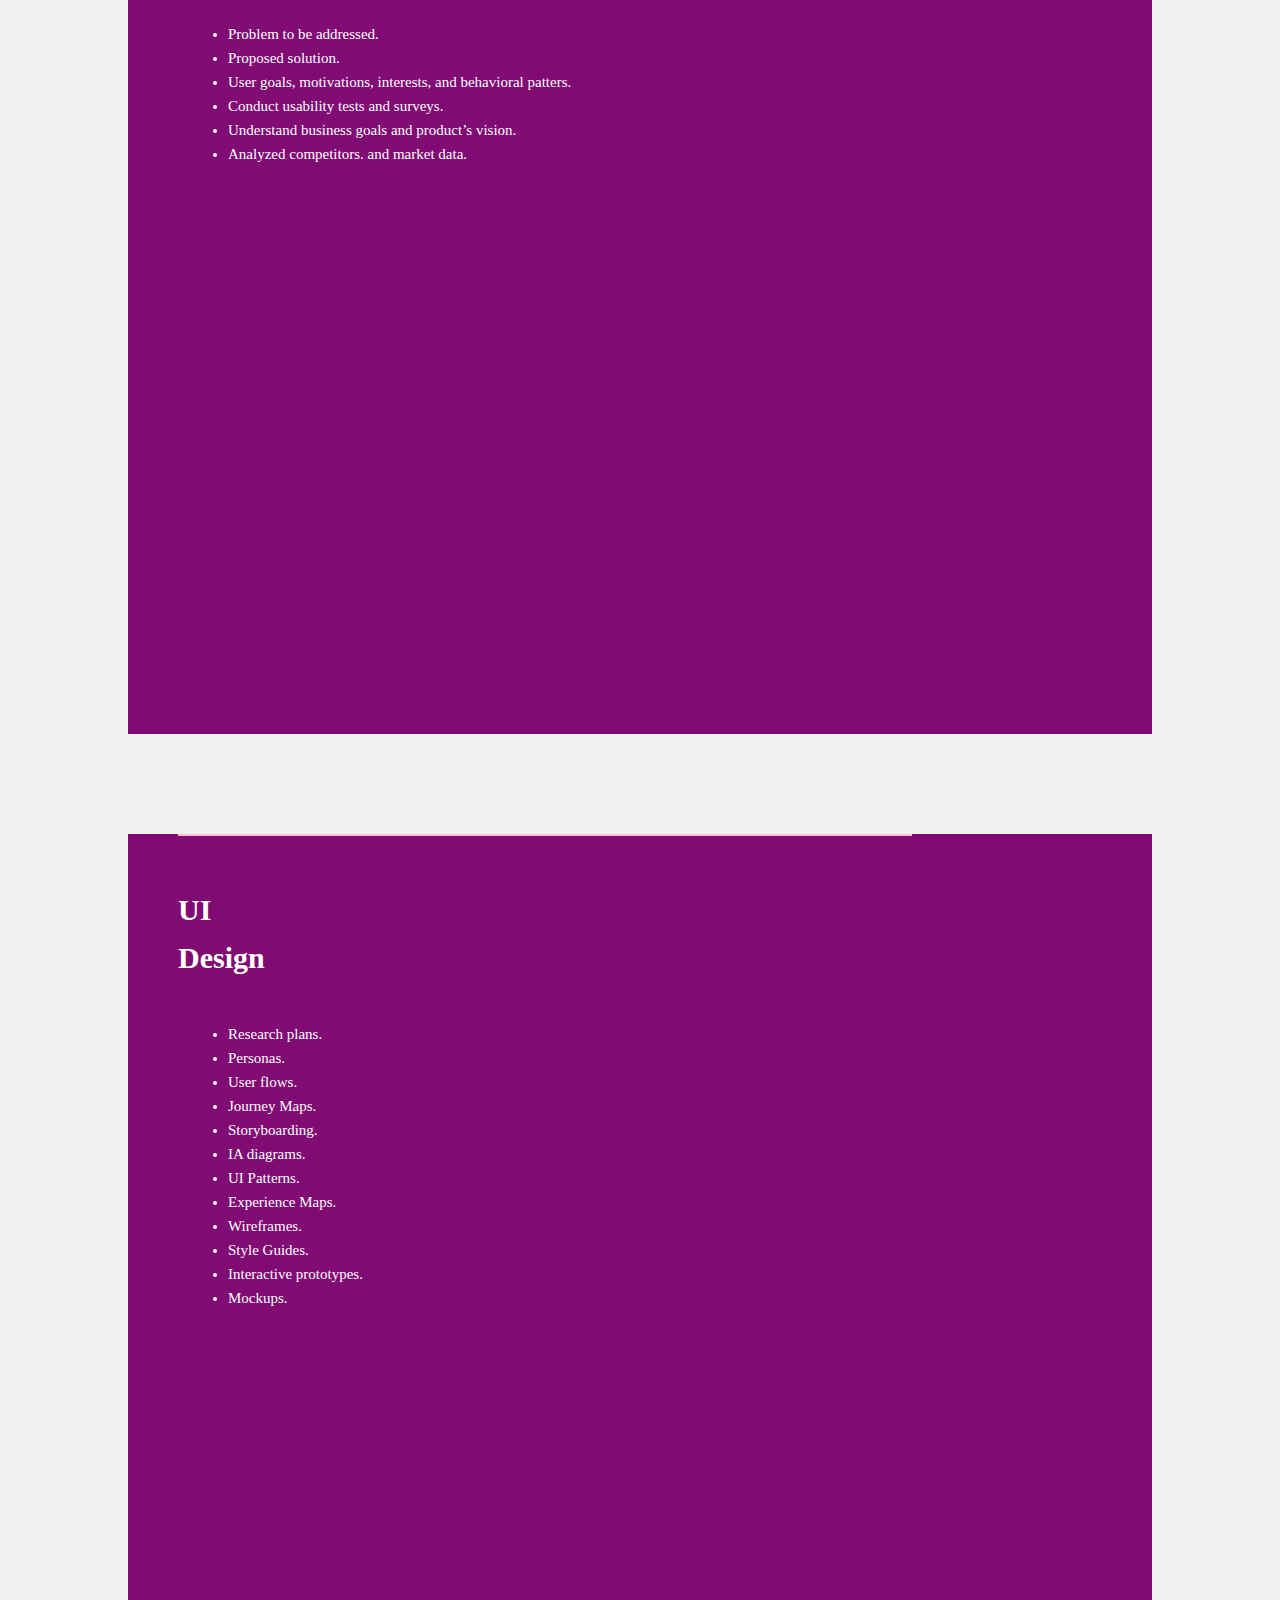
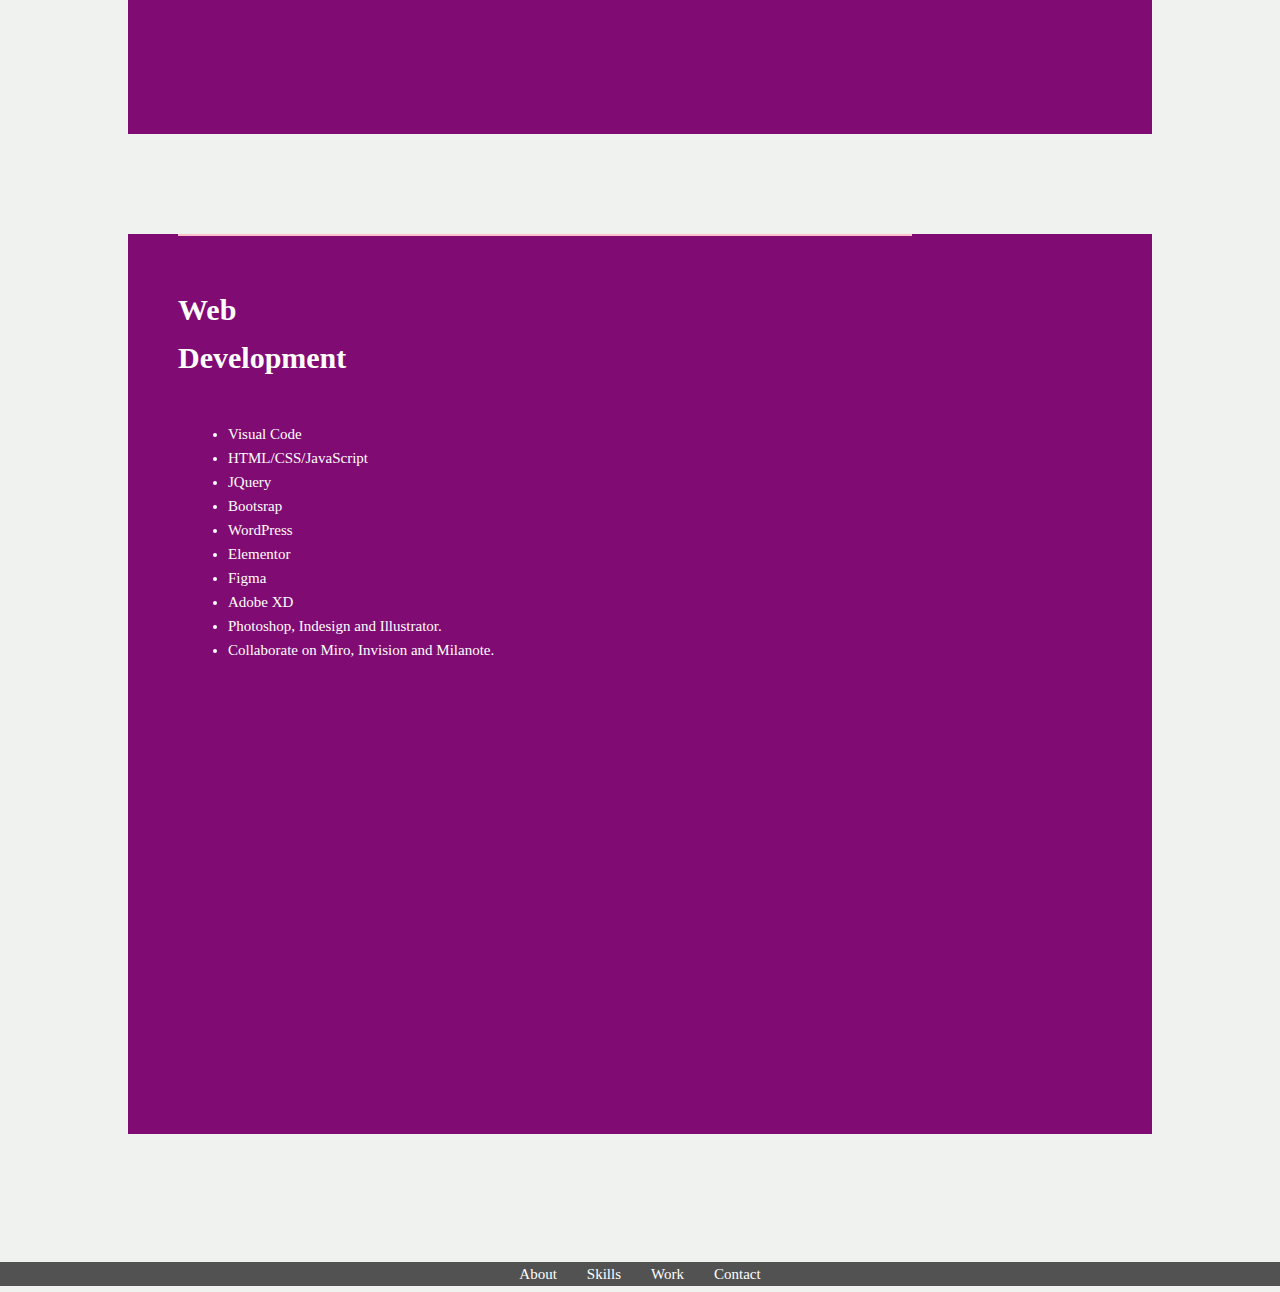
==== commit 8af167d3: "prototype-A Design with shadow boxes, alignment fixed and responsive" ====
--- a/index.html
+++ b/index.html
@@ -10,6 +10,7 @@
     <link rel="stylesheet" type="text/css" href="./css/styles.css" />
 
 </head>
+
 <body>
 <article class="sectionMain">
     <div class="logo-mobile">
@@ -34,13 +35,13 @@
      
     
         <div class="content">
-            <div class="smallHead">Hey there!<br><br></div>
-            <div class="nameTitle">I'm Claudia Nunez</div>
+            <a class="smallHead">Hey there!<br><br></a>
+            <a class="nameTitle">I'm Claudia Nunez</a>
             <p class="description">
                 "I'm a UX Designer helping amazing businesses  to create the best user experience and generate solutions on usability issues connected to their product"
             </p>
         </div>
-
+    
            <div class="buttonsWrapper">
                 <div class="container my-3">
     
@@ -50,19 +51,23 @@
                     </div>
                  
                 </div>
-                <!-- Social Media Icons Bar-->
-                <div class="social-container">
-
-                    <div class="social-item social-linkedin"><img src="./Images/Linkedin white.png" style="width: 35px; "></div>
-                    <div class="social-item social-pinterest"><img src="./Images/Pinterest white.png" style="width: 35px; "></div>
-                    <div class="social-item social-facebook"><img src="./Images/Facebook white.png" style="width: 35px; "></div>
-                    <div class="social-item social-tweeter"><img src="./Images/Tweeter white.png" style="width: 35px; "></div>
-                    
-                </div>
-            </div>
-
-
- <!-- Section 2 starts here  
+
+                <div class="container my-3">
+                    <div class="socialDiv"> 
+                        <div class="col-md-12 text-center"> 
+                            <ul>
+                                <a><img src="./Images/Linkedin white.png" class="iconsSocial"></a>
+                                <a><img src="./Images/Pinterest white.png" class="iconsSocial"></a>
+                                <a><img src="./Images/Facebook white.png" class="iconsSocial"></a>
+                                <a><img src="./Images/Tweeter white.png" class="iconsSocial"></a>
+                            </ul>
+                        </div>
+                    </div> 
+                </div>
+            </div>
+
+
+         <!-- Section 2 starts here  -->
             <div class="container my-3">
                 <div class="projectsSec"> 
                     <div class="col-md-12 text-center"> 
@@ -79,7 +84,7 @@
                         <img src="./Images/OptiMealscreens.png" class="card-imgOdd" alt="...">
                       </div>
                       <div class="col-md-6">
-                        <div class="shadow card-body Odd">
+                        <div class="shadow card-block">
                           <h3 class="card-title">Optimeal</h3>
                           <h5 class="card-title">Responsive Website</h5>
                           <p class="card-text">We created Optimeal RWW to Novigi startup company. We delivered an inclusive, easy to navigate, aesthetic, and engaging design. User insights were a key while creating an intuitive concept through prototyping.</p>
@@ -95,17 +100,17 @@
             <div class="container-fluid">
                 <div class="card mb-5" style="max-width: 50%;">
                     <div class="row no-gutters">
-                        <div class="col-md-8">
-                            <div class="shadow card-body">
+                        <div class="textCard">
+                            <div class="shadow card-body" id="soteriaCard">
                               <h3 class="card-title">Soteria</h3>
                               <h5 class="card-title">iOS mobile app</h5>
                               <p class="card-text">We creating an interactive safety mobile app that allows the user to have a safety plan with family and friends in case of emergency.</p>
-                              <div class="col-md-12 text-right">
-                                <button type="button" class="btn btn-outline-secondary">Case Study</button>
+                                <div class="col-md-12 text-right">
+                                    <button type="button" class="btn btn-outline-secondary">Case Study</button>
+                                </div>
                             </div>
-                            </div>
-                          </div>    
-                      <div class="col-md-4">
+                         </div>    
+                      <div class="picCard">
                         <img src="./Images/SatoriaScreen.png" class="card-img" alt="...">
                       </div>
                     </div>
@@ -119,7 +124,7 @@
                         <img src="./Images/EdgovMobileDesktop.png" class="card-imgOdd" alt="...">
                       </div>
                       <div class="col-md-6">
-                        <div class="shadow card-body Odd">
+                        <div class="shadow card-block">
                           <h3 class="card-title">ed.gov</h3>
                           <h5 class="card-title">Redesign Website</h5>
                           <p class="card-text">We redesigned Ed.gov and solved accessibility, integrated an intuitive navigation and enhance user experience with a clean and user centered design.</p>
@@ -135,8 +140,8 @@
             <div class="container-fluid">
                 <div class="card mb-3" style="max-width: 50%;">
                     <div class="row no-gutters">
-                        <div class="col-md-8">
-                            <div class="shadow card-body">
+                        <div class="textCard2">
+                            <div class="shadow card-body" id="cambioCard">
                               <h3 class="card-title">Cambio</h3>
                               <h5 class="card-title">iOS Mobile App</h5>
                               <p class="card-text">We created Cambio a gamer mobile app during HackTX2020 a 36hr. virtual hackathon. We were inspired by Google’s APIs to detect mood. Cambio helps identify your mood and provides the probability to win based on your mood.</p>
@@ -145,80 +150,14 @@
                             </div>
                             </div>
                           </div>    
-                      <div class="col-md-4">
-                        <img src="./Images/CabmioIOSApp.png" class="card-img" alt="...">
-                      </div>
-                    </div>
-                </div>
-            </div>
--->
-
-
-<!-- Flexbox Area  -->
-        <div class="container">
-            <div class="projectsSec"> 
-                <div class="col-md-12 text-center"> 
-                    <h2>Projects</h2>
-                    <p>Advocating for the <strong>USER</strong> and focusing on <strong>BUSINESS</strong>  objectives</p>
-                </div>
-            </div> 
-        </div>
-
-        <div class="projects-container">
-
-            <div class="shadow projects-row">
-                <div class="projects-item projects-optimeal"><img src="./Images/OptiMealscreens.png" style="width: 100% "></div>
-                <div class="projects-item projects-optimeal-text">
-                    <h3 class="card-title">Optimeal</h3>
-                            <h5 class="card-title">Responsive Website</h5>
-                            <p class="card-text">We created Optimeal RWW to Novigi startup company. We delivered an inclusive, easy to navigate, aesthetic, and engaging design. User insights were a key while creating an intuitive concept through prototyping.</p>
-                                <div class="col-md-12 text-left">
-                                    <button type="button" class="btn btn-outline-secondary">Case Study</button>
-                                </div>
-                </div>
-            </div>
-            <div class="shadow projects-row">
-               
-                <div class="projects-item projects-edgov-text">
-                    <h3 class="card-title text-right">ed.gov</h3>
-                        <h5 class="card-title text-right">Redesign Website</h5>
-                        <p class="card-text text-right">We redesigned Ed.gov and solved accessibility, integrated an intuitive navigation and enhance user experience with a clean and user centered design.</p>
-                        <div class="col-md-12 text-right">
-                            <button type="button" class="btn btn-outline-secondary">Case Study</button>
-                        </div>
-                </div>
-                <div class="projects-item projects-edgov"><img src="./Images/EdgovMobileDesktop.png" style="width: 100%"></div>
-            </div>
-            <div class="shadow projects-row">
-                <div class="projects-item projects-satoria"><img src="./Images/SatoriaScreen.png" style="width: 35% "></div>
-                <div class="projects-item projects-satoria-text">
-                    <h3 class="card-title">Soteria</h3>
-                        <h5 class="card-title">iOS mobile app</h5>
-                        <p class="card-text">We creating an interactive safety mobile app that allows the user to have a safety plan with family and friends in case of emergency.</p>
-                        <div class="col-md-12 text-left">
-                            <button type="button" class="btn btn-outline-secondary">Case Study</button>
-                        </div>
-
-                </div>
-            </div>
-            <div class="shadow projects-row">
-                
-                <div class="projects-item projects-cambio-text">
-                    <h3 class="card-title text-right">Cambio</h3>
-                        <h5 class="card-title text-right">iOS Mobile App</h5>
-                        <p class="card-text texr text-right">We created Cambio a gamer mobile app during HackTX2020 a 36hr. virtual hackathon. We were inspired by Google’s APIs to detect mood. Cambio helps identify your mood and provides the probability to win based on your mood.</p>
-                        <div class="col-md-12 text-right">
-                            <button type="button" class="btn btn-outline-secondary">Case Study</button>
-                        </div>
-
-                </div>
-                <div class="projects-item projects-cambio"><img src="./Images/CabmioIOSApp.png" style="width: 38%"></div>
-
-            </div>
-        </div>
-
-
-<!-- Section 3 starts here -->
+                      <div class="picCard2">
+                        <img src="./Images/CabmioIOSApp.png" class="card-img" alt="..." id="picCard2">
+                      </div>
+                    </div>
+                </div>
+            </div>
+
+    <!-- Section 3 starts here -->
     <section class="softSkills">
         <div class="container-fluid">
             <h1>Soft Skills</h1>
--- a/css/styles.css
+++ b/css/styles.css
@@ -13,7 +13,7 @@
 }
 
 body{
-    /* background-color: #f0f2f0; */
+    background-color: #f0f2f0;
     height:auto;
     width:100%;
     margin: 0px;
@@ -47,7 +47,10 @@
     background-repeat: no-repeat;
     background-size: cover;
 }
-
+/* .navHeader {
+    float: right;
+    color: white;
+} */
 
 /* Navigation */
 .navbar {
@@ -187,134 +190,24 @@
      margin-right: 40px;
  }
  
-/* vvvvvvvv  Social Icons vvvvvvvvvvv */
-.social-container {
-    display: flex;
-    justify-content: center;
-    align-items: center;
-}
-
-.social-item {
-    padding: 10px;
-    margin: 10px;  
-}
-
-.social-linkedin {
-    min-height: 25px;
-}
-
-.social-pinterest {
-    min-height: 25px;
-}
-
-.social-facebook {   
-    min-height: 25px;
-}
-
-.social-tweeter {   
-    min-height: 25px;
-}
-
-/* ^^^^^^^^^^^^^^^^^^^^^^^^^^^^^^^^^^^^^^^^^ */
-
-
-
-/*  vvvvvvvvvvvv Projects Area  vvvvvvvvvv */
-
-.projects-container {
-    display: flex;
-    flex-direction: column;
-    justify-content: space-around;
-    align-items: center;
-    /* align-content: center; */
-    background-color: #fff;
-}
-
-.projects-row {
-    display: flex;
-
-    align-items: center;
-    align-content: center;
-    justify-content: center;
-    margin: 30px;
-    width: 88%;
-    height: 100%;
-    background-color: #fafafa;
-}
-
-.projects-item {
-    /* margin: 0 auto; */
-    /* background-color: seagreen; */
-    
-}
-
-.projects-optimeal {
-    width: 40%;
-    margin: 0;
-    /* background-color: #91618e; */
-    min-height: 250px;
-}
-
-.projects-optimeal-text {
-    width: 60%;
-    height: 100%;
-    padding: 15px;
-    /* background-color: #F47AF5; */
-    /* color: white; */
-}
-
-.projects-edgov {
-    width: 40%;
-    min-height: 250px;
-}
-
-.projects-edgov-text {
-    width: 60%;
-    height: 100%;
-    margin: 0;
-    padding: 15px;
-    /* background-color: #F47AF5; */
-    /* color: white; */
-}
-
-.projects-satoria {
-    padding: 10 0 10 150;  
-    width: 40%; 
-    min-height: 250px;
-}
-
-.projects-satoria-text {
-    width: 60%;
-    height: 100%;
-    margin: 0;
-    padding: 15px;
-    /* background-color: #F47AF5; */
-    /* color: white; */
-}
-
-.projects-cambio {
-    padding: 10 0 10 150;
-    width: 40%;   
-    min-height: 250px;
-}
-
-.projects-cambio-text {
-    width: 60%;
-    height: 100%;
-    margin: 0;
-    padding: 15px;
-    /* background-color: #F47AF5; */
-    /* color: white; */
-}
-
-/* ^^^^^^^^^^^^^^^^^^^^^^^^^^^^^^^^^^^^^^^^^^ */
-
-
+ .socialDiv {
+     position: absolute;
+     top: 150%;
+     left: 0%;
+     right: 0%;
+     color: white;
+     width: 100%;
+ }
+ 
+.iconsSocial {
+     /* margin-right: 20px; */
+     width: 2.5%;
+ }
 
 /* Prejects Sections */
 .projectsSec {
     margin-top: 50px;
-    margin-bottom: 50px;
+    margin-bottom: 150px;
 }
 
 .float-container {
@@ -341,7 +234,6 @@
     margin-bottom: 100px; /* Added */
 }
 
-
 .card-img {
     /* background-color: greenyellow; */
     background-color: #f0f2f0;
@@ -357,10 +249,10 @@
     text-align: right;
 }
 
-.Odd {
+.card-block {
     background-color: #f0f2f0;
     padding: 30 30 30 30;
-    margin-left: 100px;
+    margin-left: 10px;
     padding-bottom: 30px;
     text-align: left;
 }
@@ -371,9 +263,8 @@
     max-height: 350px;    
 }
 
-/*  Soft Skills Icons Section */
 .container-fluid, .col-md-8, .col-md-4, .col-md-6 {
-    /* background-color: #f0f2f0; */
+    background-color: #f0f2f0;
     
 }
 
@@ -441,7 +332,7 @@
     list-style-position: outside;
 }
 
-/* vvvvvvvvvvvvv Footer Section vvvvvvvvvvvv */
+/* Footer */
 .page-footer ul {
     display: flex;
     justify-content: center;
@@ -588,9 +479,42 @@
 
    .card-body {
         display: block;
-        float: right;
+        float: left;
         width: 100%;
         /* background-color: red; */
+    }
+
+    .card-img {
+        position: relative;
+        justify-content: center;
+        padding: 0 30px 0 30px;
+        top: -100%;
+        /* background-color: purple; */
+    }
+
+    .textCard2 {
+        margin: 0 auto;
+        background-color: black;
+    }
+
+    #soteriaCard {
+        position: relative;
+        top: 100%;
+        /* background-color: lime; */
+    }
+
+    #picCard2 {
+        position: relative;
+        justify-content: center;
+        padding: 0 30px 0 30px;
+        top: -121%;
+        /* background-color: purple; */
+    }
+
+    #cambioCard {
+        position: relative;
+        top: 80%;
+        /* background-color: lime; */
     }
 
    .card-body.Odd {
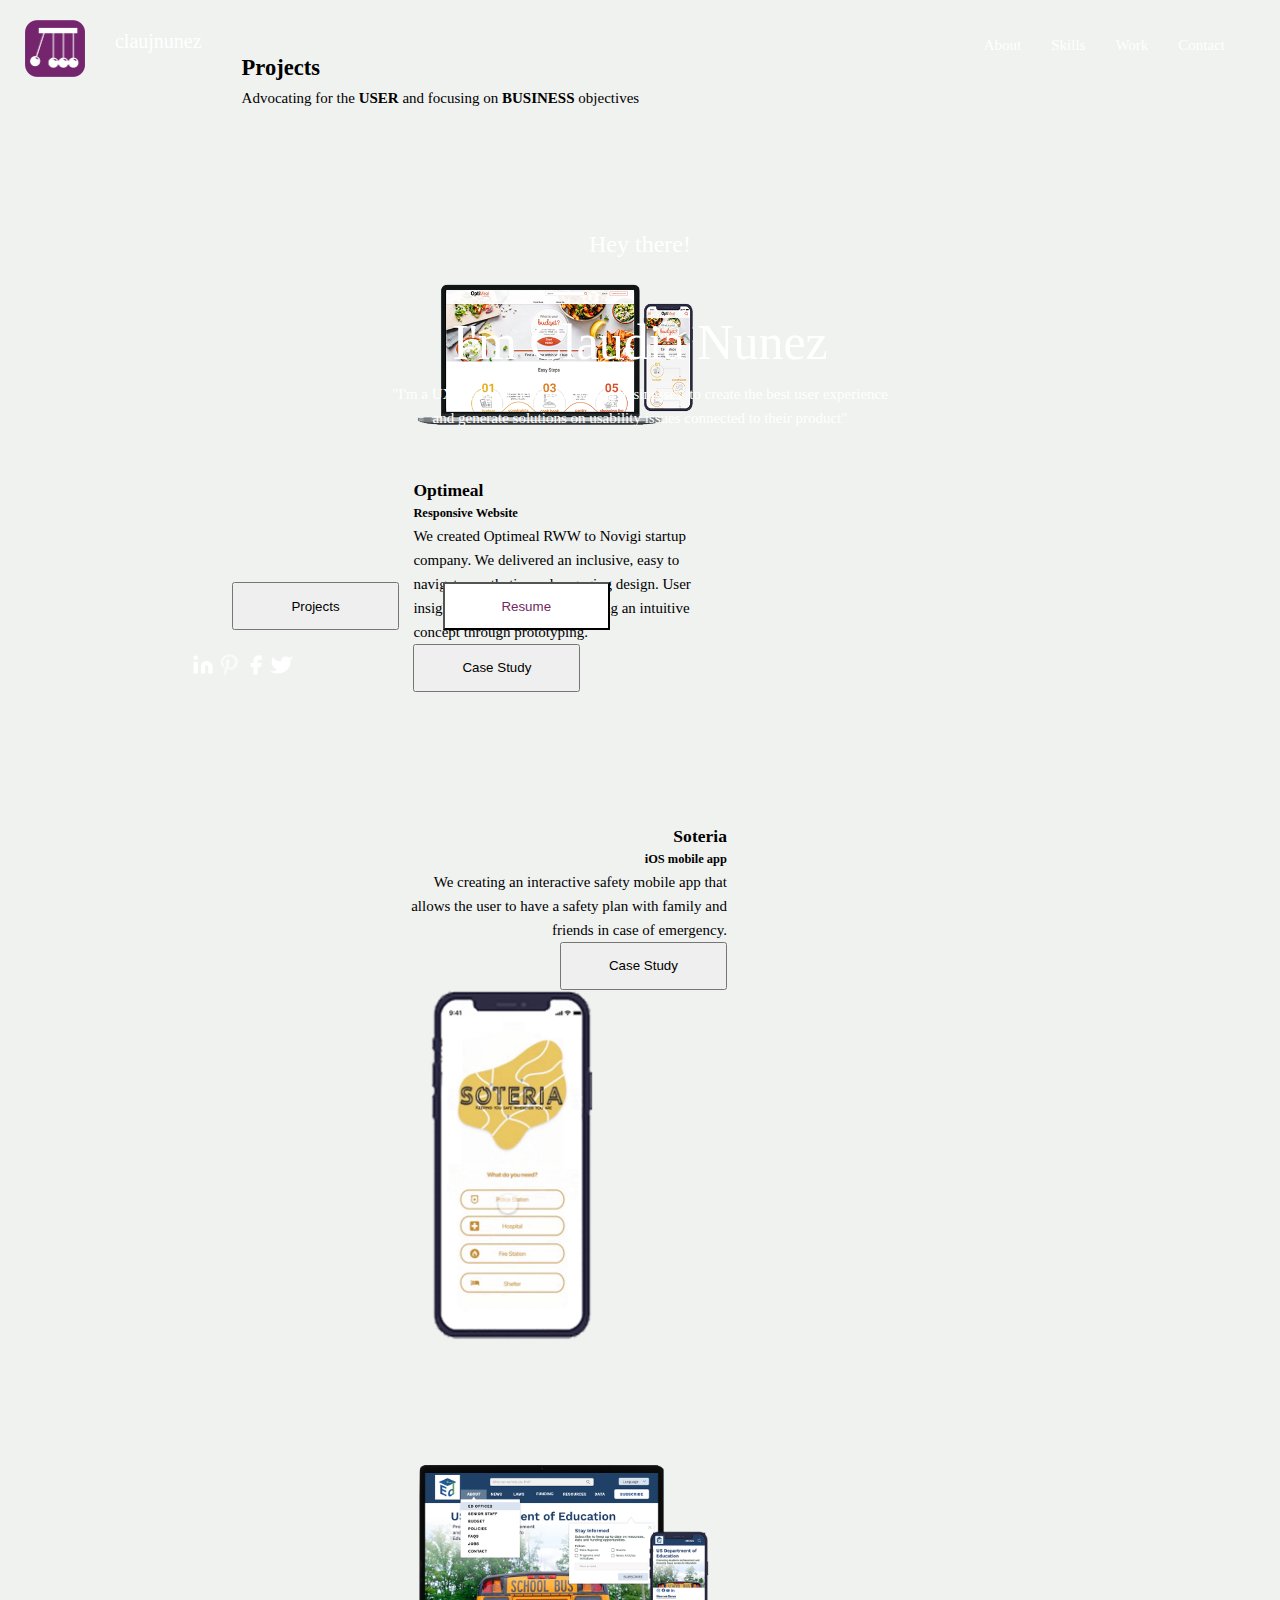
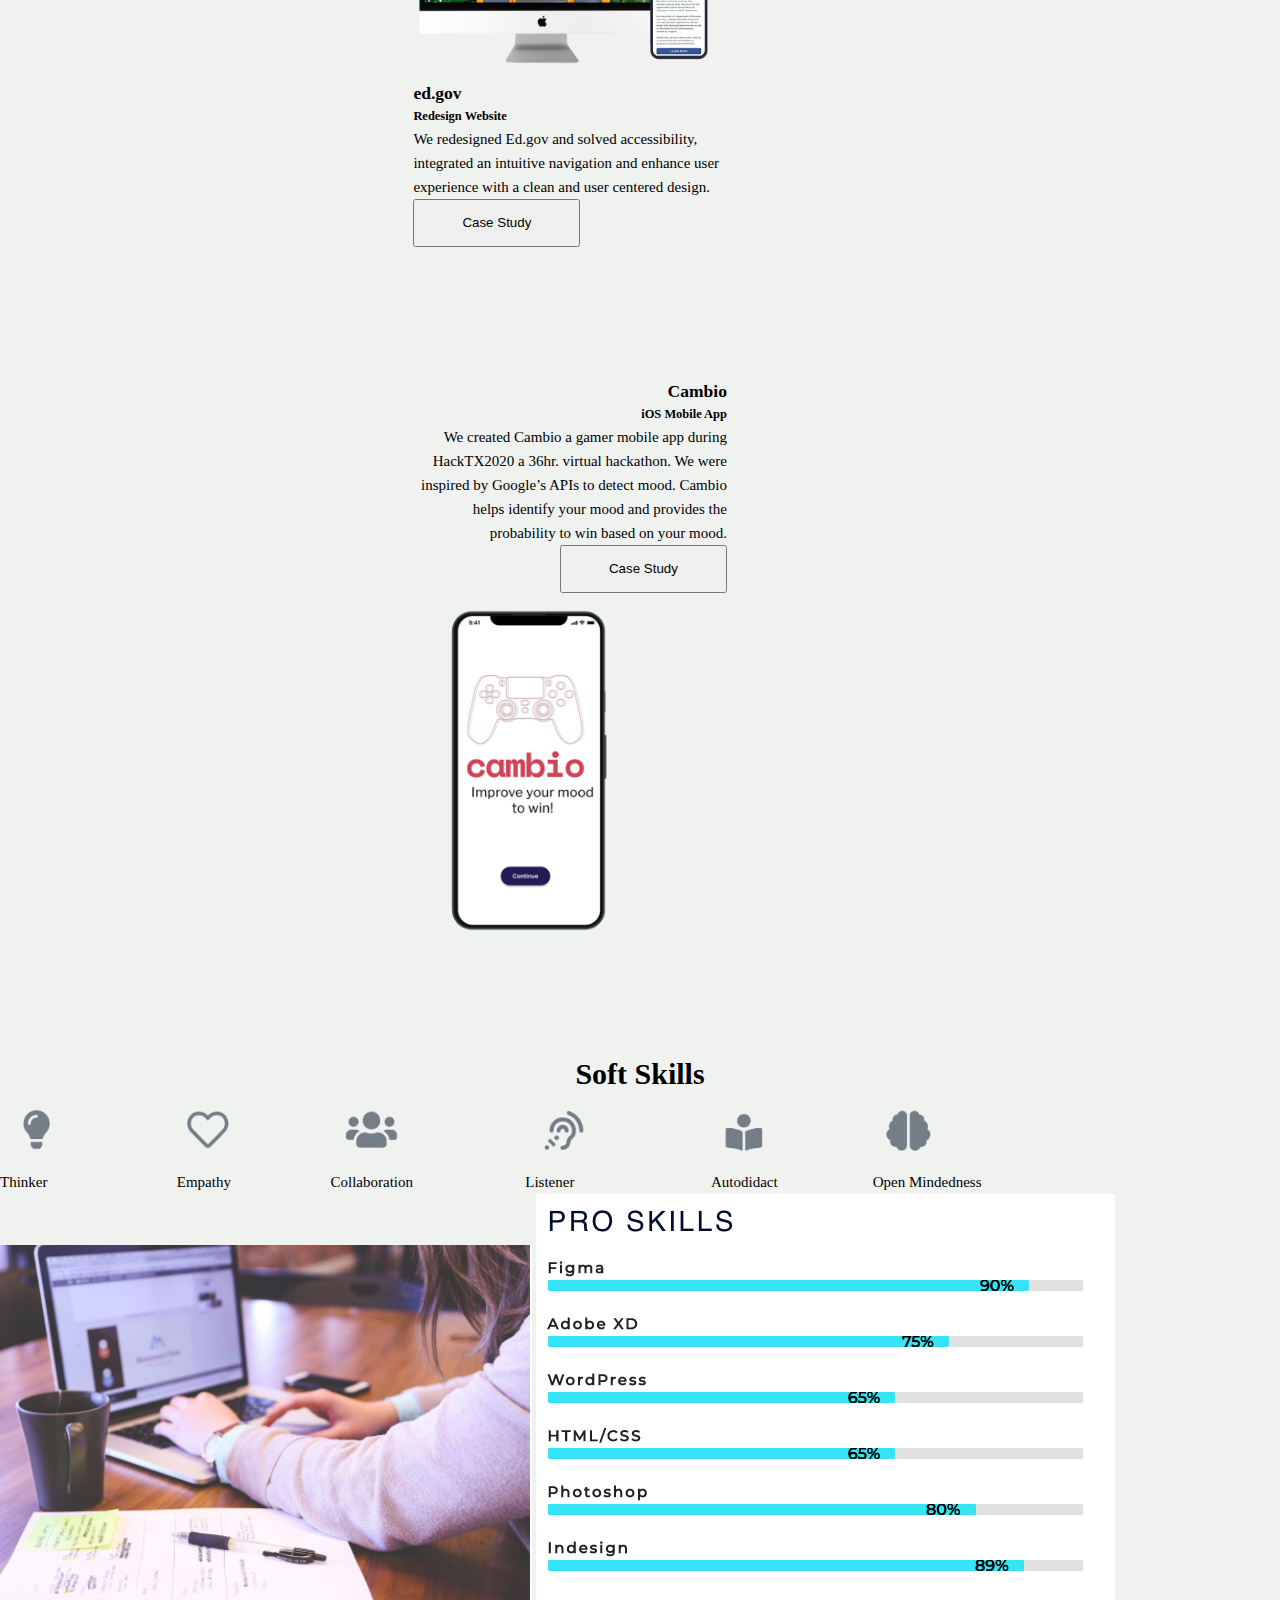
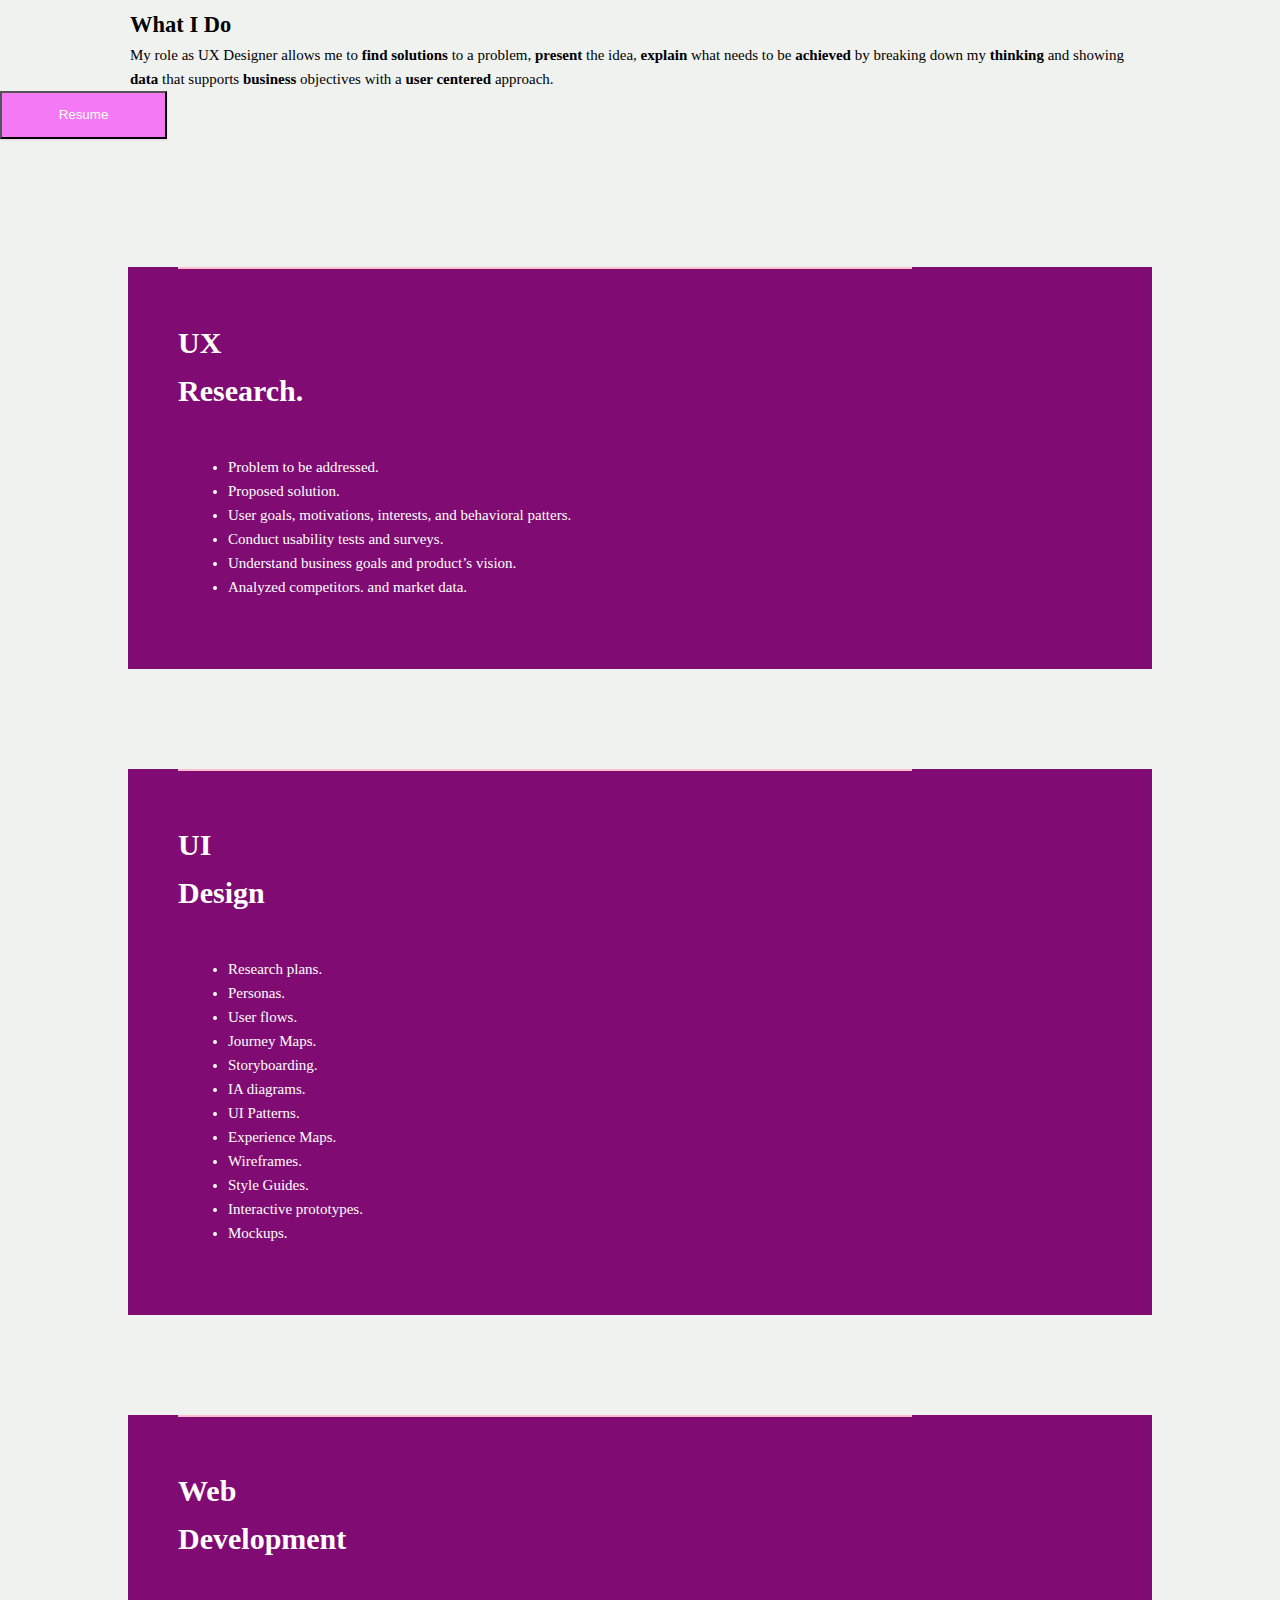
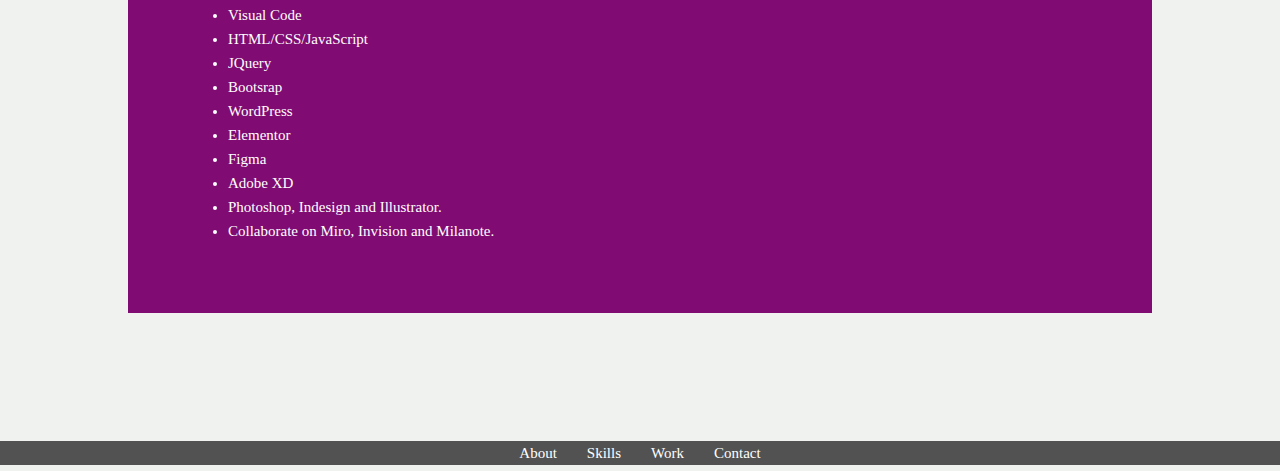
==== commit f5a97a5f: "added google analytics and hotjar" ====
--- a/index.html
+++ b/index.html
@@ -1,304 +1,422 @@
-<html>
-
-<head>
-    <meta charset="UTF-8">
-    <meta name="viewport" content="width=device-width,initial-scale=1,maximum-scale=1,user-scalable=no">
-    <meta http-equiv="X-UA-Compatible" content="IE=edge,chrome=1">
-    <meta name="HandheldFriendly" content="true">
-    <title>claujnunez</title>
-    <link rel="stylesheet" href="https://cdn.jsdelivr.net/npm/bootstrap@4.5.3/dist/css/bootstrap.min.css" integrity="sha384-TX8t27EcRE3e/ihU7zmQxVncDAy5uIKz4rEkgIXeMed4M0jlfIDPvg6uqKI2xXr2" crossorigin="anonymous">
-    <link rel="stylesheet" type="text/css" href="./css/styles.css" />
-
-</head>
-
-<body>
-<article class="sectionMain">
-    <div class="logo-mobile">
-        <img class="logo-img" src="Images/Logo_Newton.png" width= "50px" height="50px" ALT="align box" ALIGN=CENTER>
-        <a class="name">claujnunez</a>
-    </div>
-       <div class="navbar">
-           
-            <div class="container flex">
-                <nav>  
-                    <ul>   
-                        <li><a href="#">About</a></li>
-                        <li><a href="#">Skills</a></li>
-                        <li><a href="#">Work</a></li>
-                        <li><a href="#">Contact</a></li>                 
-                    </ul>
-                </nav>
-           </div>
-        </div> 
-    
-    <div class="bgImage"></div>
-     
-    
+<!DOCTYPE html>
+<html lang="en">
+  <html>
+    <head>
+      <!-- Hotjar Tracking Code for https://claujnunez.github.io/UX_UI_HW_18/ -->
+      <script>
+        (function (h, o, t, j, a, r) {
+          h.hj =
+            h.hj ||
+            function () {
+              (h.hj.q = h.hj.q || []).push(arguments);
+            };
+          h._hjSettings = { hjid: 2140552, hjsv: 6 };
+          a = o.getElementsByTagName("head")[0];
+          r = o.createElement("script");
+          r.async = 1;
+          r.src = t + h._hjSettings.hjid + j + h._hjSettings.hjsv;
+          a.appendChild(r);
+        })(window, document, "https://static.hotjar.com/c/hotjar-", ".js?sv=");
+      </script>
+      <!-- Global site tag (gtag.js) - Google Analytics -->
+      <script
+        async
+        src="https://www.googletagmanager.com/gtag/js?id=G-8TT2SYESQW"
+      ></script>
+      <script>
+        window.dataLayer = window.dataLayer || [];
+        function gtag() {
+          dataLayer.push(arguments);
+        }
+        gtag("js", new Date());
+
+        gtag("config", "G-8TT2SYESQW");
+      </script>
+      <meta charset="UTF-8" />
+      <meta name="viewport" content="width=device-width,initial-scale=1.0" />
+      <meta http-equiv="X-UA-Compatible" content="IE=edge,chrome=1" />
+      <meta name="HandheldFriendly" content="true" />
+      <title>claujnunez</title>
+      <link
+        rel="stylesheet"
+        href="https://cdn.jsdelivr.net/npm/bootstrap@4.5.3/dist/css/bootstrap.min.css"
+        integrity="sha384-TX8t27EcRE3e/ihU7zmQxVncDAy5uIKz4rEkgIXeMed4M0jlfIDPvg6uqKI2xXr2"
+        crossorigin="anonymous"
+      />
+      <link rel="stylesheet" type="text/css" href="./css/styles.css" />
+    </head>
+
+    <body>
+      <article class="sectionMain">
+        <div class="logo-mobile">
+          <img
+            class="logo-img"
+            src="Images/Logo_Newton.png"
+            width="50px"
+            height="50px"
+            alt="align box"
+          />
+          <a class="name">claujnunez</a>
+        </div>
+        <div class="navbar">
+          <div class="container flex">
+            <nav>
+              <ul>
+                <li><a href="#">About</a></li>
+                <li><a href="#">Skills</a></li>
+                <li><a href="#">Work</a></li>
+                <li><a href="#">Contact</a></li>
+              </ul>
+            </nav>
+          </div>
+        </div>
+
+        <div class="bgImage"></div>
+
         <div class="content">
-            <a class="smallHead">Hey there!<br><br></a>
-            <a class="nameTitle">I'm Claudia Nunez</a>
-            <p class="description">
-                "I'm a UX Designer helping amazing businesses  to create the best user experience and generate solutions on usability issues connected to their product"
-            </p>
+          <a class="smallHead">Hey there!<br /><br /></a>
+          <a class="nameTitle">I'm Claudia Nunez</a>
+          <p class="description">
+            "I'm a UX Designer helping amazing businesses  to create the best
+            user experience and generate solutions on usability issues connected
+            to their product"
+          </p>
         </div>
-    
-           <div class="buttonsWrapper">
-                <div class="container my-3">
-    
-                    <div class="col-md-12 text-center">
-                        <button type="button" class="btn btn-outline-secondary btn-outline-light">Projects</button>
-                        <button type="button" class="btn btn-primary btn-outline-light">Resume</button>
-                    </div>
-                 
-                </div>
-
-                <div class="container my-3">
-                    <div class="socialDiv"> 
-                        <div class="col-md-12 text-center"> 
-                            <ul>
-                                <a><img src="./Images/Linkedin white.png" class="iconsSocial"></a>
-                                <a><img src="./Images/Pinterest white.png" class="iconsSocial"></a>
-                                <a><img src="./Images/Facebook white.png" class="iconsSocial"></a>
-                                <a><img src="./Images/Tweeter white.png" class="iconsSocial"></a>
-                            </ul>
-                        </div>
-                    </div> 
-                </div>
-            </div>
-
-
-         <!-- Section 2 starts here  -->
-            <div class="container my-3">
-                <div class="projectsSec"> 
-                    <div class="col-md-12 text-center"> 
-                        <h2>Projects</h2>
-                        <p>Advocating for the <strong>USER</strong> and focusing on <strong>BUSINESS</strong>  objectives</p>
-                    </div>
-                </div> 
-            </div>
-
-            <div class="container-fluid">
-                <div class="card mb-5" style="max-width: 50%;">
-                    <div class="row no-gutters">
-                      <div class="col-md-6">
-                        <img src="./Images/OptiMealscreens.png" class="card-imgOdd" alt="...">
-                      </div>
-                      <div class="col-md-6">
-                        <div class="shadow card-block">
-                          <h3 class="card-title">Optimeal</h3>
-                          <h5 class="card-title">Responsive Website</h5>
-                          <p class="card-text">We created Optimeal RWW to Novigi startup company. We delivered an inclusive, easy to navigate, aesthetic, and engaging design. User insights were a key while creating an intuitive concept through prototyping.</p>
-                            <div class="col-md-12 text-left">
-                                <button type="button" class="btn btn-outline-secondary">Case Study</button>
-                            </div>
-                        </div>
-                      </div>
+
+        <div class="buttonsWrapper">
+          <div class="container my-3">
+            <div class="col-md-12 text-center">
+              <button
+                type="button"
+                class="btn btn-outline-secondary btn-outline-light"
+              >
+                Projects
+              </button>
+              <button type="button" class="btn btn-primary btn-outline-light">
+                Resume
+              </button>
+            </div>
+          </div>
+
+          <div class="container my-3">
+            <div class="socialDiv">
+              <div class="col-md-12 text-center">
+                <ul>
+                  <a
+                    ><img src="./Images/Linkedin white.png" class="iconsSocial"
+                  /></a>
+                  <a
+                    ><img
+                      src="./Images/Pinterest white.png"
+                      class="iconsSocial"
+                  /></a>
+                  <a
+                    ><img src="./Images/Facebook white.png" class="iconsSocial"
+                  /></a>
+                  <a
+                    ><img src="./Images/Tweeter white.png" class="iconsSocial"
+                  /></a>
+                </ul>
+              </div>
+            </div>
+          </div>
+        </div>
+
+        <!-- Section 2 Projects starts here  -->
+        <div class="container my-3">
+          <div class="projectsSec">
+            <div class="col-md-12 text-center">
+              <h2>Projects</h2>
+              <p>
+                Advocating for the <strong>USER</strong> and focusing on
+                <strong>BUSINESS</strong> objectives
+              </p>
+            </div>
+          </div>
+
+          <div class="container-fluid">
+            <div class="card mb-5" style="max-width: 50%">
+              <div class="row no-gutters">
+                <div class="col-md-6">
+                  <img
+                    src="./Images/OptiMealscreens.png"
+                    class="card-imgOdd"
+                    alt="..."
+                  />
+                </div>
+                <div class="col-md-6">
+                  <div class="shadow card-block">
+                    <h3 class="card-title">Optimeal</h3>
+                    <h5 class="card-title">Responsive Website</h5>
+                    <p class="card-text">
+                      We created Optimeal RWW to Novigi startup company. We
+                      delivered an inclusive, easy to navigate, aesthetic, and
+                      engaging design. User insights were a key while creating
+                      an intuitive concept through prototyping.
+                    </p>
+                    <div class="col-md-12 text-left">
+                      <button type="button" class="btn btn-outline-secondary">
+                        Case Study
+                      </button>
                     </div>
                   </div>
-            </div>
-
-            <div class="container-fluid">
-                <div class="card mb-5" style="max-width: 50%;">
-                    <div class="row no-gutters">
-                        <div class="textCard">
-                            <div class="shadow card-body" id="soteriaCard">
-                              <h3 class="card-title">Soteria</h3>
-                              <h5 class="card-title">iOS mobile app</h5>
-                              <p class="card-text">We creating an interactive safety mobile app that allows the user to have a safety plan with family and friends in case of emergency.</p>
-                                <div class="col-md-12 text-right">
-                                    <button type="button" class="btn btn-outline-secondary">Case Study</button>
-                                </div>
-                            </div>
-                         </div>    
-                      <div class="picCard">
-                        <img src="./Images/SatoriaScreen.png" class="card-img" alt="...">
-                      </div>
-                    </div>
-                </div>
-            </div>
-
-            <div class="container-fluid">
-                <div class="card mb-5" style="max-width: 50%;">
-                    <div class="row no-gutters">
-                      <div class="col-md-6">
-                        <img src="./Images/EdgovMobileDesktop.png" class="card-imgOdd" alt="...">
-                      </div>
-                      <div class="col-md-6">
-                        <div class="shadow card-block">
-                          <h3 class="card-title">ed.gov</h3>
-                          <h5 class="card-title">Redesign Website</h5>
-                          <p class="card-text">We redesigned Ed.gov and solved accessibility, integrated an intuitive navigation and enhance user experience with a clean and user centered design.</p>
-                          <div class="col-md-12 text-left">
-                            <button type="button" class="btn btn-outline-secondary">Case Study</button>
-                        </div>
-                        </div>
-                      </div>
+                </div>
+              </div>
+            </div>
+          </div>
+
+          <div class="container-fluid">
+            <div class="card mb-5" style="max-width: 50%">
+              <div class="row no-gutters">
+                <div class="textCard">
+                  <div class="shadow card-body" id="soteriaCard">
+                    <h3 class="card-title">Soteria</h3>
+                    <h5 class="card-title">iOS mobile app</h5>
+                    <p class="card-text">
+                      We creating an interactive safety mobile app that allows
+                      the user to have a safety plan with family and friends in
+                      case of emergency.
+                    </p>
+                    <div class="col-md-12 text-right">
+                      <button type="button" class="btn btn-outline-secondary">
+                        Case Study
+                      </button>
                     </div>
                   </div>
-            </div>
-
-            <div class="container-fluid">
-                <div class="card mb-3" style="max-width: 50%;">
-                    <div class="row no-gutters">
-                        <div class="textCard2">
-                            <div class="shadow card-body" id="cambioCard">
-                              <h3 class="card-title">Cambio</h3>
-                              <h5 class="card-title">iOS Mobile App</h5>
-                              <p class="card-text">We created Cambio a gamer mobile app during HackTX2020 a 36hr. virtual hackathon. We were inspired by Google’s APIs to detect mood. Cambio helps identify your mood and provides the probability to win based on your mood.</p>
-                              <div class="col-md-12 text-right">
-                                <button type="button" class="btn btn-outline-secondary">Case Study</button>
-                            </div>
-                            </div>
-                          </div>    
-                      <div class="picCard2">
-                        <img src="./Images/CabmioIOSApp.png" class="card-img" alt="..." id="picCard2">
-                      </div>
+                </div>
+                <div class="picCard">
+                  <img
+                    src="./Images/SatoriaScreen.png"
+                    class="card-img"
+                    alt="..."
+                  />
+                </div>
+              </div>
+            </div>
+          </div>
+
+          <div class="container-fluid">
+            <div class="card mb-5" style="max-width: 50%">
+              <div class="row no-gutters">
+                <div class="col-md-6">
+                  <img
+                    src="./Images/EdgovMobileDesktop.png"
+                    class="card-imgOdd"
+                    alt="..."
+                  />
+                </div>
+                <div class="col-md-6">
+                  <div class="shadow card-block">
+                    <h3 class="card-title">ed.gov</h3>
+                    <h5 class="card-title">Redesign Website</h5>
+                    <p class="card-text">
+                      We redesigned Ed.gov and solved accessibility, integrated
+                      an intuitive navigation and enhance user experience with a
+                      clean and user centered design.
+                    </p>
+                    <div class="col-md-12 text-left">
+                      <button type="button" class="btn btn-outline-secondary">
+                        Case Study
+                      </button>
                     </div>
-                </div>
-            </div>
-
-    <!-- Section 3 starts here -->
-    <section class="softSkills">
-        <div class="container-fluid">
+                  </div>
+                </div>
+              </div>
+            </div>
+          </div>
+
+          <div class="container-fluid">
+            <div class="card mb-3" style="max-width: 50%">
+              <div class="row no-gutters">
+                <div class="textCard2">
+                  <div class="shadow card-body" id="cambioCard">
+                    <h3 class="card-title">Cambio</h3>
+                    <h5 class="card-title">iOS Mobile App</h5>
+                    <p class="card-text">
+                      We created Cambio a gamer mobile app during HackTX2020 a
+                      36hr. virtual hackathon. We were inspired by Google’s APIs
+                      to detect mood. Cambio helps identify your mood and
+                      provides the probability to win based on your mood.
+                    </p>
+                    <div class="col-md-12 text-right">
+                      <button type="button" class="btn btn-outline-secondary">
+                        Case Study
+                      </button>
+                    </div>
+                  </div>
+                </div>
+                <div class="picCard2">
+                  <img
+                    src="./Images/CabmioIOSApp.png"
+                    class="card-img"
+                    alt="..."
+                    id="picCard2"
+                  />
+                </div>
+              </div>
+            </div>
+          </div>
+        </div>
+
+        <!-- Section 3 starts here -->
+        <section class="softSkills">
+          <!--  Soft Skills Icons Section   -->
+          <div class="container-fluid">
             <h1>Soft Skills</h1>
 
             <div class="grid grid-6 text-center my-2">
-                <div class="imgIcon">
-                    <img src="./Images/Thinker.png" alt="" class="skillIcons">
-                    <figcaption>Thinker</figcaption>
-                </div>
-                <div class="imgIcon">
-                    <img src="./Images/Empathy.png" alt="" class="skillIcons">
-                    <figcaption>Empathy</figcaption>
-                </div>
-                <div class="imgIcon">
-                    <img src="./Images/Collaboration.png" alt="" class="skillIcons">
-                    <figcaption>Collaboration</figcaption>
-                </div>
-                <div class="imgIcon">
-                    <img src="./Images/Listener.png" alt="" class="skillIcons">
-                    <figcaption>Listener</figcaption>
-                </div>
-                <div class="imgIcon">
-                    <img src="./Images/Autodidact.png" alt="" class="skillIcons">
-                    <figcaption>Autodidact</figcaption>
-                </div>
-                <div class="imgIcon">
-                    <img src="./Images/Open Mindedness.png" alt="" class="skillIcons">
-                    <figcaption>Open Mindedness</figcaption>
-                </div>
+              <div class="imgIcon">
+                <img src="./Images/Thinker.png" alt="" class="skillIcons" />
+                <figcaption>Thinker</figcaption>
+              </div>
+              <div class="imgIcon">
+                <img src="./Images/Empathy.png" alt="" class="skillIcons" />
+                <figcaption>Empathy</figcaption>
+              </div>
+              <div class="imgIcon">
+                <img
+                  src="./Images/Collaboration.png"
+                  alt=""
+                  class="skillIcons"
+                />
+                <figcaption>Collaboration</figcaption>
+              </div>
+              <div class="imgIcon">
+                <img src="./Images/Listener.png" alt="" class="skillIcons" />
+                <figcaption>Listener</figcaption>
+              </div>
+              <div class="imgIcon">
+                <img src="./Images/Autodidact.png" alt="" class="skillIcons" />
+                <figcaption>Autodidact</figcaption>
+              </div>
+              <div class="imgIcon">
+                <img
+                  src="./Images/Open Mindedness.png"
+                  alt=""
+                  class="skillIcons"
+                />
+                <figcaption>Open Mindedness</figcaption>
+              </div>
             </div>
 
             <div class="grid text-center my-4">
-                <img src="./Images/laptopHands.png" alt="" class="proSkills">
-                <img src="./Images/proSkills.png" alt="" class="proSkills">
-            </div>
-
+              <img src="./Images/laptopHands.png" alt="" class="proSkills" />
+              <img src="./Images/proSkills.png" alt="" class="proSkills" />
+            </div>
+
+            <!-- What I do and Resume Button Section -->
             <div class="container my-3">
-                <div class="whatIdoSec"> 
-                    <div class="col-md-12 text-center"> 
-                        <h2>What I Do</h2>
-                        <p>My role as <strion>UX Designer</strion> allows me to <strong>find solutions</strong> to a problem, <strong> present</strong> the idea, <strong> explain</strong> what needs to be <strong> achieved</strong> by breaking down my <strong> thinking </strong> and showing <strong> data </strong> that supports <strong> business </strong> objectives with a <strong> user centered </strong> approach.</p>
-                    </div>
-                </div> 
+              <div class="whatIdoSec">
+                <div class="col-md-12 text-center">
+                  <h2>What I Do</h2>
+                  <p>
+                    My role as <strion>UX Designer</strion> allows me to
+                    <strong>find solutions</strong> to a problem,
+                    <strong> present</strong> the idea,
+                    <strong> explain</strong> what needs to be
+                    <strong> achieved</strong> by breaking down my
+                    <strong> thinking </strong> and showing
+                    <strong> data </strong> that supports
+                    <strong> business </strong> objectives with a
+                    <strong> user centered </strong> approach.
+                  </p>
+                </div>
+              </div>
             </div>
 
             <div class="resumeBtn my-3">
-    
-                <div class="col-md-12 text-center">
-                    <button type="button" class="btn btn-primary2">Resume</button>
-                </div>
-             
-            </div>
-
-    <!--  Cards Deck Bootstrap  -->
-            <div class="container-fluid">
-
-                <div class="card-deck">
-
-                    <div class="card">
-                        <div class="card-body2">
-                            <hr class="line">
-                            <h1 class="card-title bottomTitle">UX<br> Research.</h1>
-                                <ul class="newList">
-                                    <li> Problem to be addressed.</li>
-                                    <li> Proposed solution.</li>
-                                    <li> User goals, motivations, interests, and behavioral patters. </li>
-                                    <li> Conduct usability tests and surveys. </li>
-                                    <li> Understand business goals and product’s vision. </li>
-                                    <li> Analyzed competitors. and market data.</li>
-                                </ul>
-                        </div>
-                    </div>
-
-                    <div class="card">
-                        <div class="card-body2">
-                            <hr class="line">
-                            <h1 class="card-title bottomTitle">UI<br>
-                                Design</h1>
-                                <ul class="newList">
-                                    <li> Research plans.</li>
-                                    <li> Personas. </li>
-                                    <li> User flows. </li>
-                                    <li> Journey Maps.</li>
-                                    <li> Storyboarding.</li>
-                                    <li> IA diagrams.</li>
-                                    <li> UI Patterns.</li>
-                                    <li> Experience Maps.</li>
-                                    <li> Wireframes.</li>
-                                    <li> Style Guides.</li>
-                                    <li> Interactive prototypes.</li>
-                                    <li> Mockups.</li>
-                                </ul>
-                        </div>
-                    </div>
-
-                    <div class="card">
-                        <div class="card-body2">
-                            <hr class="line">
-                            <h1 class="card-title bottomTitle">Web<br> Development</h1>
-                                <ul class="newList">
-                                    <li>Visual Code</li>
-                                    <li>HTML/CSS/JavaScript</li>
-                                    <li>JQuery</li>
-                                    <li>Bootsrap</li>
-                                    <li>WordPress</li>
-                                    <li>Elementor</li>
-                                    <li>Figma </li>
-                                    <li>Adobe XD</li>
-                                    <li>Photoshop, Indesign and Illustrator.</li>
-                                    <li>Collaborate on Miro, Invision and Milanote.</li>
-                                </ul>
-                        </div>
-                    </div>
-
-
-
-            </div>
-
-
-
-        </div>
-    </section>        
-    
-
-
-
-
-
+              <div class="col-md-12 text-center">
+                <button type="button" class="btn btn-primary2">Resume</button>
+              </div>
+            </div>
+          </div>
+
+          <!--  Red Bottom Cards Deck Bootstrap  -->
+          <div class="container-fluid">
+            <div class="card-deck">
+              <div class="card">
+                <div class="card-body2">
+                  <hr class="line" />
+                  <h1 class="card-title bottomTitle">
+                    UX<br />
+                    Research.
+                  </h1>
+                  <ul class="newList">
+                    <li>Problem to be addressed.</li>
+                    <li>Proposed solution.</li>
+                    <li>
+                      User goals, motivations, interests, and behavioral
+                      patters.
+                    </li>
+                    <li>Conduct usability tests and surveys.</li>
+                    <li>Understand business goals and product’s vision.</li>
+                    <li>Analyzed competitors. and market data.</li>
+                  </ul>
+                </div>
+              </div>
+
+              <div class="card">
+                <div class="card-body2">
+                  <hr class="line" />
+                  <h1 class="card-title bottomTitle">
+                    UI<br />
+                    Design
+                  </h1>
+                  <ul class="newList">
+                    <li>Research plans.</li>
+                    <li>Personas.</li>
+                    <li>User flows.</li>
+                    <li>Journey Maps.</li>
+                    <li>Storyboarding.</li>
+                    <li>IA diagrams.</li>
+                    <li>UI Patterns.</li>
+                    <li>Experience Maps.</li>
+                    <li>Wireframes.</li>
+                    <li>Style Guides.</li>
+                    <li>Interactive prototypes.</li>
+                    <li>Mockups.</li>
+                  </ul>
+                </div>
+              </div>
+
+              <div class="card">
+                <div class="card-body2">
+                  <hr class="line" />
+                  <h1 class="card-title bottomTitle">
+                    Web<br />
+                    Development
+                  </h1>
+                  <ul class="newList">
+                    <li>Visual Code</li>
+                    <li>HTML/CSS/JavaScript</li>
+                    <li>JQuery</li>
+                    <li>Bootsrap</li>
+                    <li>WordPress</li>
+                    <li>Elementor</li>
+                    <li>Figma</li>
+                    <li>Adobe XD</li>
+                    <li>Photoshop, Indesign and Illustrator.</li>
+                    <li>Collaborate on Miro, Invision and Milanote.</li>
+                  </ul>
+                </div>
+              </div>
+            </div>
+          </div>
+        </section>
 
         <footer class="page-footer">
-            <nav> 
-                <ul>
-                    <li><a>About</a></li>
-                    <li><a>Skills</a></li>
-                    <li><a>Work</a></li>
-                    <li><a>Contact</a></li>
-                </ul>
-            </nav>
+          <nav>
+            <ul>
+              <li><a>About</a></li>
+              <li><a>Skills</a></li>
+              <li><a>Work</a></li>
+              <li><a>Contact</a></li>
+            </ul>
+          </nav>
         </footer>
-</article>
-
-   <script src= "main.js"></script>
-</body>
+      </article>
+
+      <script src="main.js"></script>
+    </body>
+  </html>
 </html>
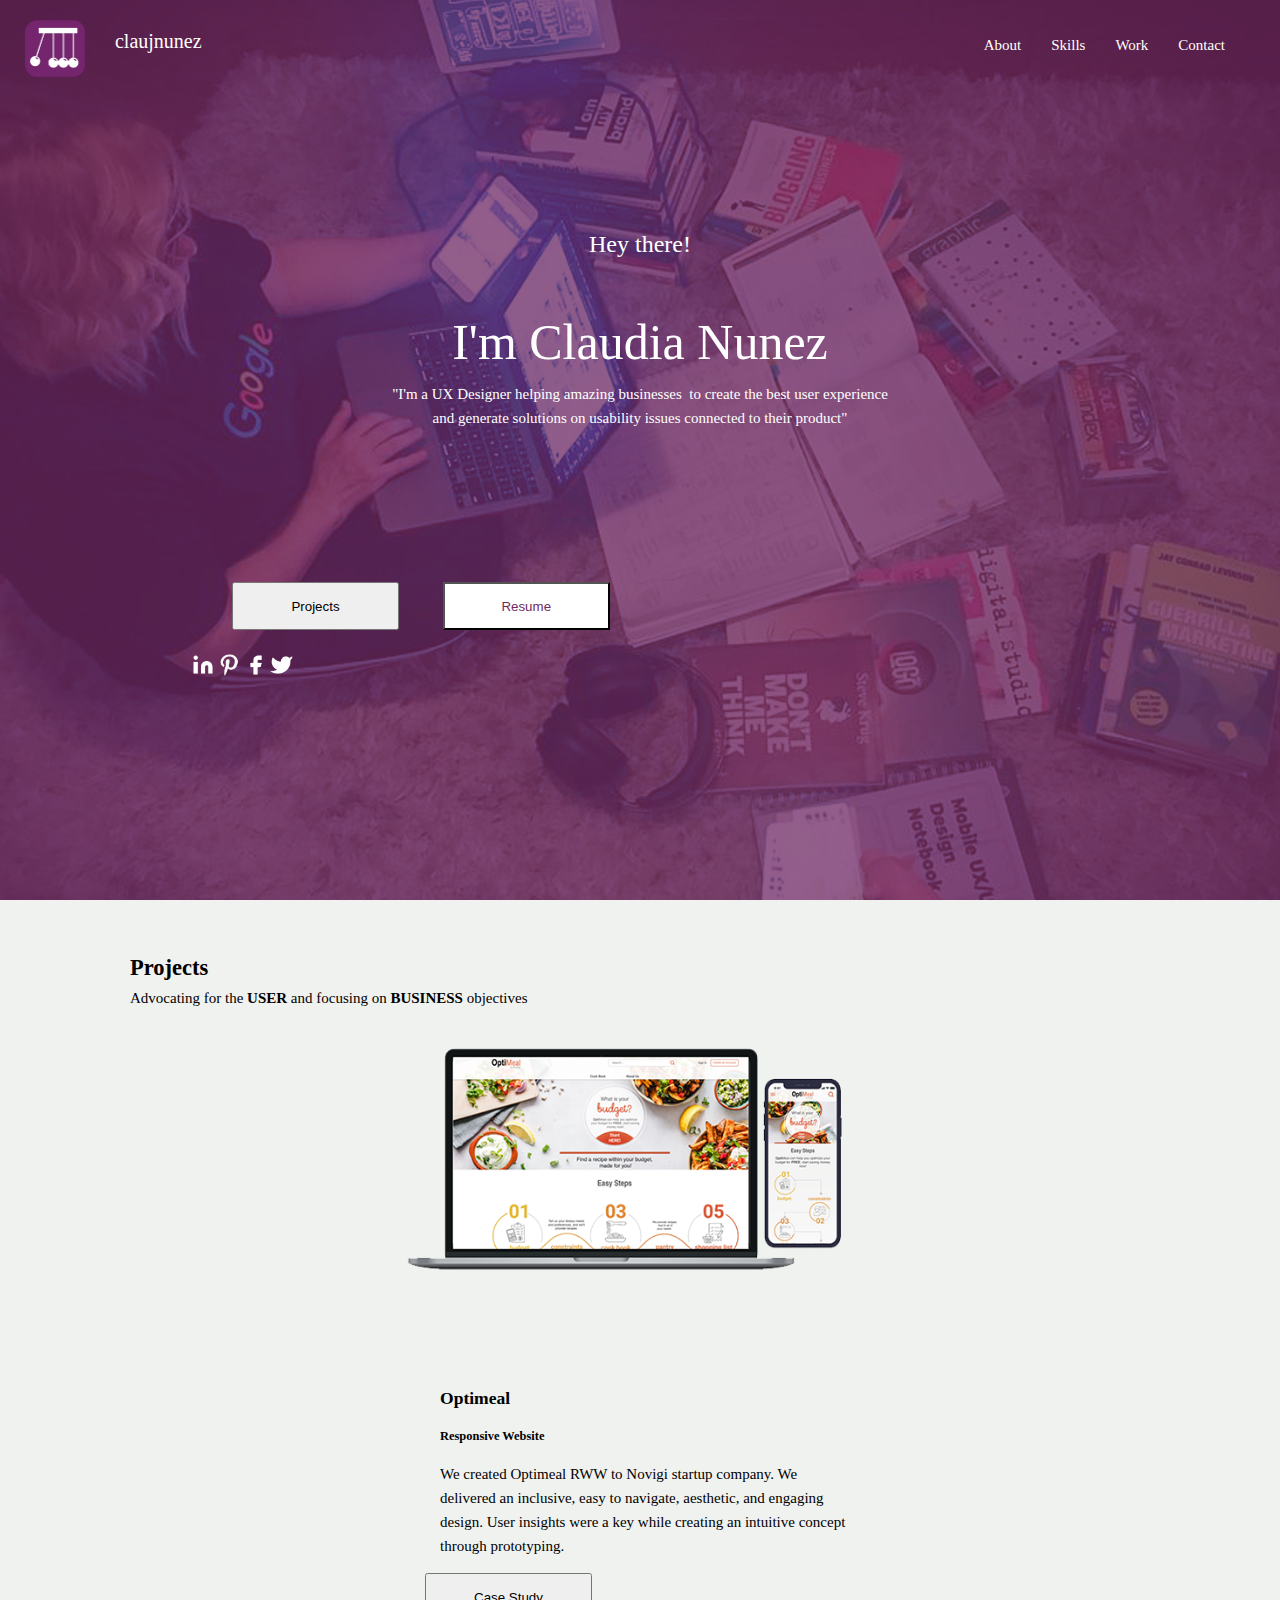
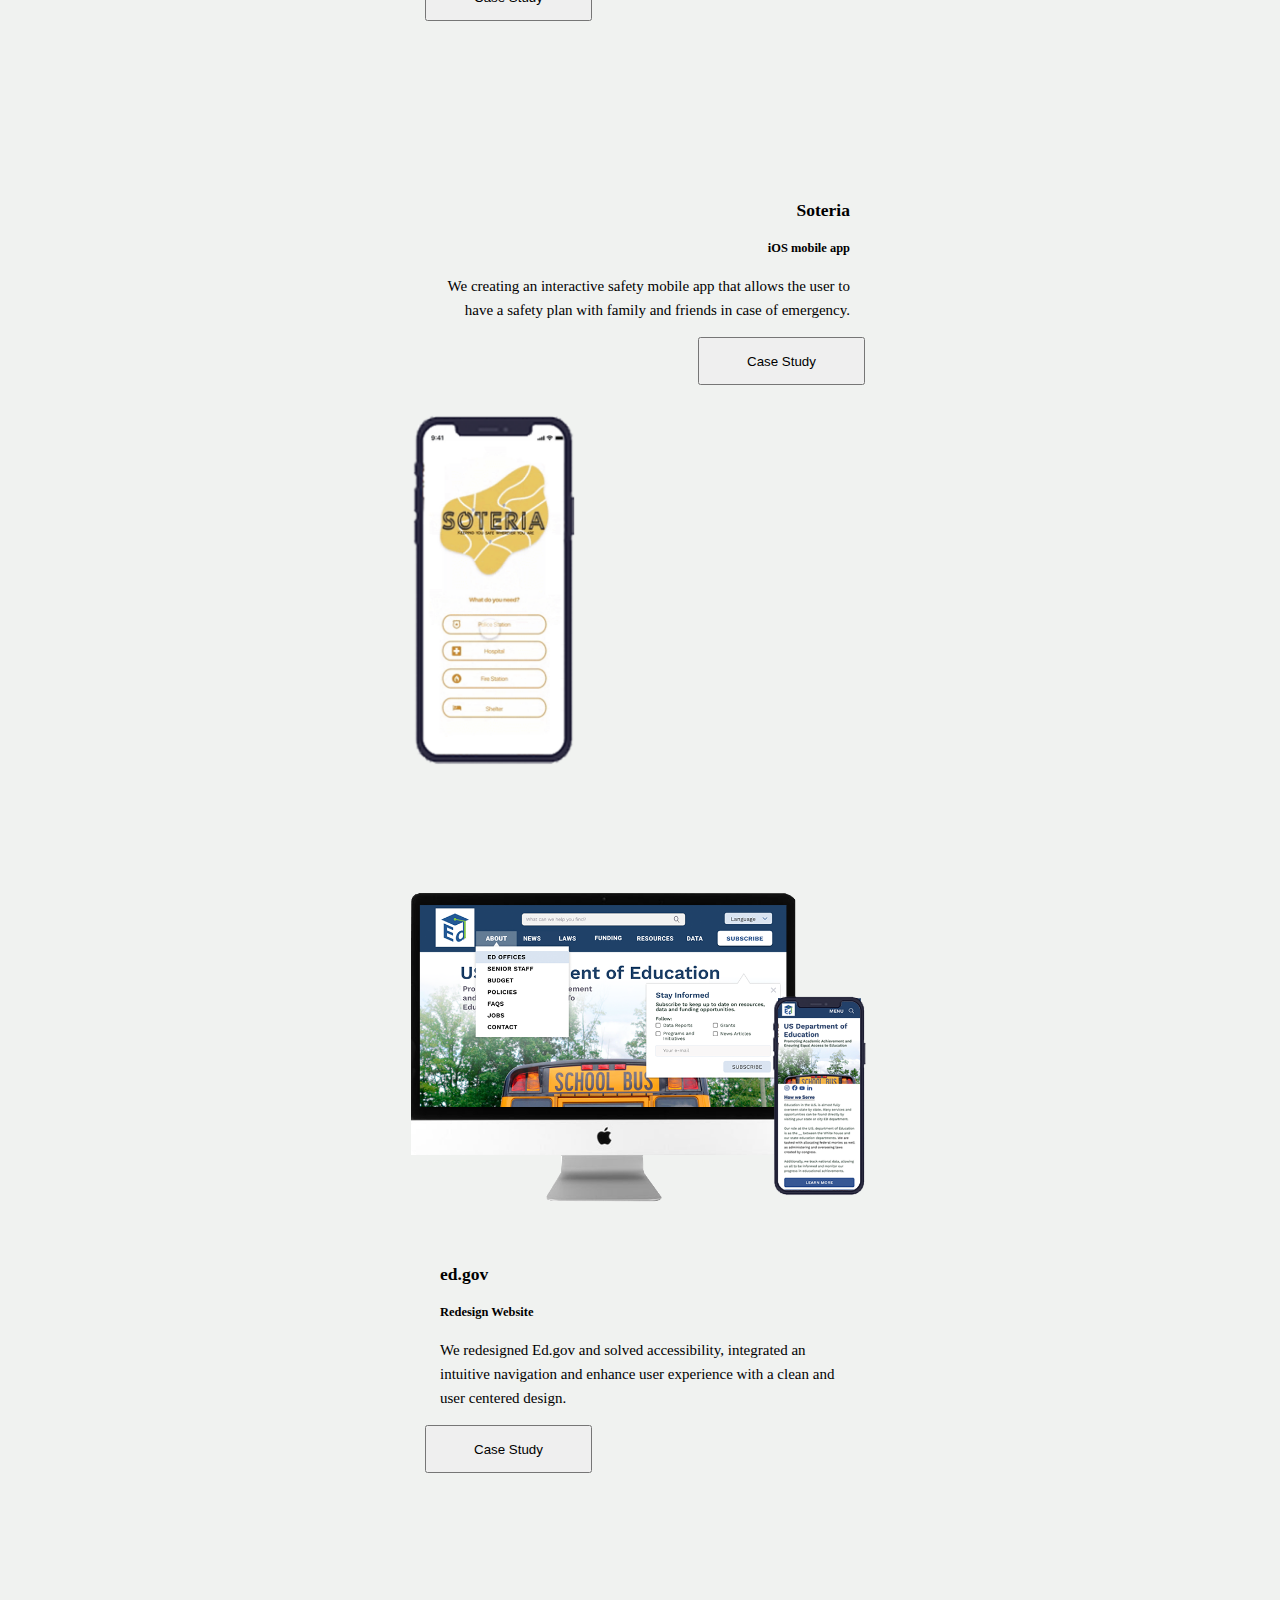
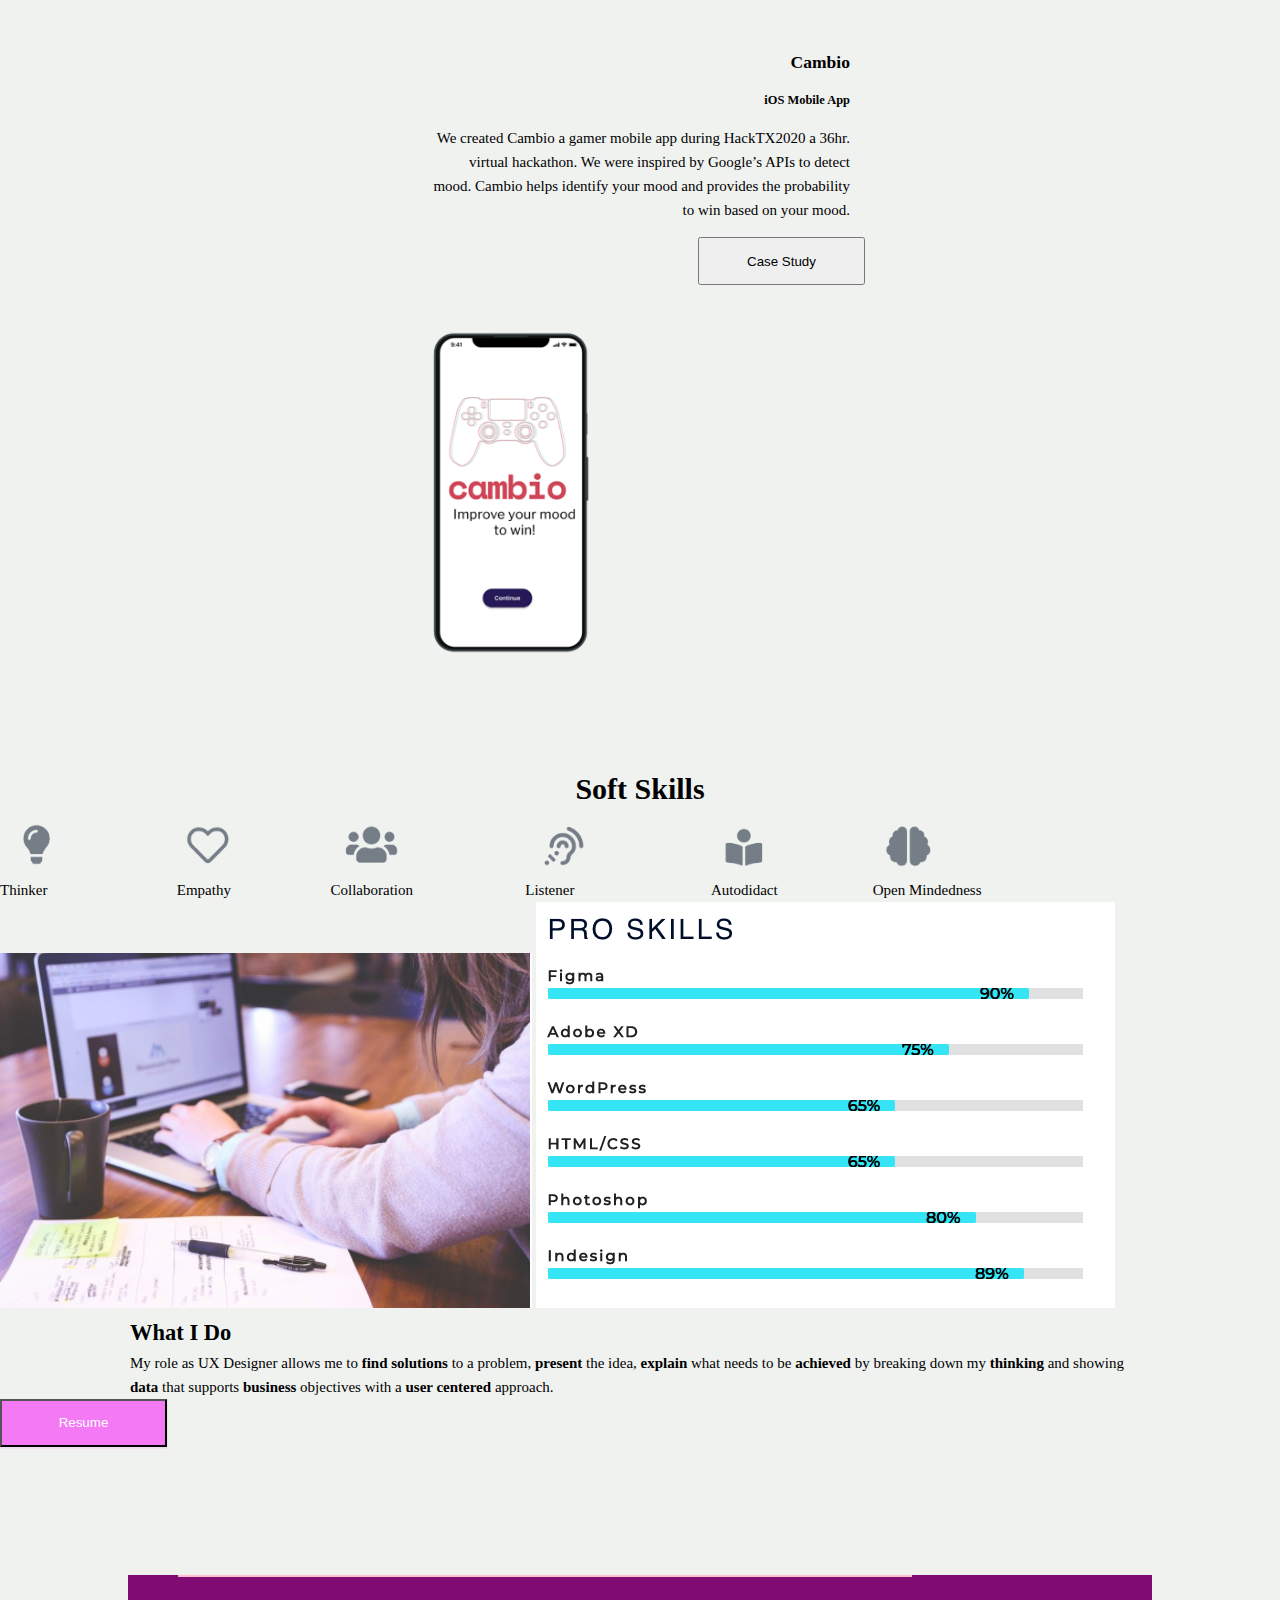
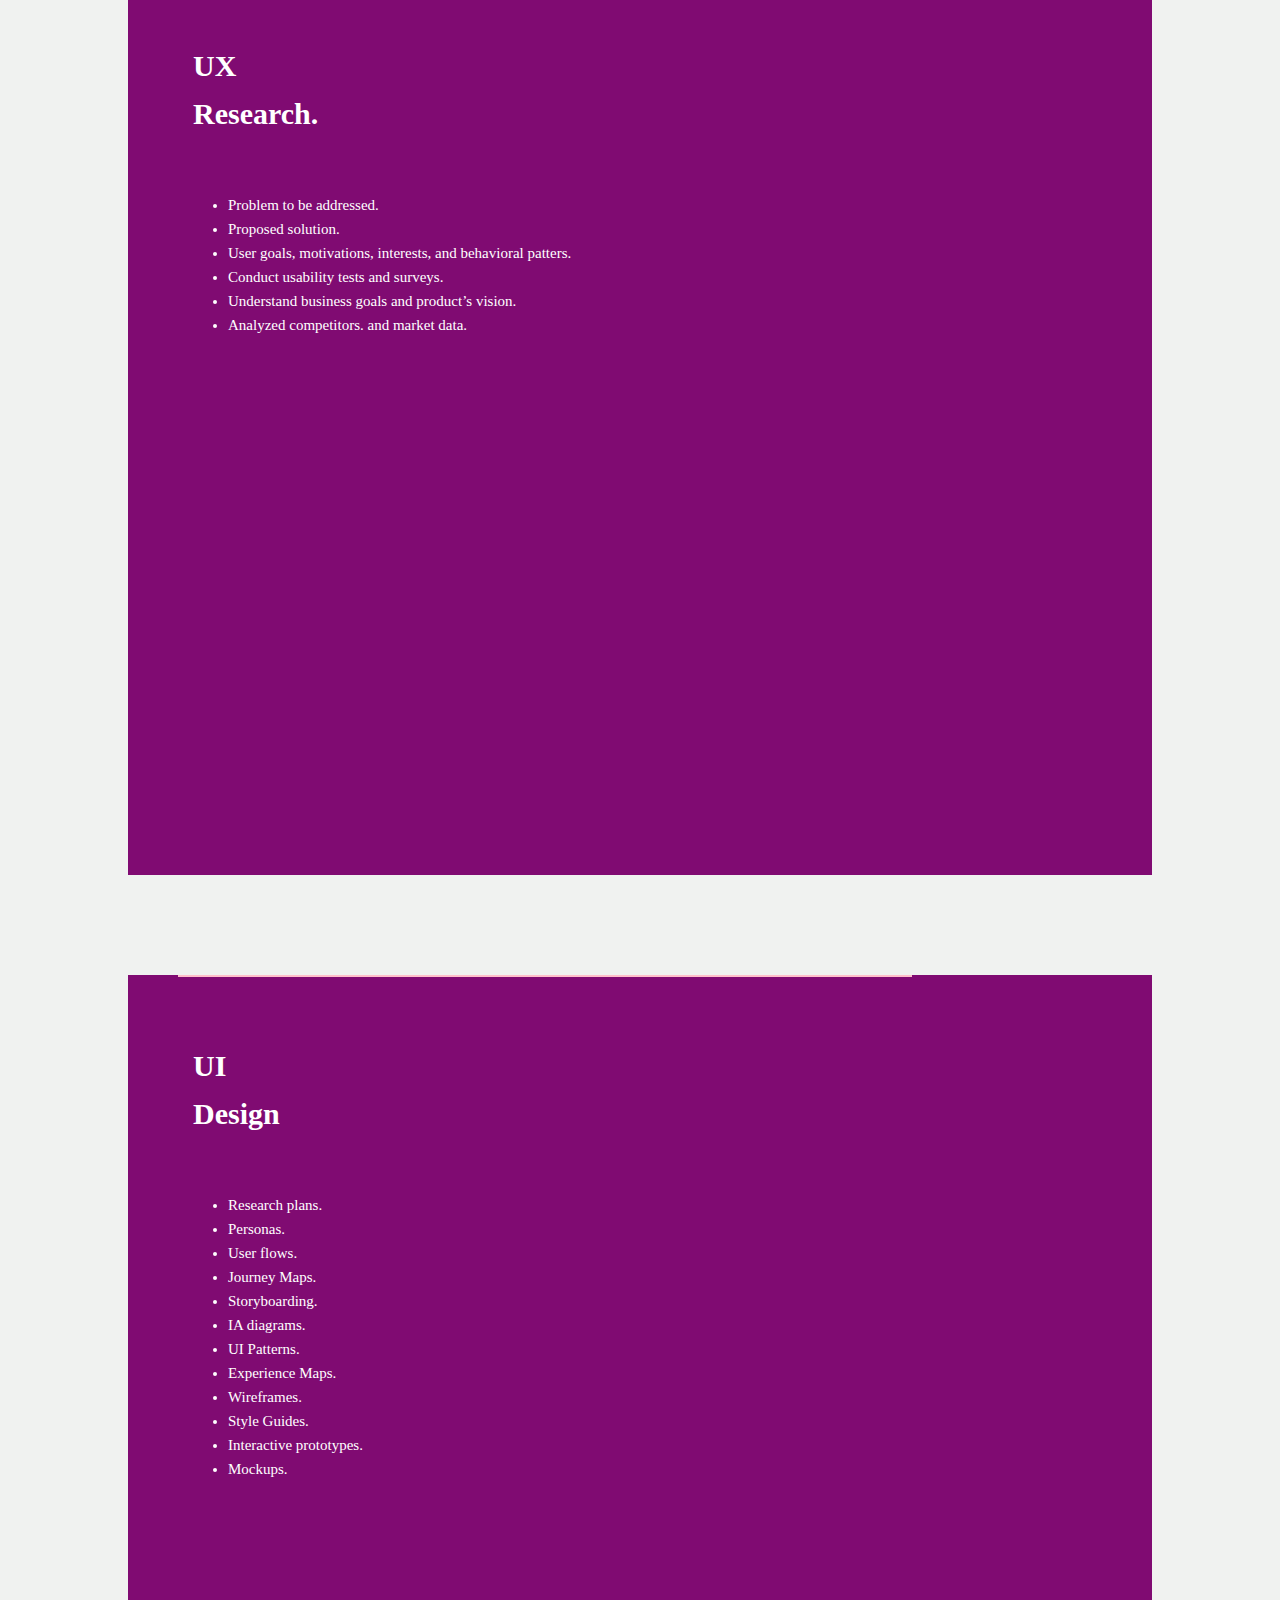
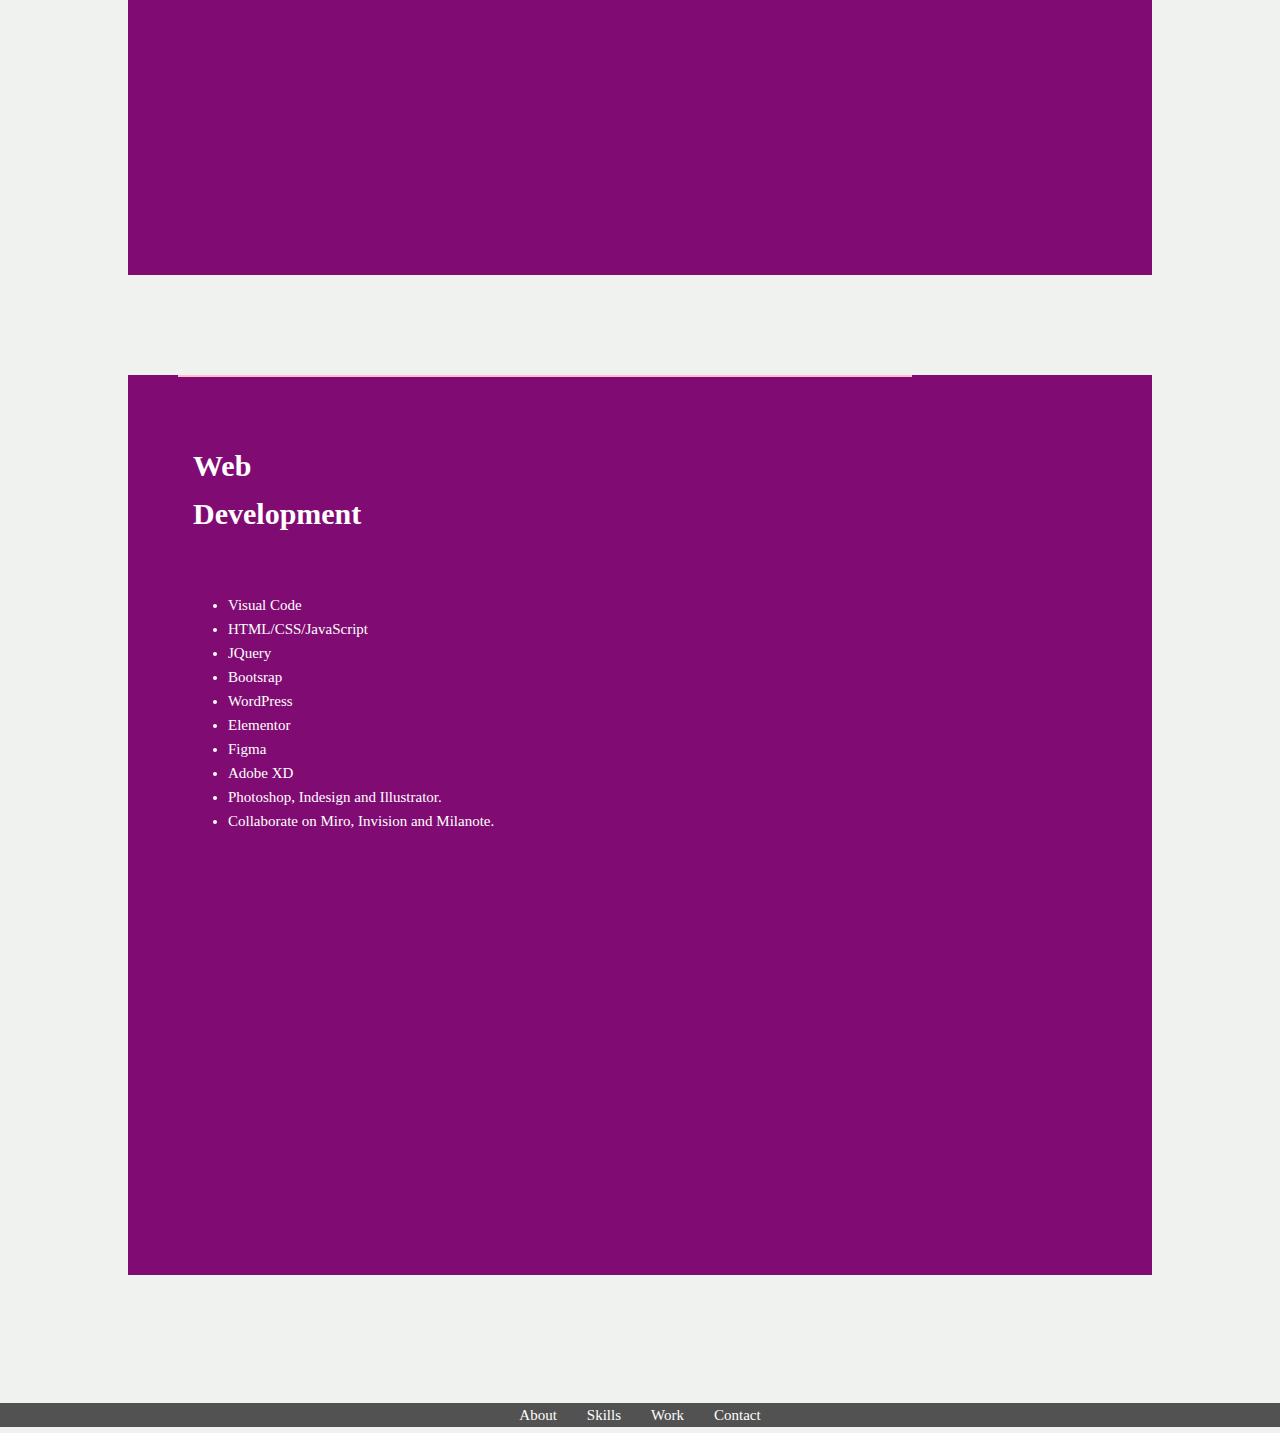
==== commit fc1e8f10: "prototype-A glinche with doctype" ====
--- a/index.html
+++ b/index.html
@@ -1,4 +1,4 @@
-<!DOCTYPE html>
+
 <html lang="en">
   <html>
     <head>
--- a/css/styles.css
+++ b/css/styles.css
@@ -13,7 +13,7 @@
 }
 
 body{
-    background-color: #f0f2f0;
+    background-color: #f0f2f0; 
     height:auto;
     width:100%;
     margin: 0px;
@@ -41,6 +41,7 @@
 } */
 
 .bgImage {
+    background-color: lime;
     background-image: url("../Images/claujnunez_hero_backgroundimg.png");
     height: 100%;
     background-position: center;
@@ -204,10 +205,22 @@
      width: 2.5%;
  }
 
-/* Prejects Sections */
+/* vvvvvv  Prejects Sections vvvvvv */
+
+.row {
+    /* max-width: 50%; */
+    
+    background-color:   #f0f2f0;
+}
+
+#obtiCard{
+    max-width: 50%;
+    background-color: red;
+}
+
 .projectsSec {
+    /* background-color: red; */
     margin-top: 50px;
-    margin-bottom: 150px;
 }
 
 .float-container {
@@ -226,12 +239,21 @@
 .pictures {
     height: 10%;
 }
+/* Removes white color from background on cards */
+.picCard, .picCard2, .textCard {
+    background-color:  #f0f2f0;
+}
 
 .card {
     border: none;
     margin: 0 auto; /* Added */
     float: none; /* Added */
     margin-bottom: 100px; /* Added */
+}
+
+.card-title, .card-text {
+    margin: 15px;
+    /* background-color: rebeccapurple; */
 }
 
 .card-img {
@@ -250,21 +272,49 @@
 }
 
 .card-block {
-    background-color: #f0f2f0;
+    /* background-color: blue; */
     padding: 30 30 30 30;
     margin-left: 10px;
     padding-bottom: 30px;
     text-align: left;
 }
 
+#cambioCard {
+    width: 100%;
+}
+
+#soteria {
+    width: 50%;
+}
+
+#edgov {
+    width: 50%;
+}
+
+#cambio {
+    width: 50%;
+}
+
 .card-imgOdd {
     background-color: #f0f2f0;
     width: 100%;
     max-height: 350px;    
 }
 
-.container-fluid, .col-md-8, .col-md-4, .col-md-6 {
-    background-color: #f0f2f0;
+.soteria {
+    /* background-color: aqua; */
+    display: flex;
+}
+
+.cambio {
+    /* background-color: yellow; */
+    display: flex;
+}
+/*  ^^^^^^^^^^ Projects Section ^^^^^^^^^^ */
+
+/* vvvvvv Soft Skills Section vvvvvvv */
+.container-fluid .col-md-8, .col-md-4 .col-md-6 {
+    background-color: red;
     
 }
 
@@ -331,8 +381,10 @@
     list-style-type: disc;
     list-style-position: outside;
 }
-
-/* Footer */
+/* ^^^^^^^^ Soft Skills Section ^^^^^^^^ */
+
+
+/* vvvvvvvvv Footer vvvvvvvvvvv */
 .page-footer ul {
     display: flex;
     justify-content: center;
@@ -357,15 +409,16 @@
     text-align: center;
     align-items: center;    
 }
-
-/* .navfooter a {
-    
-    position: relative;
-    
-    color: white;
-} */
-
-
+/* ^^^^^^^^  Footer  ^^^^^^^^ */
+
+
+
+
+
+
+
+
+/* ######################################### */
 
 /* Tablets and under resolutions */
 @media(max-width: 760px) {
@@ -395,18 +448,35 @@
 
 /* Mobile resolution */
 /*  Top Section Code */
-@media(max-width: 560px) {
+@media(max-width: 600px) {
 
     img {
         width:100%;
     }
-
-    .col-md-3{
+    #projectsSection {
+        background-color: purple;
+        display: block;
+    }
+
+    /* #optiCard {
+        position: absolute;
+        top: 40%;
+        background-color: blue;
+    } */
+
+     .container-fluid {
+        /* margin: 0 auto; */
+        /* max-width: 100% !important; */
+        
+        background-color: lime;
+    }
+
+    .col-md-3, .col-md-6 {
         width:100%;
         float:left;
         margin:0;
     }
-
+/* vvvvvv Navigation Bar Code vvvvvv */
    .navbar {
        height: 110px;
        padding: 0 15% 0 15%;
@@ -422,7 +492,13 @@
        background-color: rgba(0, 0, 0, .3);
    }
 
-   .logo-mobile {
+/* ^^^^^^ Navigation Bar Code ^^^^^^^ */
+   
+
+
+/* vvvvvvvv  Jumbotron Seciton Code vvvvvv*/
+
+    .logo-mobile {
        float: left;
        overflow: hidden;
        padding: 5% 25% 0 25%;
@@ -471,7 +547,7 @@
        width: 90%;
    }
 
-   /*  Middle Section Code */
+   /* vvvvvvvv Projects Middle Section Code vvvvvvvvvv */
 
    .projectsSec {
         margin: auto;
@@ -488,27 +564,36 @@
         position: relative;
         justify-content: center;
         padding: 0 30px 0 30px;
-        top: -100%;
-        /* background-color: purple; */
+        top: -0%;
+        left: -300px;
+        background-color: lightblue;
     }
 
     .textCard2 {
         margin: 0 auto;
-        background-color: black;
-    }
-
-    #soteriaCard {
+        background-color: red;
+    }
+
+    #soteriaText {
         position: relative;
         top: 100%;
         /* background-color: lime; */
     }
+
+    .picCard {
+        position: relative;
+        left: -40%;
+        width: 50%;
+        background-color: lightcoral;
+    }
+
 
     #picCard2 {
         position: relative;
         justify-content: center;
         padding: 0 30px 0 30px;
         top: -121%;
-        /* background-color: purple; */
+        background-color: purple;
     }
 
     #cambioCard {
@@ -529,8 +614,17 @@
        
    }
 
-  
-
-   
+   .card-imgOdd {
+       background-color: magenta;
+       width: 0 auto;
+       margin: 0;
+       padding: 0%;
+
+   }
+
+   .card-block {
+       margin: 0;
+       padding: 0;
+   }
 
 }